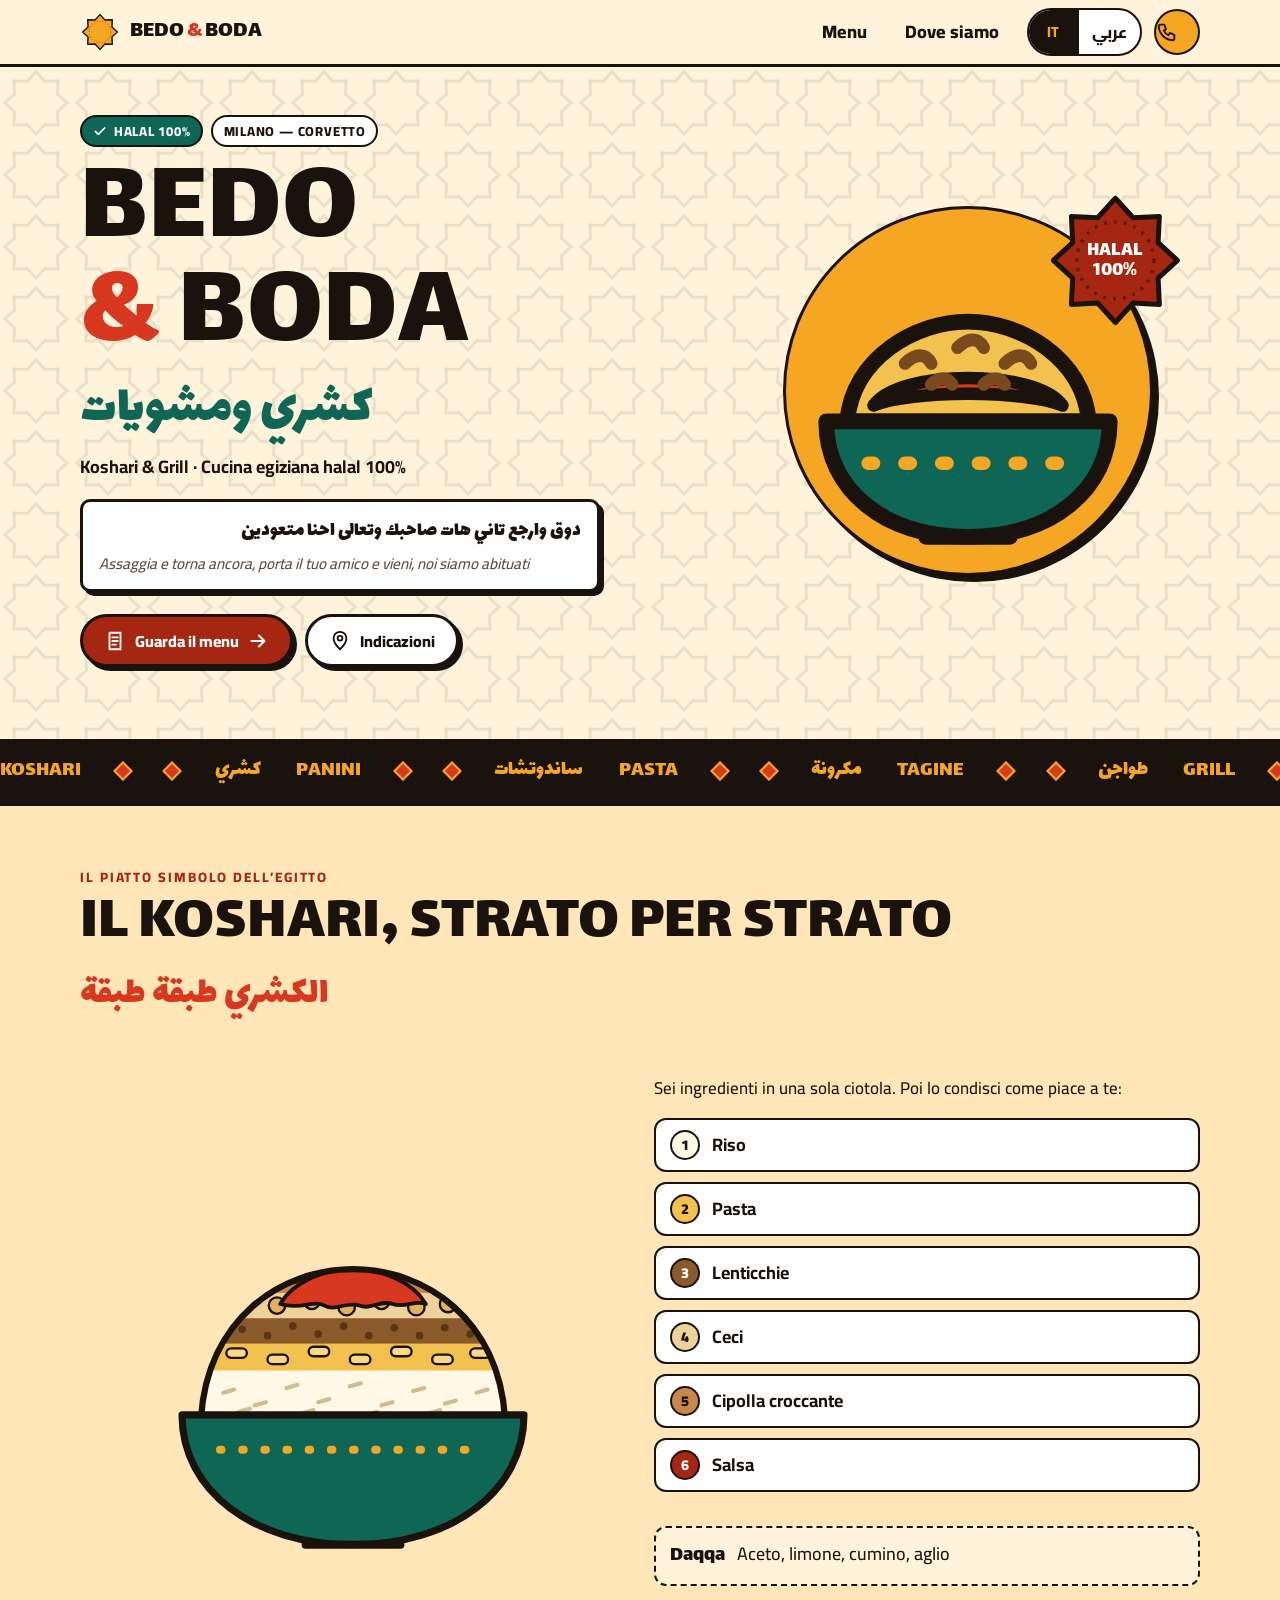
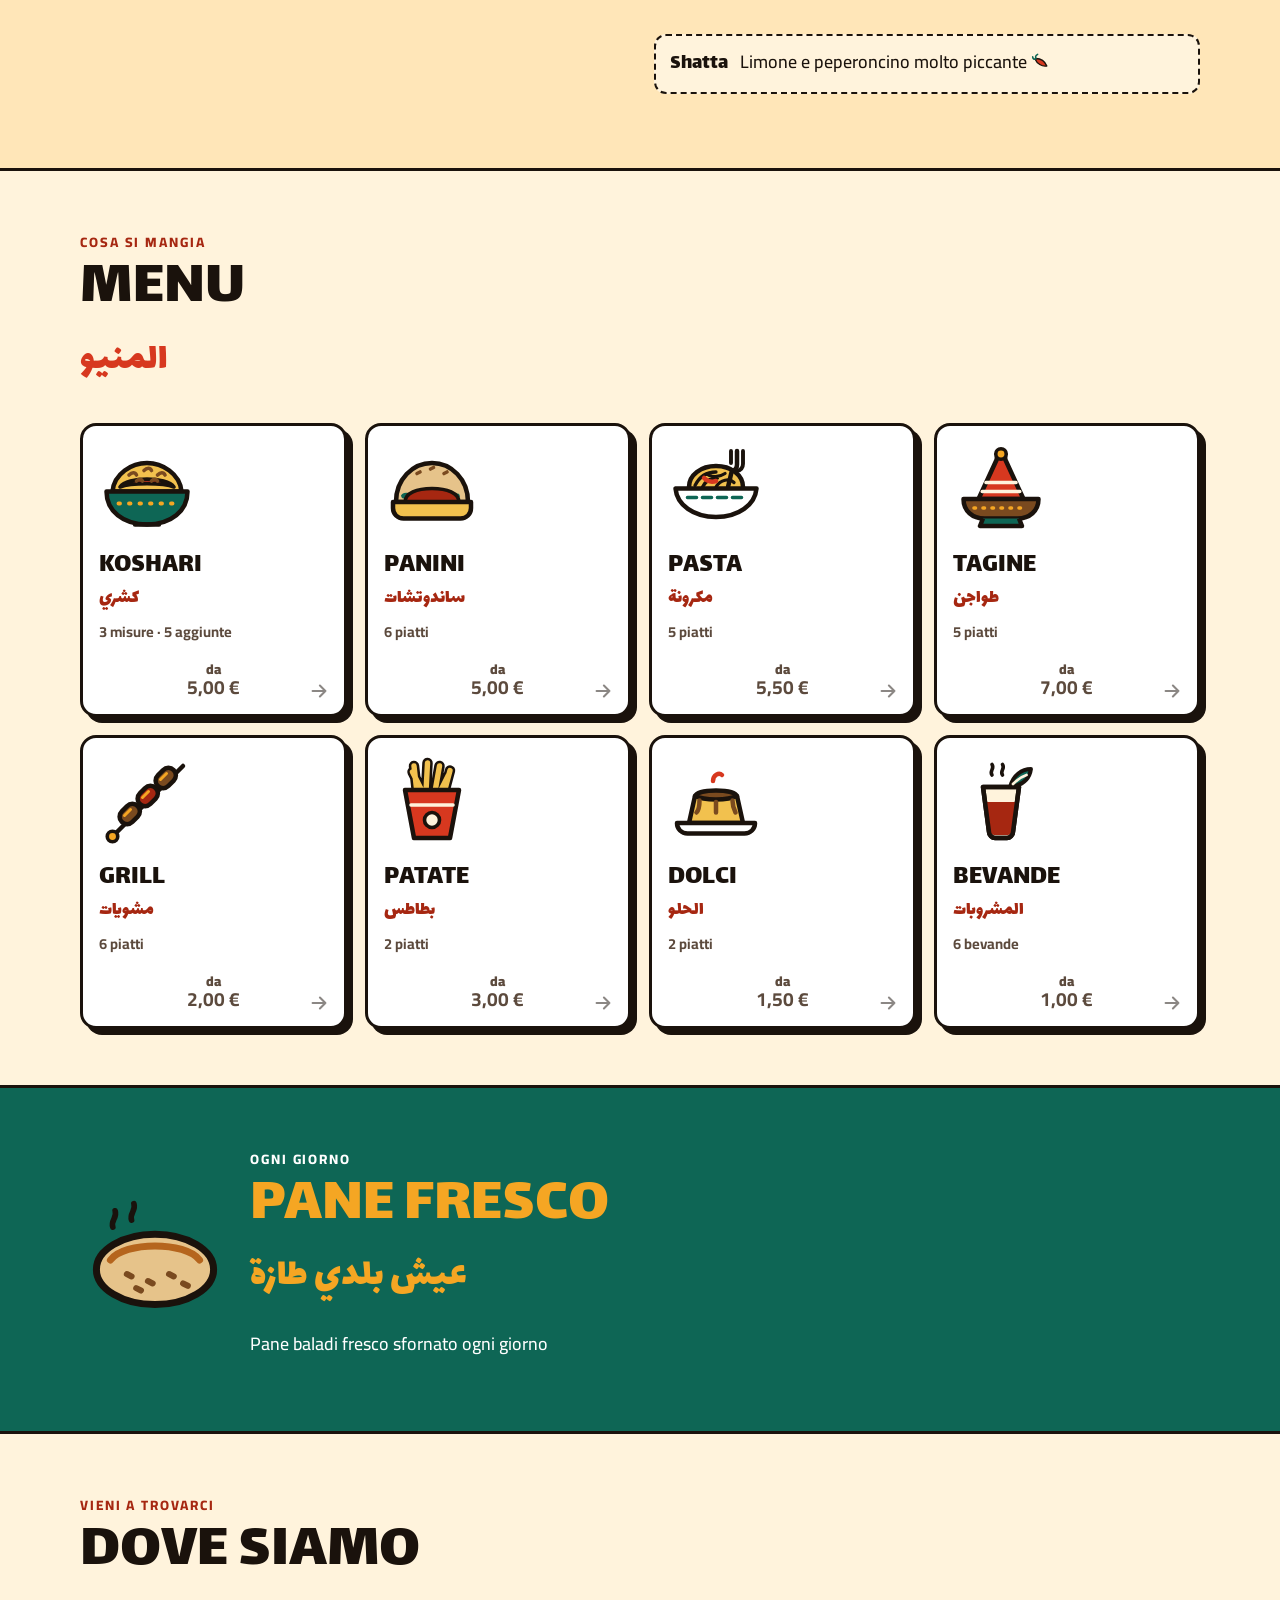
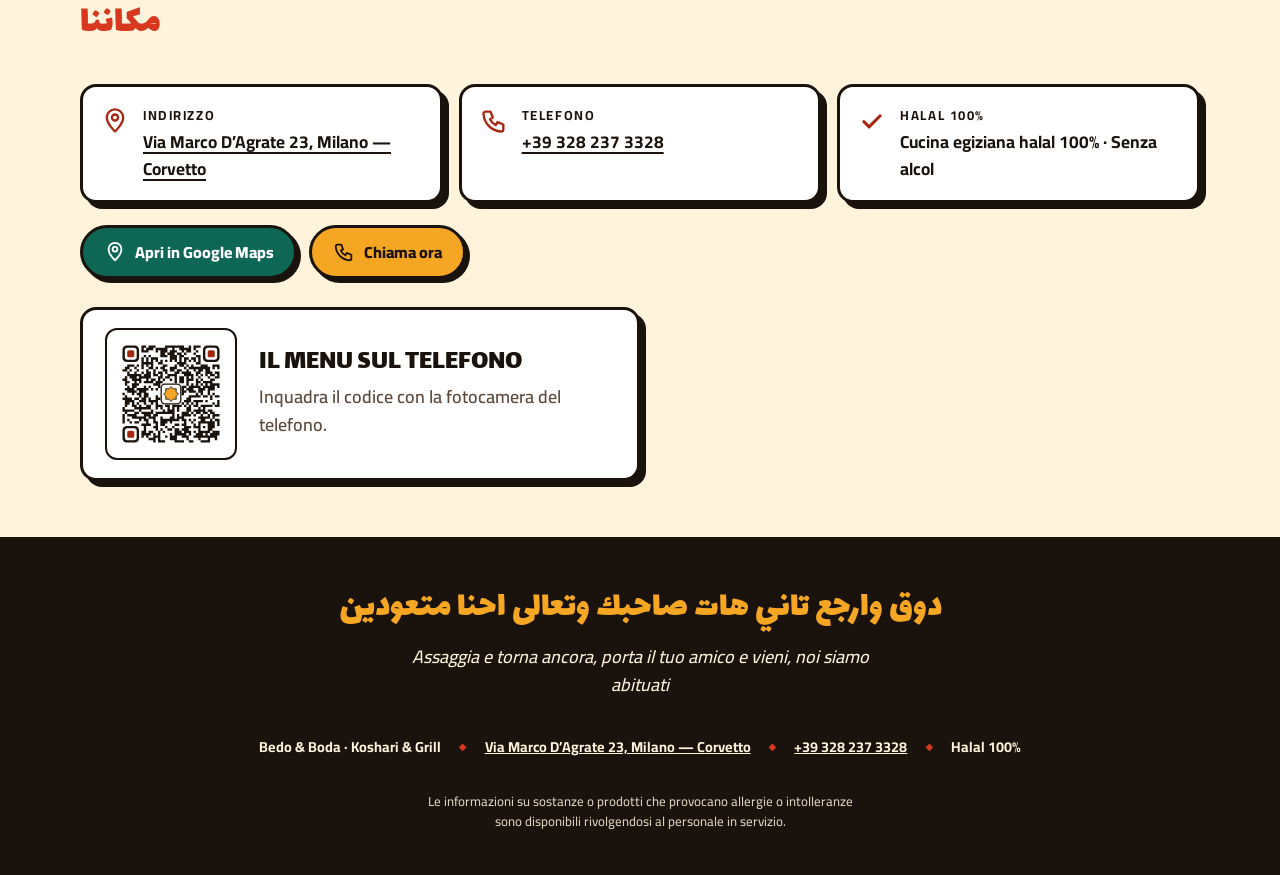
==== index.html @ c7bbe5ae "Sito Bedo & Boda: home e menu digitale IT/AR Co-Authored-By: Claude Opus 5.5 <noreply@anthropic.com>" ====
<!doctype html>
<html lang="it" dir="ltr" data-titolo-it="Bedo &amp; Boda — Koshari &amp; Grill | Milano Corvetto" data-titolo-ar="Bedo &amp; Boda — كشري ومشويات | ميلانو">
<head>
<meta charset="utf-8">
<meta name="viewport" content="width=device-width, initial-scale=1, viewport-fit=cover">
<title>Bedo &amp; Boda — Koshari &amp; Grill | Milano Corvetto</title>
<meta name="description" content="Bedo &amp; Boda: cucina egiziana halal 100% a Milano Corvetto. Koshari, grill, tagine, panini con pane baladi fresco. Via Marco D’Agrate 23, Milano — Corvetto.">
<link rel="canonical" href="https://claudiuszy686.github.io/bedo-boda/">
<meta name="theme-color" content="#FFF3DC">
<meta property="og:type" content="website">
<meta property="og:site_name" content="Bedo &amp; Boda">
<meta property="og:title" content="Bedo &amp; Boda — Koshari &amp; Grill | Milano Corvetto">
<meta property="og:description" content="Bedo &amp; Boda: cucina egiziana halal 100% a Milano Corvetto. Koshari, grill, tagine, panini con pane baladi fresco. Via Marco D’Agrate 23, Milano — Corvetto.">
<meta property="og:url" content="https://claudiuszy686.github.io/bedo-boda/">
<meta property="og:image" content="https://claudiuszy686.github.io/bedo-boda/assets/img/condivisione.png">
<meta property="og:image:width" content="1200">
<meta property="og:image:height" content="630">
<meta property="og:locale" content="it_IT">
<meta property="og:locale:alternate" content="ar_EG">
<meta name="twitter:card" content="summary_large_image">
<link rel="icon" href="assets/img/favicon.svg" type="image/svg+xml">
<link rel="apple-touch-icon" href="assets/img/apple-touch-icon.png">
<link rel="preload" href="assets/font/lalezar-latin-400.woff2" as="font" type="font/woff2" crossorigin>
<link rel="preload" href="assets/font/cairo-latin-400-900.woff2" as="font" type="font/woff2" crossorigin>
<link rel="stylesheet" href="assets/css/font.css">
<link rel="stylesheet" href="assets/css/stile.css">
<script>(function(d){var h=d.documentElement,l=null;try{l=new URLSearchParams(location.search).get('lang')}catch(e){}if(l!=='ar'&&l!=='it'){try{l=localStorage.getItem('bb-lingua')}catch(e){}}if(l!=='ar'&&l!=='it'){l=(navigator.language||'').slice(0,2)==='ar'?'ar':'it'}h.lang=l;h.dir=l==='ar'?'rtl':'ltr';if(!(window.matchMedia&&matchMedia('(prefers-reduced-motion: reduce)').matches)&&'IntersectionObserver' in window){h.classList.add('js-anim');setTimeout(function(){if(!window.__bbOk)h.classList.remove('js-anim')},2500)}})(document);</script>
<script src="assets/js/sito.js" defer></script>
<script type="application/ld+json">{"@context":"https://schema.org","@type":"Restaurant","name":"Bedo & Boda","url":"https://claudiuszy686.github.io/bedo-boda/","image":"https://claudiuszy686.github.io/bedo-boda/assets/img/condivisione.png","telephone":"+39 328 237 3328","servesCuisine":["Egiziana","Egyptian","Halal"],"address":{"@type":"PostalAddress","streetAddress":"Via Marco d’Agrate 23","postalCode":"20139","addressLocality":"Milano","addressCountry":"IT"},"hasMenu":"https://claudiuszy686.github.io/bedo-boda/menu/"}</script>
</head>
<body>
<a class="salta" href="#contenuto"><span data-solo="it">Vai al contenuto</span><span data-solo="ar" lang="ar">انتقل للمحتوى</span></a>
<svg xmlns="http://www.w3.org/2000/svg" style="display:none" aria-hidden="true">
  <symbol id="i-ciotola" viewBox="0 0 64 64">
    <path d="M9 33c1-12 13-19 23-19s22 7 23 19z" fill="#F2C14E" stroke="#1A120C" stroke-width="3" stroke-linejoin="round"/>
    <path d="M14 30c5-7 31-7 36 0-7-3-29-3-36 0z" fill="#D7381F" stroke="#1A120C" stroke-width="2.4" stroke-linejoin="round"/>
    <path d="M20 22c2-2 4-2 5 0M30 19c2-2 4-2 5 0M39 22c2-2 4-2 5 0M25 26c1.5-1.5 3-1.5 4 0M35 26c1.5-1.5 3-1.5 4 0" fill="none" stroke="#7A4A1F" stroke-width="2.4" stroke-linecap="round"/>
    <path d="M5 33h54c0 13-11 22-27 22S5 46 5 33z" fill="#0E6655" stroke="#1A120C" stroke-width="3" stroke-linejoin="round"/>
    <path d="M13 41h38" stroke="#F5A623" stroke-width="2.6" stroke-linecap="round" stroke-dasharray="1 6"/>
    <path d="M24 55h16" stroke="#1A120C" stroke-width="3" stroke-linecap="round"/>
  </symbol>
  <symbol id="i-spiedino" viewBox="0 0 64 64">
    <path d="M8 56L56 8" stroke="#1A120C" stroke-width="3" stroke-linecap="round"/>
    <rect x="13" y="35" width="15" height="10" rx="5" transform="rotate(-45 20.5 40)" fill="#7A4A1F" stroke="#1A120C" stroke-width="3"/>
    <rect x="25" y="23" width="15" height="10" rx="5" transform="rotate(-45 32.5 28)" fill="#A62711" stroke="#1A120C" stroke-width="3"/>
    <rect x="37" y="11" width="15" height="10" rx="5" transform="rotate(-45 44.5 16)" fill="#7A4A1F" stroke="#1A120C" stroke-width="3"/>
    <path d="M17 41l4-4M29 29l4-4M41 17l4-4" stroke="#F5A623" stroke-width="2" stroke-linecap="round"/>
    <circle cx="9" cy="55" r="3.5" fill="#F5A623" stroke="#1A120C" stroke-width="2.4"/>
  </symbol>
  <symbol id="i-tagine" viewBox="0 0 64 64">
    <path d="M32 8c2 0 3 2 3 4l12 26H17l12-26c0-2 1-4 3-4z" fill="#D7381F" stroke="#1A120C" stroke-width="3" stroke-linejoin="round"/>
    <circle cx="32" cy="8" r="3.5" fill="#F5A623" stroke="#1A120C" stroke-width="2.4"/>
    <path d="M22 27h20M19.5 33h25" stroke="#FFF3DC" stroke-width="2.4" stroke-linecap="round"/>
    <path d="M7 38h50c0 8-6 13-14 13H21C13 51 7 46 7 38z" fill="#7A4A1F" stroke="#1A120C" stroke-width="3" stroke-linejoin="round"/>
    <path d="M14 44h36" stroke="#F5A623" stroke-width="2.4" stroke-linecap="round" stroke-dasharray="1 5"/>
    <path d="M20 51l-2 5h28l-2-5" fill="#0E6655" stroke="#1A120C" stroke-width="3" stroke-linejoin="round"/>
  </symbol>
  <symbol id="i-panino" viewBox="0 0 64 64">
    <path d="M8 40c0-15 11-26 24-26s24 11 24 26z" fill="#E6C38A" stroke="#1A120C" stroke-width="3" stroke-linejoin="round"/>
    <path d="M13 36c3-2 6 2 9 0s6 2 9 0 6 2 9 0 6 2 9 0" fill="none" stroke="#0E6655" stroke-width="3.2" stroke-linecap="round"/>
    <path d="M14 40c0-6 8-9 18-9s18 3 18 9" fill="#A62711" stroke="#1A120C" stroke-width="2.4"/>
    <path d="M6 40h52v4c0 4-3 7-7 7H13c-4 0-7-3-7-7z" fill="#F2C14E" stroke="#1A120C" stroke-width="3" stroke-linejoin="round"/>
    <path d="M22 21l2-1M31 18l2-1M40 21l2-1" stroke="#7A4A1F" stroke-width="2.4" stroke-linecap="round"/>
  </symbol>
  <symbol id="i-pasta" viewBox="0 0 64 64">
    <path d="M14 30c0-8 8-14 18-14s18 6 18 14" fill="#F2C14E" stroke="#1A120C" stroke-width="3"/>
    <path d="M18 29c3-6 8-9 14-9M23 30c2-4 6-6 10-6M32 30c3-5 9-6 12-3M27 22c4 2 8 1 11-1" fill="none" stroke="#1A120C" stroke-width="2.2" stroke-linecap="round"/>
    <path d="M24 24c2 2 5 3 8 2" fill="none" stroke="#D7381F" stroke-width="3" stroke-linecap="round"/>
    <path d="M46 6v9c0 2.5-1.6 4-3.5 4.5L40 30" fill="none" stroke="#1A120C" stroke-width="3" stroke-linecap="round" stroke-linejoin="round"/>
    <path d="M42 6v8M50 6v8.5c0 2.6-1.8 4.3-4 5" fill="none" stroke="#1A120C" stroke-width="2.6" stroke-linecap="round"/>
    <path d="M5 31h54c-1 11-12 19-27 19S6 42 5 31z" fill="#FFFFFF" stroke="#1A120C" stroke-width="3" stroke-linejoin="round"/>
    <path d="M13 37h38" stroke="#0E6655" stroke-width="2.4" stroke-linecap="round" stroke-dasharray="6 4"/>
  </symbol>
  <symbol id="i-patate" viewBox="0 0 64 64">
    <path d="M22 26l-2-18M28 25l1-19M34 25l3-17M40 26l4-15M26 26l-7-14M37 26l6-12" stroke="#1A120C" stroke-width="7" stroke-linecap="round"/>
    <path d="M22 26l-2-18M28 25l1-19M34 25l3-17M40 26l4-15M26 26l-7-14M37 26l6-12" stroke="#F2C14E" stroke-width="3.6" stroke-linecap="round"/>
    <path d="M14 24h36l-6 32H20z" fill="#D7381F" stroke="#1A120C" stroke-width="3" stroke-linejoin="round"/>
    <path d="M18 34h28" stroke="#FFF3DC" stroke-width="2.4" stroke-linecap="round"/>
    <circle cx="32" cy="44" r="5" fill="#FFF3DC" stroke="#1A120C" stroke-width="2.4"/>
  </symbol>
  <symbol id="i-dolce" viewBox="0 0 64 64">
    <path d="M14 46l4-18h28l4 18z" fill="#F2C14E" stroke="#1A120C" stroke-width="3" stroke-linejoin="round"/>
    <path d="M18 28c2-5 26-5 28 0-6 3-22 3-28 0z" fill="#7A4A1F" stroke="#1A120C" stroke-width="3" stroke-linejoin="round"/>
    <path d="M21 31c0 5-1 7-2 8M43 31c0 4 1 6 2 8M32 32v7" fill="none" stroke="#7A4A1F" stroke-width="3" stroke-linecap="round"/>
    <path d="M6 46h52c0 4-3 7-7 7H13c-4 0-7-3-7-7z" fill="#FFFFFF" stroke="#1A120C" stroke-width="3" stroke-linejoin="round"/>
    <path d="M30 18c0-4 4-6 6-4" fill="none" stroke="#D7381F" stroke-width="3" stroke-linecap="round"/>
  </symbol>
  <symbol id="i-te" viewBox="0 0 64 64">
    <path d="M20 22h24l-4 30c0 2-2 4-4 4h-8c-2 0-4-2-4-4z" fill="#FFF3DC" stroke="#1A120C" stroke-width="3" stroke-linejoin="round"/>
    <path d="M22 32h20l-2.6 19.5c-.3 1.5-1.6 2.5-3 2.5h-8.8c-1.4 0-2.7-1-3-2.5z" fill="#A62711"/>
    <path d="M20 22h24l-4 30c0 2-2 4-4 4h-8c-2 0-4-2-4-4z" fill="none" stroke="#1A120C" stroke-width="3" stroke-linejoin="round"/>
    <path d="M38 22c2-8 8-12 14-12-1 7-6 11-14 12z" fill="#0E6655" stroke="#1A120C" stroke-width="2.6" stroke-linejoin="round"/>
    <path d="M40 20c3-3 6-5 9-6" stroke="#FFF3DC" stroke-width="1.8" stroke-linecap="round"/>
    <path d="M26 14c-2-3 2-4 0-7M33 14c-2-3 2-4 0-7" fill="none" stroke="#1A120C" stroke-width="2.4" stroke-linecap="round"/>
  </symbol>
  <symbol id="i-pane" viewBox="0 0 64 64">
    <ellipse cx="32" cy="36" rx="25" ry="15" fill="#E6C38A" stroke="#1A120C" stroke-width="3"/>
    <path d="M13 32c6-8 32-8 38 0" fill="none" stroke="#B5651D" stroke-width="3" stroke-linecap="round"/>
    <path d="M20 38l2 1M29 41l2 1M38 38l2 1M44 42l2 1M24 44l2 1" stroke="#7A4A1F" stroke-width="2.6" stroke-linecap="round"/>
    <path d="M14 18c-1-3 2-4 1-7M22 15c-1-3 2-4 1-7" fill="none" stroke="#1A120C" stroke-width="2.4" stroke-linecap="round"/>
  </symbol>
  <symbol id="i-bibita" viewBox="0 0 64 64">
    <path d="M22 18h20l-3 38H25z" fill="#0E6655" stroke="#1A120C" stroke-width="3" stroke-linejoin="round"/>
    <path d="M24 30h16" stroke="#F5A623" stroke-width="4"/>
    <path d="M26 8h12v10H26z" fill="#FFF3DC" stroke="#1A120C" stroke-width="3" stroke-linejoin="round"/>
    <circle cx="31" cy="42" r="2" fill="#FFF3DC"/><circle cx="35" cy="48" r="1.6" fill="#FFF3DC"/>
  </symbol>
  <symbol id="i-stella" viewBox="0 0 100 100">
    <path d="M50 6.5L62.4 20.1 80.8 19.2 79.9 37.6 93.5 50 79.9 62.4 80.8 80.8 62.4 79.9 50 93.5 37.6 79.9 19.2 80.8 20.1 62.4 6.5 50 20.1 37.6 19.2 19.2 37.6 20.1z" fill="currentColor" stroke="#1A120C" stroke-width="3.5" stroke-linejoin="round"/>
    <circle cx="50" cy="50" r="27" fill="none" stroke="#1A120C" stroke-width="2.4" stroke-dasharray="2 5" opacity=".55"/>
  </symbol>
  <symbol id="i-peperoncino" viewBox="0 0 24 24">
    <path d="M6 9c4 0 10 2 13 9-6 1-12-3-14-8z" fill="#D7381F" stroke="#1A120C" stroke-width="1.6" stroke-linejoin="round"/>
    <path d="M6 9c-1-2 0-4 2-5M5 10c-2 0-3-1-3-3" fill="none" stroke="#0E6655" stroke-width="1.8" stroke-linecap="round"/>
  </symbol>
  <symbol id="u-tel" viewBox="0 0 24 24"><path d="M5 4h4l2 5-2.5 1.5a11 11 0 0 0 5 5L15 13l5 2v4a2 2 0 0 1-2 2A16 16 0 0 1 3 6a2 2 0 0 1 2-2" fill="none" stroke="currentColor" stroke-width="2" stroke-linejoin="round"/></symbol>
  <symbol id="u-pin" viewBox="0 0 24 24"><path d="M12 21s-7-6.5-7-12a7 7 0 0 1 14 0c0 5.5-7 12-7 12z" fill="none" stroke="currentColor" stroke-width="2" stroke-linejoin="round"/><circle cx="12" cy="9" r="2.6" fill="none" stroke="currentColor" stroke-width="2"/></symbol>
  <symbol id="u-freccia" viewBox="0 0 24 24"><path d="M5 12h14M13 6l6 6-6 6" fill="none" stroke="currentColor" stroke-width="2.2" stroke-linecap="round" stroke-linejoin="round"/></symbol>
  <symbol id="u-menu" viewBox="0 0 24 24"><path d="M6 3h12v18H6zM9 8h6M9 12h6M9 16h4" fill="none" stroke="currentColor" stroke-width="2" stroke-linejoin="round" stroke-linecap="round"/></symbol>
  <symbol id="u-condividi" viewBox="0 0 24 24"><circle cx="18" cy="5" r="2.5" fill="none" stroke="currentColor" stroke-width="2"/><circle cx="6" cy="12" r="2.5" fill="none" stroke="currentColor" stroke-width="2"/><circle cx="18" cy="19" r="2.5" fill="none" stroke="currentColor" stroke-width="2"/><path d="M8.2 10.8l7.6-4.4M8.2 13.2l7.6 4.4" stroke="currentColor" stroke-width="2"/></symbol>
  <symbol id="u-su" viewBox="0 0 24 24"><path d="M12 19V5M6 11l6-6 6 6" fill="none" stroke="currentColor" stroke-width="2.2" stroke-linecap="round" stroke-linejoin="round"/></symbol>
  <symbol id="u-spunta" viewBox="0 0 24 24"><path d="M5 12.5l4.5 4.5L19 7.5" fill="none" stroke="currentColor" stroke-width="2.6" stroke-linecap="round" stroke-linejoin="round"/></symbol>
  <symbol id="u-piu" viewBox="0 0 24 24"><path d="M12 5v14M5 12h14" fill="none" stroke="currentColor" stroke-width="2.6" stroke-linecap="round"/></symbol>
</svg>

<header class="testata">
  <div class="contenitore testata__riga">
    <a class="marchio" href="index.html" aria-label="Bedo &amp; Boda">
      <svg class="marchio__stella" aria-hidden="true" focusable="false"><use href="#i-stella"/></svg>
      <span class="marchio__nome" lang="it">Bedo <b>&amp;</b> Boda</span>
    </a>
    <nav class="testata__nav" aria-label="Menu principale"><a href="menu/index.html"><span data-solo="it">Menu</span><span data-solo="ar" lang="ar">المنيو</span></a><a href="#dove"><span data-solo="it">Dove siamo</span><span data-solo="ar" lang="ar">مكاننا</span></a></nav>
    <div class="lingue" role="group" aria-label="Lingua / اللغة">
      <button type="button" data-lingua="it" aria-pressed="true" lang="it">IT</button>
      <button type="button" data-lingua="ar" aria-pressed="false" lang="ar">عربي</button>
    </div>
    <a class="testata__tel" href="tel:+393282373328" aria-label="Chiama +39 328 237 3328"><svg aria-hidden="true" focusable="false"><use href="#u-tel"/></svg></a>
  </div>
</header>
<main id="contenuto">
  <section class="hero" aria-labelledby="titolo-hero">
    <div class="contenitore hero__griglia">
      <div>
        <div class="hero__kicker">
          <span class="etichetta etichetta--verde"><svg aria-hidden="true" focusable="false"><use href="#u-spunta"/></svg><span data-solo="it">Halal 100%</span><span data-solo="ar" lang="ar">حلال ١٠٠٪</span></span>
          <span class="etichetta" lang="it">Milano — Corvetto</span>
        </div>
        <h1 class="hero__titolo" id="titolo-hero" lang="it"><span class="nascosto-visivo">Bedo &amp; Boda</span><span aria-hidden="true"><span class="riga"><span class="lettera" style="--i:0">B</span><span class="lettera" style="--i:1">E</span><span class="lettera" style="--i:2">D</span><span class="lettera" style="--i:3">O</span></span><span class="riga"><span class="lettera e" style="--i:4">&amp;</span> <span class="lettera" style="--i:6">B</span><span class="lettera" style="--i:7">O</span><span class="lettera" style="--i:8">D</span><span class="lettera" style="--i:9">A</span></span></span></h1>
        <p class="hero__ar" lang="ar">كشري ومشويات</p>
        <p class="hero__sotto"><span data-solo="it">Koshari &amp; Grill · Cucina egiziana halal 100%</span><span data-solo="ar" lang="ar">أكل مصري حلال ١٠٠٪</span></p>
        <div class="slogan">
          <p class="slogan__ar" lang="ar">دوق وارجع تاني هات صاحبك وتعالى احنا متعودين</p>
          <p class="slogan__it" lang="it">Assaggia e torna ancora, porta il tuo amico e vieni, noi siamo abituati</p>
        </div>
        <div class="hero__azioni">
          <a class="bottone bottone--rosso" href="menu/index.html"><svg aria-hidden="true" focusable="false"><use href="#u-menu"/></svg><span data-solo="it">Guarda il menu</span><span data-solo="ar" lang="ar">شوف المنيو</span><svg class="u-freccia" aria-hidden="true" focusable="false"><use href="#u-freccia"/></svg></a>
          <a class="bottone bottone--chiaro" href="https://www.google.com/maps/search/?api=1&query=Via%20Marco%20d'Agrate%2023%2C%2020139%20Milano" target="_blank" rel="noopener"><svg aria-hidden="true" focusable="false"><use href="#u-pin"/></svg><span data-solo="it">Indicazioni</span><span data-solo="ar" lang="ar">الخريطة</span></a>
        </div>
      </div>
      <div class="hero__piatto" aria-hidden="true">
        <div class="disco"></div>
        <svg class="vapore" viewBox="0 0 120 80"><path d="M34 76c-9-11 9-19 0-31s9-20 0-32"/><path d="M60 76c-9-11 9-19 0-31s9-20 0-32"/><path d="M86 76c-9-11 9-19 0-31s9-20 0-32"/></svg>
        <svg class="ciotola" viewBox="0 0 64 64"><use href="#i-ciotola"/></svg>
        <div class="timbro"><svg viewBox="0 0 100 100"><use href="#i-stella"/></svg><span><span data-solo="it">Halal<br>100%</span><span data-solo="ar" lang="ar">حلال<br>١٠٠٪</span></span></div>
      </div>
    </div>
  </section>

  <div class="nastro" aria-hidden="true"><div class="nastro__pista"><span lang="it">Koshari</span><span lang="ar" dir="rtl">كشري</span><span lang="it">Panini</span><span lang="ar" dir="rtl">ساندوتشات</span><span lang="it">Pasta</span><span lang="ar" dir="rtl">مكرونة</span><span lang="it">Tagine</span><span lang="ar" dir="rtl">طواجن</span><span lang="it">Grill</span><span lang="ar" dir="rtl">مشويات</span><span lang="it">Patate</span><span lang="ar" dir="rtl">بطاطس</span><span lang="it">Dolci</span><span lang="ar" dir="rtl">الحلو</span><span lang="it">Bevande</span><span lang="ar" dir="rtl">المشروبات</span><span lang="it">Halal 100%</span><span lang="ar" dir="rtl">عيش بلدي طازة</span><span lang="it">Koshari</span><span lang="ar" dir="rtl">كشري</span><span lang="it">Panini</span><span lang="ar" dir="rtl">ساندوتشات</span><span lang="it">Pasta</span><span lang="ar" dir="rtl">مكرونة</span><span lang="it">Tagine</span><span lang="ar" dir="rtl">طواجن</span><span lang="it">Grill</span><span lang="ar" dir="rtl">مشويات</span><span lang="it">Patate</span><span lang="ar" dir="rtl">بطاطس</span><span lang="it">Dolci</span><span lang="ar" dir="rtl">الحلو</span><span lang="it">Bevande</span><span lang="ar" dir="rtl">المشروبات</span><span lang="it">Halal 100%</span><span lang="ar" dir="rtl">عيش بلدي طازة</span></div></div>

  <section class="blocco blocco--crema" id="koshari" aria-labelledby="t-strati">
    <div class="contenitore">
      <p class="sopratitolo"><span data-solo="it">Il piatto simbolo dell’Egitto</span><span data-solo="ar" lang="ar">أشهر أكلة مصرية</span></p>
      <h2 class="titolo" id="t-strati"><span data-solo="it">Il koshari, strato per strato</span><span data-solo="ar" lang="ar">الكشري طبقة طبقة</span><span class="sub"><span data-solo="it" lang="ar">الكشري طبقة طبقة</span><span data-solo="ar" lang="it">Il koshari, strato per strato</span></span></h2>
      <div class="strati">
        <div class="strati__piatto"><svg viewBox="0 0 240 222" aria-hidden="true" focusable="false">
  <defs><clipPath id="cupola-home"><path d="M24 132C28 70 74 38 120 38s92 32 96 94z"/></clipPath></defs>
  <path d="M24 132C28 70 74 38 120 38s92 32 96 94z" fill="#FFF3DC"/>
  <g clip-path="url(#cupola-home)">
    <g class="strato" style="--i:0"><rect x="16" y="100" width="208" height="36" fill="#FFF8E7"/><path d="M38 116l7-2M58 124l7-2M78 113l7-2M98 122l7-2M118 112l7-2M138 124l7-2M158 115l7-2M178 123l7-2M198 116l7-2M48 128l7-2M88 129l7-2M128 130l7-2M168 129l7-2" stroke="#D2BC8E" stroke-width="2.6" stroke-linecap="round"/></g>
    <g class="strato" style="--i:1"><rect x="16" y="84" width="208" height="18" fill="#F2C14E"/><g fill="#F8DA85" stroke="#1A120C" stroke-width="1.5"><rect x="40" y="88" width="13" height="6" rx="3"/><rect x="66" y="92" width="13" height="6" rx="3"/><rect x="92" y="87" width="13" height="6" rx="3"/><rect x="118" y="92" width="13" height="6" rx="3"/><rect x="144" y="87" width="13" height="6" rx="3"/><rect x="170" y="92" width="13" height="6" rx="3"/><rect x="194" y="88" width="13" height="6" rx="3"/></g></g>
    <g class="strato" style="--i:2"><rect x="16" y="68" width="208" height="17" fill="#8B5A2B"/><g fill="#5A3415"><circle cx="50" cy="76" r="2.4"/><circle cx="66" cy="80" r="2.4"/><circle cx="82" cy="74" r="2.4"/><circle cx="98" cy="79" r="2.4"/><circle cx="114" cy="74" r="2.4"/><circle cx="130" cy="80" r="2.4"/><circle cx="146" cy="75" r="2.4"/><circle cx="162" cy="80" r="2.4"/><circle cx="178" cy="75" r="2.4"/><circle cx="194" cy="79" r="2.4"/></g></g>
    <g class="strato" style="--i:3"><rect x="16" y="52" width="208" height="17" fill="#EED29B"/><g fill="#E3B15A" stroke="#1A120C" stroke-width="1.5"><circle cx="72" cy="61" r="5.2"/><circle cx="94" cy="58" r="5.2"/><circle cx="116" cy="62" r="5.2"/><circle cx="138" cy="58" r="5.2"/><circle cx="160" cy="62" r="5.2"/><circle cx="180" cy="60" r="5.2"/></g></g>
    <g class="strato" style="--i:4"><rect x="16" y="34" width="208" height="19" fill="#C9874A"/><path d="M84 46c3-4 7-4 9 0M104 42c3-4 7-4 9 0M124 46c3-4 7-4 9 0M144 42c3-4 7-4 9 0M96 50c2-3 5-3 7 0M136 50c2-3 5-3 7 0" fill="none" stroke="#6A3C14" stroke-width="3" stroke-linecap="round"/></g>
    <g class="strato" style="--i:5"><path d="M74 60c8-14 28-22 46-22s38 8 46 22c-7-3-13 3-21 0s-13 4-21 1-15 4-22 0-14 3-28-1z" fill="#D7381F" stroke="#1A120C" stroke-width="2.4" stroke-linejoin="round"/></g>
  </g>
  <path d="M24 132C28 70 74 38 120 38s92 32 96 94z" fill="none" stroke="#1A120C" stroke-width="4" stroke-linejoin="round"/>
  <path d="M12 130h216c0 48-45 82-108 82S12 178 12 130z" fill="#0E6655" stroke="#1A120C" stroke-width="4.5" stroke-linejoin="round"/>
  <path d="M36 152h168" stroke="#F5A623" stroke-width="5" stroke-linecap="round" stroke-dasharray="1 13"/>
  <path d="M90 212h60" stroke="#1A120C" stroke-width="5" stroke-linecap="round"/>
</svg></div>
        <div>
          <p class="paragrafo"><span data-solo="it">Sei ingredienti in una sola ciotola. Poi lo condisci come piace a te:</span><span data-solo="ar" lang="ar">ست مكونات في طبق واحد، وبعدين تتبّله على مزاجك:</span></p>
          <ol class="strati__lista">
            <li style="--i:0;--c:#FFF8E7;--t:#1A120C"><span data-solo="it">Riso</span><span data-solo="ar" lang="ar">رز</span></li>
            <li style="--i:1;--c:#F2C14E;--t:#1A120C"><span data-solo="it">Pasta</span><span data-solo="ar" lang="ar">مكرونة</span></li>
            <li style="--i:2;--c:#8B5A2B;--t:#FFFFFF"><span data-solo="it">Lenticchie</span><span data-solo="ar" lang="ar">عدس</span></li>
            <li style="--i:3;--c:#EED29B;--t:#1A120C"><span data-solo="it">Ceci</span><span data-solo="ar" lang="ar">حمص</span></li>
            <li style="--i:4;--c:#C9874A;--t:#1A120C"><span data-solo="it">Cipolla croccante</span><span data-solo="ar" lang="ar">بصل محمر</span></li>
            <li style="--i:5;--c:#A62711;--t:#FFFFFF"><span data-solo="it">Salsa</span><span data-solo="ar" lang="ar">صلصة</span></li>
          </ol>
          <div class="condimenti">
            <p class="condimento"><b><span data-solo="it">Daqqa</span><span data-solo="ar" lang="ar">الدقة</span></b> <span data-solo="it">Aceto, limone, cumino, aglio</span><span data-solo="ar" lang="ar">خل وليمون وكمون وثوم</span></p>
            <p class="condimento"><b><span data-solo="it">Shatta</span><span data-solo="ar" lang="ar">الشطة</span></b> <span data-solo="it">Limone e peperoncino molto piccante</span><span data-solo="ar" lang="ar">ليمون وشطة حارة جداً</span> <svg aria-hidden="true" focusable="false"><use href="#i-peperoncino"/></svg></p>
          </div>
        </div>
      </div>
    </div>
  </section>

  <section class="blocco" aria-labelledby="t-cat">
    <div class="contenitore">
      <p class="sopratitolo"><span data-solo="it">Cosa si mangia</span><span data-solo="ar" lang="ar">هتاكل إيه</span></p>
      <h2 class="titolo" id="t-cat"><span data-solo="it">Menu</span><span data-solo="ar" lang="ar">المنيو</span><span class="sub"><span data-solo="it" lang="ar">المنيو</span><span data-solo="ar" lang="it">Menu</span></span></h2>
      <div class="mattonelle">
      <a class="mattonella rivela" style="--i:0" href="menu/index.html#koshari">
        <svg class="icona" aria-hidden="true" focusable="false"><use href="#i-ciotola"/></svg>
        <div><h3><span data-solo="it">Koshari</span><span data-solo="ar" lang="ar">كشري</span><span class="sub"><span data-solo="it" lang="ar">كشري</span><span data-solo="ar" lang="it">Koshari</span></span></h3><p class="conta"><span data-solo="it">3 misure · 5 aggiunte</span><span data-solo="ar" lang="ar">3 أحجام · 5 إضافات</span></p></div>
        <p class="da"><span data-solo="it">da</span><span data-solo="ar" lang="ar">من</span><b>5,00 €</b></p>
        <svg class="freccia" aria-hidden="true" focusable="false"><use href="#u-freccia"/></svg>
      </a>
      <a class="mattonella rivela" style="--i:1" href="menu/index.html#panini">
        <svg class="icona" aria-hidden="true" focusable="false"><use href="#i-panino"/></svg>
        <div><h3><span data-solo="it">Panini</span><span data-solo="ar" lang="ar">ساندوتشات</span><span class="sub"><span data-solo="it" lang="ar">ساندوتشات</span><span data-solo="ar" lang="it">Panini</span></span></h3><p class="conta"><span data-solo="it">6 piatti</span><span data-solo="ar" lang="ar">6 أصناف</span></p></div>
        <p class="da"><span data-solo="it">da</span><span data-solo="ar" lang="ar">من</span><b>5,00 €</b></p>
        <svg class="freccia" aria-hidden="true" focusable="false"><use href="#u-freccia"/></svg>
      </a>
      <a class="mattonella rivela" style="--i:2" href="menu/index.html#pasta">
        <svg class="icona" aria-hidden="true" focusable="false"><use href="#i-pasta"/></svg>
        <div><h3><span data-solo="it">Pasta</span><span data-solo="ar" lang="ar">مكرونة</span><span class="sub"><span data-solo="it" lang="ar">مكرونة</span><span data-solo="ar" lang="it">Pasta</span></span></h3><p class="conta"><span data-solo="it">5 piatti</span><span data-solo="ar" lang="ar">5 أصناف</span></p></div>
        <p class="da"><span data-solo="it">da</span><span data-solo="ar" lang="ar">من</span><b>5,50 €</b></p>
        <svg class="freccia" aria-hidden="true" focusable="false"><use href="#u-freccia"/></svg>
      </a>
      <a class="mattonella rivela" style="--i:3" href="menu/index.html#tagine">
        <svg class="icona" aria-hidden="true" focusable="false"><use href="#i-tagine"/></svg>
        <div><h3><span data-solo="it">Tagine</span><span data-solo="ar" lang="ar">طواجن</span><span class="sub"><span data-solo="it" lang="ar">طواجن</span><span data-solo="ar" lang="it">Tagine</span></span></h3><p class="conta"><span data-solo="it">5 piatti</span><span data-solo="ar" lang="ar">5 أصناف</span></p></div>
        <p class="da"><span data-solo="it">da</span><span data-solo="ar" lang="ar">من</span><b>7,00 €</b></p>
        <svg class="freccia" aria-hidden="true" focusable="false"><use href="#u-freccia"/></svg>
      </a>
      <a class="mattonella rivela" style="--i:0" href="menu/index.html#grill">
        <svg class="icona" aria-hidden="true" focusable="false"><use href="#i-spiedino"/></svg>
        <div><h3><span data-solo="it">Grill</span><span data-solo="ar" lang="ar">مشويات</span><span class="sub"><span data-solo="it" lang="ar">مشويات</span><span data-solo="ar" lang="it">Grill</span></span></h3><p class="conta"><span data-solo="it">6 piatti</span><span data-solo="ar" lang="ar">6 أصناف</span></p></div>
        <p class="da"><span data-solo="it">da</span><span data-solo="ar" lang="ar">من</span><b>2,00 €</b></p>
        <svg class="freccia" aria-hidden="true" focusable="false"><use href="#u-freccia"/></svg>
      </a>
      <a class="mattonella rivela" style="--i:1" href="menu/index.html#patate">
        <svg class="icona" aria-hidden="true" focusable="false"><use href="#i-patate"/></svg>
        <div><h3><span data-solo="it">Patate</span><span data-solo="ar" lang="ar">بطاطس</span><span class="sub"><span data-solo="it" lang="ar">بطاطس</span><span data-solo="ar" lang="it">Patate</span></span></h3><p class="conta"><span data-solo="it">2 piatti</span><span data-solo="ar" lang="ar">صنفين</span></p></div>
        <p class="da"><span data-solo="it">da</span><span data-solo="ar" lang="ar">من</span><b>3,00 €</b></p>
        <svg class="freccia" aria-hidden="true" focusable="false"><use href="#u-freccia"/></svg>
      </a>
      <a class="mattonella rivela" style="--i:2" href="menu/index.html#dolci">
        <svg class="icona" aria-hidden="true" focusable="false"><use href="#i-dolce"/></svg>
        <div><h3><span data-solo="it">Dolci</span><span data-solo="ar" lang="ar">الحلو</span><span class="sub"><span data-solo="it" lang="ar">الحلو</span><span data-solo="ar" lang="it">Dolci</span></span></h3><p class="conta"><span data-solo="it">2 piatti</span><span data-solo="ar" lang="ar">صنفين</span></p></div>
        <p class="da"><span data-solo="it">da</span><span data-solo="ar" lang="ar">من</span><b>1,50 €</b></p>
        <svg class="freccia" aria-hidden="true" focusable="false"><use href="#u-freccia"/></svg>
      </a>
      <a class="mattonella rivela" style="--i:3" href="menu/index.html#bevande">
        <svg class="icona" aria-hidden="true" focusable="false"><use href="#i-te"/></svg>
        <div><h3><span data-solo="it">Bevande</span><span data-solo="ar" lang="ar">المشروبات</span><span class="sub"><span data-solo="it" lang="ar">المشروبات</span><span data-solo="ar" lang="it">Bevande</span></span></h3><p class="conta"><span data-solo="it">6 bevande</span><span data-solo="ar" lang="ar">6 مشروبات</span></p></div>
        <p class="da"><span data-solo="it">da</span><span data-solo="ar" lang="ar">من</span><b>1,00 €</b></p>
        <svg class="freccia" aria-hidden="true" focusable="false"><use href="#u-freccia"/></svg>
      </a>
      </div>
    </div>
  </section>

  <section class="blocco blocco--verde" aria-labelledby="t-pane">
    <div class="contenitore pane rivela">
      <svg aria-hidden="true" focusable="false"><use href="#i-pane"/></svg>
      <div>
        <p class="sopratitolo"><span data-solo="it">Ogni giorno</span><span data-solo="ar" lang="ar">كل يوم</span></p>
        <h2 class="titolo" id="t-pane"><span data-solo="it">Pane fresco</span><span data-solo="ar" lang="ar">عيش بلدي طازة</span><span class="sub"><span data-solo="it" lang="ar">عيش بلدي طازة</span><span data-solo="ar" lang="it">Pane fresco</span></span></h2>
        <p class="paragrafo"><span data-solo="it">Pane baladi fresco sfornato ogni giorno</span><span data-solo="ar" lang="ar">عيش بلدي طازة مخبوز يومياً في الفرن</span></p>
      </div>
    </div>
  </section>

  <section class="blocco" id="dove" aria-labelledby="t-dove">
    <div class="contenitore">
      <p class="sopratitolo"><span data-solo="it">Vieni a trovarci</span><span data-solo="ar" lang="ar">تعالى زورنا</span></p>
      <h2 class="titolo" id="t-dove"><span data-solo="it">Dove siamo</span><span data-solo="ar" lang="ar">مكاننا</span><span class="sub"><span data-solo="it" lang="ar">مكاننا</span><span data-solo="ar" lang="it">Dove siamo</span></span></h2>
      <div class="info">
        <div class="scheda info__voce rivela" style="--i:0"><svg aria-hidden="true" focusable="false"><use href="#u-pin"/></svg><div><h3><span data-solo="it">Indirizzo</span><span data-solo="ar" lang="ar">العنوان</span></h3><p><a href="https://www.google.com/maps/search/?api=1&query=Via%20Marco%20d'Agrate%2023%2C%2020139%20Milano" target="_blank" rel="noopener">Via Marco D’Agrate 23, Milano — Corvetto</a></p></div></div>
        <div class="scheda info__voce rivela" style="--i:1"><svg aria-hidden="true" focusable="false"><use href="#u-tel"/></svg><div><h3><span data-solo="it">Telefono</span><span data-solo="ar" lang="ar">التليفون</span></h3><p><a href="tel:+393282373328"><bdi dir="ltr">+39 328 237 3328</bdi></a></p></div></div>
        <div class="scheda info__voce rivela" style="--i:2"><svg aria-hidden="true" focusable="false"><use href="#u-spunta"/></svg><div><h3><span data-solo="it">Halal 100%</span><span data-solo="ar" lang="ar">حلال ١٠٠٪</span></h3><p><span data-solo="it">Cucina egiziana halal 100% · Senza alcol</span><span data-solo="ar" lang="ar">أكل مصري حلال ١٠٠٪ · بدون كحول</span></p></div></div>
      </div>
      <div class="dove__azioni">
        <a class="bottone bottone--verde" href="https://www.google.com/maps/search/?api=1&query=Via%20Marco%20d'Agrate%2023%2C%2020139%20Milano" target="_blank" rel="noopener"><svg aria-hidden="true" focusable="false"><use href="#u-pin"/></svg><span data-solo="it">Apri in Google Maps</span><span data-solo="ar" lang="ar">افتح في خرائط جوجل</span></a>
        <a class="bottone" href="tel:+393282373328"><svg aria-hidden="true" focusable="false"><use href="#u-tel"/></svg><span data-solo="it">Chiama ora</span><span data-solo="ar" lang="ar">اتصل دلوقتي</span></a>
      </div>
      <div class="qr-telefono scheda rivela">
        <div class="qr-telefono__codice"><svg xmlns="http://www.w3.org/2000/svg" viewBox="0 0 49 49" role="img" aria-label="QR: https://claudiuszy686.github.io/bedo-boda/menu/"><rect width="49" height="49" fill="#FFFFFF"/><path d="M12 4h2v1h-2zM15 4h3v1h-3zM22 4h8v1h-8zM32 4h1v1h-1zM34 4h3v1h-3zM12 5h1v1h-1zM14 5h3v1h-3zM18 5h5v1h-5zM25 5h1v1h-1zM28 5h5v1h-5zM34 5h1v1h-1zM12 6h3v1h-3zM18 6h1v1h-1zM20 6h3v1h-3zM24 6h3v1h-3zM29 6h1v1h-1zM31 6h2v1h-2zM35 6h1v1h-1zM20 7h2v1h-2zM23 7h3v1h-3zM27 7h2v1h-2zM30 7h1v1h-1zM34 7h1v1h-1zM13 8h1v1h-1zM15 8h1v1h-1zM20 8h3v1h-3zM24 8h3v1h-3zM28 8h2v1h-2zM35 8h2v1h-2zM12 9h1v1h-1zM14 9h1v1h-1zM16 9h3v1h-3zM24 9h3v1h-3zM28 9h1v1h-1zM30 9h2v1h-2zM33 9h2v1h-2zM36 9h1v1h-1zM12 10h1v1h-1zM14 10h1v1h-1zM16 10h1v1h-1zM18 10h1v1h-1zM20 10h1v1h-1zM22 10h1v1h-1zM24 10h1v1h-1zM26 10h1v1h-1zM28 10h1v1h-1zM30 10h1v1h-1zM32 10h1v1h-1zM34 10h1v1h-1zM36 10h1v1h-1zM12 11h5v1h-5zM19 11h2v1h-2zM27 11h4v1h-4zM35 11h2v1h-2zM6 12h3v1h-3zM10 12h1v1h-1zM12 12h1v1h-1zM14 12h1v1h-1zM16 12h1v1h-1zM21 12h2v1h-2zM26 12h1v1h-1zM28 12h2v1h-2zM31 12h1v1h-1zM33 12h1v1h-1zM37 12h3v1h-3zM42 12h3v1h-3zM5 13h2v1h-2zM9 13h1v1h-1zM12 13h1v1h-1zM15 13h2v1h-2zM18 13h1v1h-1zM20 13h2v1h-2zM24 13h3v1h-3zM30 13h1v1h-1zM32 13h9v1h-9zM42 13h1v1h-1zM44 13h1v1h-1zM4 14h2v1h-2zM7 14h1v1h-1zM10 14h1v1h-1zM14 14h1v1h-1zM17 14h1v1h-1zM21 14h2v1h-2zM24 14h2v1h-2zM27 14h2v1h-2zM31 14h1v1h-1zM34 14h1v1h-1zM36 14h2v1h-2zM39 14h2v1h-2zM6 15h1v1h-1zM9 15h1v1h-1zM12 15h1v1h-1zM14 15h2v1h-2zM17 15h1v1h-1zM19 15h2v1h-2zM22 15h1v1h-1zM26 15h2v1h-2zM29 15h4v1h-4zM35 15h2v1h-2zM39 15h3v1h-3zM43 15h2v1h-2zM6 16h6v1h-6zM13 16h3v1h-3zM17 16h2v1h-2zM20 16h1v1h-1zM23 16h4v1h-4zM30 16h4v1h-4zM35 16h1v1h-1zM37 16h1v1h-1zM39 16h1v1h-1zM41 16h2v1h-2zM44 16h1v1h-1zM5 17h1v1h-1zM7 17h3v1h-3zM11 17h5v1h-5zM19 17h2v1h-2zM22 17h2v1h-2zM26 17h1v1h-1zM28 17h2v1h-2zM31 17h1v1h-1zM33 17h1v1h-1zM36 17h1v1h-1zM40 17h1v1h-1zM43 17h2v1h-2zM4 18h2v1h-2zM8 18h4v1h-4zM14 18h1v1h-1zM16 18h2v1h-2zM19 18h1v1h-1zM21 18h1v1h-1zM24 18h1v1h-1zM26 18h1v1h-1zM28 18h2v1h-2zM31 18h3v1h-3zM35 18h1v1h-1zM37 18h1v1h-1zM41 18h2v1h-2zM5 19h2v1h-2zM9 19h1v1h-1zM11 19h1v1h-1zM13 19h4v1h-4zM18 19h3v1h-3zM26 19h1v1h-1zM28 19h2v1h-2zM31 19h1v1h-1zM35 19h2v1h-2zM38 19h4v1h-4zM5 20h1v1h-1zM8 20h3v1h-3zM17 20h3v1h-3zM31 20h1v1h-1zM33 20h1v1h-1zM35 20h1v1h-1zM37 20h1v1h-1zM39 20h1v1h-1zM41 20h4v1h-4zM6 21h1v1h-1zM8 21h2v1h-2zM13 21h1v1h-1zM15 21h1v1h-1zM19 21h1v1h-1zM29 21h2v1h-2zM32 21h5v1h-5zM38 21h5v1h-5zM44 21h1v1h-1zM5 22h4v1h-4zM10 22h5v1h-5zM16 22h1v1h-1zM18 22h1v1h-1zM29 22h1v1h-1zM31 22h3v1h-3zM36 22h3v1h-3zM40 22h3v1h-3zM6 23h4v1h-4zM11 23h3v1h-3zM29 23h2v1h-2zM32 23h3v1h-3zM36 23h2v1h-2zM40 23h1v1h-1zM4 24h1v1h-1zM8 24h1v1h-1zM10 24h2v1h-2zM13 24h2v1h-2zM29 24h1v1h-1zM35 24h1v1h-1zM37 24h1v1h-1zM40 24h1v1h-1zM42 24h1v1h-1zM5 25h1v1h-1zM11 25h1v1h-1zM13 25h2v1h-2zM18 25h1v1h-1zM32 25h5v1h-5zM38 25h2v1h-2zM41 25h1v1h-1zM43 25h2v1h-2zM4 26h4v1h-4zM9 26h2v1h-2zM12 26h2v1h-2zM15 26h1v1h-1zM18 26h2v1h-2zM31 26h2v1h-2zM41 26h1v1h-1zM5 27h4v1h-4zM11 27h3v1h-3zM15 27h4v1h-4zM30 27h3v1h-3zM34 27h4v1h-4zM39 27h1v1h-1zM44 27h1v1h-1zM5 28h2v1h-2zM8 28h1v1h-1zM10 28h1v1h-1zM13 28h1v1h-1zM16 28h1v1h-1zM18 28h1v1h-1zM29 28h1v1h-1zM31 28h1v1h-1zM33 28h1v1h-1zM35 28h1v1h-1zM42 28h1v1h-1zM44 28h1v1h-1zM5 29h1v1h-1zM8 29h2v1h-2zM11 29h1v1h-1zM14 29h2v1h-2zM18 29h3v1h-3zM22 29h2v1h-2zM25 29h4v1h-4zM30 29h1v1h-1zM32 29h1v1h-1zM34 29h2v1h-2zM37 29h5v1h-5zM43 29h2v1h-2zM4 30h1v1h-1zM9 30h7v1h-7zM18 30h1v1h-1zM20 30h1v1h-1zM23 30h1v1h-1zM25 30h1v1h-1zM27 30h1v1h-1zM31 30h2v1h-2zM36 30h1v1h-1zM38 30h1v1h-1zM4 31h5v1h-5zM11 31h1v1h-1zM16 31h1v1h-1zM21 31h1v1h-1zM23 31h3v1h-3zM27 31h1v1h-1zM31 31h2v1h-2zM34 31h5v1h-5zM40 31h2v1h-2zM5 32h1v1h-1zM9 32h2v1h-2zM12 32h5v1h-5zM18 32h8v1h-8zM29 32h3v1h-3zM33 32h1v1h-1zM35 32h2v1h-2zM38 32h2v1h-2zM41 32h2v1h-2zM4 33h1v1h-1zM6 33h4v1h-4zM13 33h3v1h-3zM17 33h2v1h-2zM25 33h1v1h-1zM27 33h1v1h-1zM29 33h4v1h-4zM34 33h1v1h-1zM37 33h1v1h-1zM40 33h1v1h-1zM42 33h3v1h-3zM4 34h1v1h-1zM8 34h6v1h-6zM15 34h3v1h-3zM20 34h1v1h-1zM24 34h2v1h-2zM27 34h3v1h-3zM36 34h5v1h-5zM42 34h1v1h-1zM4 35h1v1h-1zM6 35h1v1h-1zM11 35h1v1h-1zM13 35h2v1h-2zM17 35h1v1h-1zM20 35h8v1h-8zM29 35h2v1h-2zM32 35h1v1h-1zM34 35h1v1h-1zM37 35h2v1h-2zM41 35h1v1h-1zM43 35h2v1h-2zM4 36h1v1h-1zM7 36h1v1h-1zM9 36h2v1h-2zM14 36h1v1h-1zM17 36h2v1h-2zM20 36h3v1h-3zM24 36h1v1h-1zM30 36h1v1h-1zM33 36h1v1h-1zM36 36h7v1h-7zM44 36h1v1h-1zM12 37h4v1h-4zM18 37h1v1h-1zM20 37h2v1h-2zM26 37h2v1h-2zM29 37h2v1h-2zM34 37h1v1h-1zM36 37h1v1h-1zM40 37h3v1h-3zM44 37h1v1h-1zM13 38h1v1h-1zM17 38h2v1h-2zM22 38h1v1h-1zM25 38h1v1h-1zM30 38h3v1h-3zM34 38h3v1h-3zM38 38h1v1h-1zM40 38h3v1h-3zM13 39h1v1h-1zM18 39h1v1h-1zM20 39h1v1h-1zM23 39h2v1h-2zM26 39h2v1h-2zM29 39h3v1h-3zM36 39h1v1h-1zM40 39h2v1h-2zM12 40h2v1h-2zM15 40h2v1h-2zM19 40h1v1h-1zM21 40h1v1h-1zM26 40h3v1h-3zM30 40h3v1h-3zM34 40h1v1h-1zM36 40h5v1h-5zM42 40h3v1h-3zM12 41h4v1h-4zM17 41h1v1h-1zM19 41h1v1h-1zM24 41h1v1h-1zM26 41h5v1h-5zM32 41h1v1h-1zM35 41h3v1h-3zM39 41h1v1h-1zM41 41h4v1h-4zM12 42h1v1h-1zM14 42h1v1h-1zM17 42h3v1h-3zM22 42h1v1h-1zM24 42h3v1h-3zM29 42h3v1h-3zM34 42h10v1h-10zM15 43h3v1h-3zM19 43h1v1h-1zM24 43h3v1h-3zM31 43h1v1h-1zM36 43h1v1h-1zM40 43h1v1h-1zM43 43h1v1h-1zM17 44h1v1h-1zM19 44h3v1h-3zM26 44h4v1h-4zM32 44h2v1h-2zM37 44h4v1h-4z" fill="#1A120C"/><rect x="4" y="4" width="7" height="7" rx="1.8" fill="#1A120C"/><rect x="5" y="5" width="5" height="5" rx="1.1" fill="#FFFFFF"/><rect x="6" y="6" width="3" height="3" rx=".8" fill="#A62711"/><rect x="38" y="4" width="7" height="7" rx="1.8" fill="#1A120C"/><rect x="39" y="5" width="5" height="5" rx="1.1" fill="#FFFFFF"/><rect x="40" y="6" width="3" height="3" rx=".8" fill="#A62711"/><rect x="4" y="38" width="7" height="7" rx="1.8" fill="#1A120C"/><rect x="5" y="39" width="5" height="5" rx="1.1" fill="#FFFFFF"/><rect x="6" y="40" width="3" height="3" rx=".8" fill="#A62711"/><rect x="20.35" y="20.35" width="8.3" height="8.3" rx="1.6" fill="#FFFFFF" stroke="#1A120C" stroke-width=".55"/><g transform="translate(20.900 20.900) scale(0.0720)"><path d="M50 6.5L62.4 20.1 80.8 19.2 79.9 37.6 93.5 50 79.9 62.4 80.8 80.8 62.4 79.9 50 93.5 37.6 79.9 19.2 80.8 20.1 62.4 6.5 50 20.1 37.6 19.2 19.2 37.6 20.1z" fill="#F5A623" stroke="#1A120C" stroke-width="5" stroke-linejoin="round"/></g></svg></div>
        <div><h3><span data-solo="it">Il menu sul telefono</span><span data-solo="ar" lang="ar">المنيو على موبايلك</span></h3><p><span data-solo="it">Inquadra il codice con la fotocamera del telefono.</span><span data-solo="ar" lang="ar">صوّر الكود بكاميرا الموبايل.</span></p></div>
      </div>
    </div>
  </section>
</main>
<footer class="piede">
  <div class="contenitore">
    <p class="piede__slogan" lang="ar">دوق وارجع تاني هات صاحبك وتعالى احنا متعودين</p>
    <p class="piede__slogan-it" lang="it">Assaggia e torna ancora, porta il tuo amico e vieni, noi siamo abituati</p>
    <div class="piede__righe">
      <span lang="it">Bedo &amp; Boda · Koshari &amp; Grill</span>
      <span><a href="https://www.google.com/maps/search/?api=1&query=Via%20Marco%20d'Agrate%2023%2C%2020139%20Milano" target="_blank" rel="noopener">Via Marco D’Agrate 23, Milano — Corvetto</a></span>
      <span><a href="tel:+393282373328"><bdi dir="ltr">+39 328 237 3328</bdi></a></span>
      <span><span data-solo="it">Halal 100%</span><span data-solo="ar" lang="ar">حلال ١٠٠٪</span></span>
    </div>
    <p class="piede__legale"><span data-solo="it">Le informazioni su sostanze o prodotti che provocano allergie o intolleranze sono disponibili rivolgendosi al personale in servizio.</span><span data-solo="ar" lang="ar">للاستفسار عن المكونات اللي ممكن تسبب حساسية أو عدم تحمّل، اسأل فريق العمل.</span></p>
  </div>
</footer>
<nav class="barra" aria-label="Azioni rapide">
  <a class="bottone bottone--rosso" href="menu/index.html"><svg aria-hidden="true" focusable="false"><use href="#u-menu"/></svg><span data-solo="it">Menu</span><span data-solo="ar" lang="ar">المنيو</span></a>
  <a class="bottone" href="tel:+393282373328"><svg aria-hidden="true" focusable="false"><use href="#u-tel"/></svg><span data-solo="it">Chiama</span><span data-solo="ar" lang="ar">اتصل</span></a>
</nav>
</body>
</html>
---- assets/css/font.css ----
/* arabic */
@font-face{font-family: 'Cairo';
  font-style: normal;
  font-weight: 400 900;
  font-display: swap;
  src: url('../font/cairo-arabic-400-900.woff2') format('woff2');
  unicode-range: U+0600-06FF, U+0750-077F, U+0870-0891, U+0897-08E1, U+08E3-08FF, U+200C-200E, U+2010-2011, U+204F, U+2E41, U+FB50-FDFF, U+FE70-FE74, U+FE76-FEFC, U+102E0-102FB, U+10E60-10E7E, U+10EC2-10EC7, U+10EC9-10EEE, U+10EF0-10EFF, U+1EE00-1EE03, U+1EE05-1EE1F, U+1EE21-1EE22, U+1EE24, U+1EE27, U+1EE29-1EE32, U+1EE34-1EE37, U+1EE39, U+1EE3B, U+1EE42, U+1EE47, U+1EE49, U+1EE4B, U+1EE4D-1EE4F, U+1EE51-1EE52, U+1EE54, U+1EE57, U+1EE59, U+1EE5B, U+1EE5D, U+1EE5F, U+1EE61-1EE62, U+1EE64, U+1EE67-1EE6A, U+1EE6C-1EE72, U+1EE74-1EE77, U+1EE79-1EE7C, U+1EE7E, U+1EE80-1EE89, U+1EE8B-1EE9B, U+1EEA1-1EEA3, U+1EEA5-1EEA9, U+1EEAB-1EEBB, U+1EEF0-1EEF1;}
/* latin-ext */
@font-face{font-family: 'Cairo';
  font-style: normal;
  font-weight: 400 900;
  font-display: swap;
  src: url('../font/cairo-latin-ext-400-900.woff2') format('woff2');
  unicode-range: U+0100-02BA, U+02BD-02C5, U+02C7-02CC, U+02CE-02D7, U+02DD-02FF, U+0304, U+0308, U+0329, U+1D00-1DBF, U+1E00-1E9F, U+1EF2-1EFF, U+2020, U+20A0-20AB, U+20AD-20C4, U+2113, U+2C60-2C7F, U+A720-A7FF;}
/* latin */
@font-face{font-family: 'Cairo';
  font-style: normal;
  font-weight: 400 900;
  font-display: swap;
  src: url('../font/cairo-latin-400-900.woff2') format('woff2');
  unicode-range: U+0000-00FF, U+0131, U+0152-0153, U+02BB-02BC, U+02C6, U+02DA, U+02DC, U+0304, U+0308, U+0329, U+2000-206F, U+20AC, U+2122, U+2191, U+2193, U+2212, U+2215, U+FEFF, U+FFFD;}
/* arabic */
@font-face{font-family: 'Lalezar';
  font-style: normal;
  font-weight: 400;
  font-display: swap;
  src: url('../font/lalezar-arabic-400.woff2') format('woff2');
  unicode-range: U+0600-06FF, U+0750-077F, U+0870-0891, U+0897-08E1, U+08E3-08FF, U+200C-200E, U+2010-2011, U+204F, U+2E41, U+FB50-FDFF, U+FE70-FE74, U+FE76-FEFC, U+102E0-102FB, U+10E60-10E7E, U+10EC2-10EC7, U+10EC9-10EEE, U+10EF0-10EFF, U+1EE00-1EE03, U+1EE05-1EE1F, U+1EE21-1EE22, U+1EE24, U+1EE27, U+1EE29-1EE32, U+1EE34-1EE37, U+1EE39, U+1EE3B, U+1EE42, U+1EE47, U+1EE49, U+1EE4B, U+1EE4D-1EE4F, U+1EE51-1EE52, U+1EE54, U+1EE57, U+1EE59, U+1EE5B, U+1EE5D, U+1EE5F, U+1EE61-1EE62, U+1EE64, U+1EE67-1EE6A, U+1EE6C-1EE72, U+1EE74-1EE77, U+1EE79-1EE7C, U+1EE7E, U+1EE80-1EE89, U+1EE8B-1EE9B, U+1EEA1-1EEA3, U+1EEA5-1EEA9, U+1EEAB-1EEBB, U+1EEF0-1EEF1;}
/* latin-ext */
@font-face{font-family: 'Lalezar';
  font-style: normal;
  font-weight: 400;
  font-display: swap;
  src: url('../font/lalezar-latin-ext-400.woff2') format('woff2');
  unicode-range: U+0100-02BA, U+02BD-02C5, U+02C7-02CC, U+02CE-02D7, U+02DD-02FF, U+0304, U+0308, U+0329, U+1D00-1DBF, U+1E00-1E9F, U+1EF2-1EFF, U+2020, U+20A0-20AB, U+20AD-20C4, U+2113, U+2C60-2C7F, U+A720-A7FF;}
/* latin */
@font-face{font-family: 'Lalezar';
  font-style: normal;
  font-weight: 400;
  font-display: swap;
  src: url('../font/lalezar-latin-400.woff2') format('woff2');
  unicode-range: U+0000-00FF, U+0131, U+0152-0153, U+02BB-02BC, U+02C6, U+02DA, U+02DC, U+0304, U+0308, U+0329, U+2000-206F, U+20AC, U+2122, U+2191, U+2193, U+2212, U+2215, U+FEFF, U+FFFD;}
---- assets/css/stile.css ----
/* =====================================================================
   Bedo & Boda — Koshari & Grill
   Stile del sito digitale. Mobile first. Proprieta' logiche ovunque:
   con dir="rtl" (arabo) il layout si ribalta da solo.
   ===================================================================== */

/* ---------- 1. FONDAMENTA ---------- */
:root{
  --inchiostro:#1A120C;
  --carta:#FFF3DC;
  --carta-2:#FFE6B8;
  --bianco:#FFFFFF;
  --rosso:#D7381F;          /* solo titoli grandi o con testo bianco */
  --rosso-scuro:#A62711;    /* testo rosso piccolo, sfondo per testo bianco piccolo */
  --oro:#F5A623;
  --oro-chiaro:#FFD27A;
  --verde:#0E6655;
  --verde-scuro:#0A4D40;
  --lente:#7A4A1F;
  --grigio:#5C4A3D;         /* descrizioni: 7.6:1 su carta */

  --bordo:3px solid var(--inchiostro);
  --ombra:6px 6px 0 var(--inchiostro);
  --ombra-piccola:4px 4px 0 var(--inchiostro);
  --raggio:16px;
  --raggio-piccolo:10px;

  --titoli:'Lalezar', 'Cairo', system-ui, sans-serif;
  --testo:'Cairo', system-ui, -apple-system, 'Segoe UI', sans-serif;

  --molla:cubic-bezier(.34,1.56,.64,1);
  --morbido:cubic-bezier(.22,.61,.36,1);

  --largo:1120px;
  --margine:clamp(16px, 4.5vw, 32px);
}

*,*::before,*::after{ box-sizing:border-box; }
html{ -webkit-text-size-adjust:100%; text-size-adjust:100%; scroll-behavior:smooth; scroll-padding-top:84px; }
@media (prefers-reduced-motion:reduce){ html{ scroll-behavior:auto; } }
body{
  margin:0; background:var(--carta); color:var(--inchiostro);
  font-family:var(--testo); font-size:17px; line-height:1.55; font-weight:500;
  -webkit-font-smoothing:antialiased; overflow-x:hidden;
}
img,svg{ display:block; max-width:100%; }
a{ color:inherit; }
button{ font:inherit; color:inherit; }
:focus-visible{ outline:3px solid var(--rosso-scuro); outline-offset:3px; border-radius:6px; }
.nascosto-visivo{ position:absolute!important; width:1px; height:1px; margin:-1px; overflow:hidden; clip:rect(0 0 0 0); clip-path:inset(50%); white-space:nowrap; border:0; }

/* L'arabo non si spazia mai: spezzerebbe le legature. Gli serve piu' interlinea. */
:lang(ar){ letter-spacing:0!important; text-transform:none!important; line-height:1.75; }
.titolo:lang(ar), h1:lang(ar), h2:lang(ar){ line-height:1.35; }

.contenitore{ width:min(100% - 2*var(--margine), var(--largo)); margin-inline:auto; }

/* Lingua: il markup contiene entrambe; si mostra quella attiva.
   Senza JS resta l'italiano. */
html:not([lang="ar"]) [data-solo="ar"]{ display:none!important; }
html[lang="ar"] [data-solo="it"]{ display:none!important; }

/* ---------- 2. COMPONENTI BASE ---------- */
.scheda{ background:var(--bianco); border:var(--bordo); border-radius:var(--raggio); box-shadow:var(--ombra); }

.bottone{
  display:inline-flex; align-items:center; justify-content:center; gap:.55em;
  min-height:52px; padding:.7em 1.3em;
  background:var(--oro); color:var(--inchiostro);
  border:var(--bordo); border-radius:999px; box-shadow:var(--ombra-piccola);
  font-weight:800; font-size:1rem; text-decoration:none; cursor:pointer;
  transition:transform .15s var(--morbido), box-shadow .15s var(--morbido), background-color .2s;
}
.bottone svg{ width:22px; height:22px; flex:0 0 auto; }
.bottone:hover{ transform:translate(-2px,-2px); box-shadow:6px 6px 0 var(--inchiostro); }
.bottone:active{ transform:translate(3px,3px); box-shadow:1px 1px 0 var(--inchiostro); }
.bottone--rosso{ background:var(--rosso-scuro); color:var(--bianco); }
.bottone--verde{ background:var(--verde); color:var(--bianco); }
.bottone--chiaro{ background:var(--bianco); }
html[dir="rtl"] .bottone .u-freccia{ transform:scaleX(-1); }

.etichetta{
  display:inline-flex; align-items:center; gap:.4em;
  padding:.28em .8em; border:2.5px solid var(--inchiostro); border-radius:999px;
  background:var(--bianco); font-weight:800; font-size:.82rem; letter-spacing:.06em; text-transform:uppercase;
}
.etichetta--verde{ background:var(--verde); color:var(--bianco); }
.etichetta--oro{ background:var(--oro); }
.etichetta--rosso{ background:var(--rosso-scuro); color:var(--bianco); }
.etichetta svg{ width:16px; height:16px; }

.prezzo{
  display:inline-block; flex:0 0 auto;
  padding:.18em .62em; border:2.5px solid var(--inchiostro); border-radius:10px;
  background:var(--oro); box-shadow:3px 3px 0 var(--inchiostro);
  font-family:var(--testo); font-weight:900; font-size:1.02rem; white-space:nowrap;
  font-variant-numeric:tabular-nums; direction:ltr; transform:rotate(-2deg);
  transition:transform .25s var(--molla);
}

/* ---------- 3. TESTATA ---------- */
.testata{
  position:sticky; top:0; z-index:50;
  background:var(--carta); border-bottom:var(--bordo);
}
.testata__riga{ display:flex; align-items:center; gap:12px; min-height:64px; }
.marchio{ display:flex; align-items:center; gap:10px; text-decoration:none; margin-inline-end:auto; }
.marchio__stella{ width:40px; height:40px; color:var(--oro); flex:0 0 auto; }
.marchio__nome{ font-family:var(--titoli); font-size:1.45rem; line-height:1; text-transform:uppercase; white-space:nowrap; }
.marchio__nome b{ color:var(--rosso); font-weight:400; }
.lingue{ display:flex; border:2.5px solid var(--inchiostro); border-radius:999px; overflow:hidden; background:var(--bianco); }
.lingue button{
  min-width:48px; min-height:44px; padding:0 .8em; border:0; background:transparent; cursor:pointer;
  font-weight:800; font-size:.92rem;
}
.lingue button + button{ border-inline-start:2.5px solid var(--inchiostro); }
.lingue button[aria-pressed="true"]{ background:var(--inchiostro); color:var(--oro); }
.lingue button:lang(ar){ font-size:1rem; line-height:1; }
.testata__tel{
  display:inline-grid; place-items:center; width:46px; height:46px; flex:0 0 auto;
  border:2.5px solid var(--inchiostro); border-radius:50%; background:var(--oro); text-decoration:none;
}
.testata__tel svg{ width:22px; height:22px; }

/* ---------- 4. NASTRO SCORREVOLE ---------- */
.nastro{
  overflow:hidden; background:var(--inchiostro); color:var(--oro);
  border-block:var(--bordo); white-space:nowrap; direction:ltr;
}
.nastro__pista{ display:inline-flex; gap:2.2rem; padding:.62rem 0; animation:scorri 32s linear infinite; }
.nastro__pista span{ font-family:var(--titoli); font-size:1.35rem; text-transform:uppercase; display:inline-flex; align-items:center; gap:2.2rem; }
.nastro__pista span::after{ content:""; width:14px; height:14px; background:var(--rosso); transform:rotate(45deg); border:2px solid var(--oro); }
@keyframes scorri{ to{ transform:translateX(-50%); } }
@media (prefers-reduced-motion:reduce){ .nastro__pista{ animation:none; } }

/* ---------- 5. HERO (home) ---------- */
.hero{ position:relative; overflow:hidden; padding:28px 0 46px; }
.hero::before{
  content:""; position:absolute; inset:0; pointer-events:none; opacity:.09;
  background-image:url("data:image/svg+xml,%3Csvg xmlns='http://www.w3.org/2000/svg' width='72' height='72' viewBox='0 0 100 100'%3E%3Cpath d='M50 6.5L62.4 20.1 80.8 19.2 79.9 37.6 93.5 50 79.9 62.4 80.8 80.8 62.4 79.9 50 93.5 37.6 79.9 19.2 80.8 20.1 62.4 6.5 50 20.1 37.6 19.2 19.2 37.6 20.1z' fill='none' stroke='%231A120C' stroke-width='4'/%3E%3C/svg%3E");
  background-size:72px 72px;
}
.hero__griglia{ position:relative; display:grid; gap:28px; align-items:center; }
.hero__kicker{ display:flex; flex-wrap:wrap; gap:8px; margin-bottom:14px; }
.hero__titolo{
  margin:0; font-family:var(--titoli); font-weight:400; text-transform:uppercase;
  font-size:clamp(3.4rem, 16vw, 7.4rem); line-height:.88; letter-spacing:.005em;
}
.hero__titolo .e{ color:var(--rosso); display:inline-block; }
.hero__titolo .riga{ display:block; }
.hero__ar{ font-family:var(--titoli); font-size:clamp(2rem, 9vw, 3.4rem); color:var(--verde); margin:.15em 0 0; line-height:1.2; }
.hero__sotto{ font-size:1.12rem; font-weight:700; margin:.6em 0 0; max-width:34ch; }
.slogan{ margin:18px 0 0; padding:14px 16px; background:var(--bianco); border:var(--bordo); border-radius:var(--raggio-piccolo); box-shadow:var(--ombra-piccola); max-width:520px; }
.slogan__ar{ font-family:var(--titoli); font-size:1.3rem; line-height:1.5; margin:0; direction:rtl; text-align:right; }
.slogan__it{ margin:.3em 0 0; font-size:.95rem; color:var(--grigio); font-style:italic; }
.hero__azioni{ display:flex; flex-wrap:wrap; gap:12px; margin-top:22px; }

.hero__piatto{ position:relative; width:min(78vw, 420px); margin-inline:auto; aspect-ratio:1; }
.hero__piatto .disco{ position:absolute; inset:6%; border-radius:50%; background:var(--oro); border:var(--bordo); box-shadow:var(--ombra); }
.hero__piatto .ciotola{ position:absolute; inset:16% 10% 8%; width:80%; height:auto; }
.hero__piatto .vapore{ position:absolute; inset:0 24% 50%; width:52%; overflow:visible; }
.vapore path{ fill:none; stroke:var(--inchiostro); stroke-width:4; stroke-linecap:round; opacity:0; animation:vapore 3.2s ease-in-out infinite; }
.vapore path:nth-child(2){ animation-delay:1s; }
.vapore path:nth-child(3){ animation-delay:2.1s; }
@keyframes vapore{
  0%{ opacity:0; transform:translateY(16px); }
  30%{ opacity:.85; }
  100%{ opacity:0; transform:translateY(-22px); }
}
.timbro{
  position:absolute; inset-inline-end:-2%; top:2%; width:34%; aspect-ratio:1; color:var(--rosso-scuro);
  display:grid; place-items:center;
}
.timbro svg{ position:absolute; inset:0; width:100%; height:100%; animation:gira 24s linear infinite; }
.timbro span{ position:relative; font-family:var(--titoli); color:var(--bianco); font-size:clamp(.95rem, 4vw, 1.25rem); line-height:1; text-align:center; text-transform:uppercase; }
@keyframes gira{ to{ transform:rotate(360deg); } }
@media (prefers-reduced-motion:reduce){ .vapore path{ animation:none; opacity:.6; } .timbro svg{ animation:none; } }

/* entrata della hero: lettere che cadono */
.js-anim .hero__titolo .lettera{ display:inline-block; opacity:0; transform:translateY(-60%) rotate(-8deg); }
.js-anim .hero.parti .hero__titolo .lettera{ animation:cade .7s var(--molla) forwards; animation-delay:calc(var(--i) * 45ms); }
@keyframes cade{ to{ opacity:1; transform:none; } }
.js-anim .hero__piatto{ opacity:0; transform:scale(.8) rotate(-6deg); }
.js-anim .hero.parti .hero__piatto{ animation:sale .9s var(--molla) .35s forwards; }
@keyframes sale{ to{ opacity:1; transform:none; } }

/* ---------- 6. SEZIONI GENERICHE ---------- */
.blocco{ padding:56px 0; }
.blocco--scuro{ background:var(--inchiostro); color:var(--carta); }
.blocco--verde{ background:var(--verde); color:var(--bianco); border-block:var(--bordo); }
.blocco--crema{ background:var(--carta-2); border-block:var(--bordo); }
.sopratitolo{ display:inline-block; font-weight:800; font-size:.85rem; letter-spacing:.14em; text-transform:uppercase; color:var(--rosso-scuro); margin:0 0 .4em; }
.blocco--scuro .sopratitolo{ color:var(--oro); }
.blocco--verde .sopratitolo{ color:var(--bianco); }
.titolo{ font-family:var(--titoli); font-weight:400; font-size:clamp(2.3rem, 9vw, 4rem); line-height:.95; margin:0; text-transform:uppercase; }
.titolo .sub{ display:block; font-size:.62em; color:var(--rosso); margin-top:.15em; text-transform:none; }
.blocco--scuro .titolo .sub, .blocco--verde .titolo .sub{ color:var(--oro); }
.paragrafo{ max-width:56ch; font-size:1.06rem; }

/* ---------- 7. IL KOSHARI A STRATI (home) ---------- */
.strati{ display:grid; gap:28px; align-items:center; margin-top:28px; }
.strati__piatto{ width:min(86vw, 380px); margin-inline:auto; }
.strati__piatto svg{ width:100%; height:auto; overflow:visible; }
.strato{ transition:transform .7s var(--molla), opacity .4s; }
.js-anim .strati:not(.visibile) .strato{ transform:translateY(-90px); opacity:0; }
.strati.visibile .strato{ transition-delay:calc(var(--i) * 220ms); }
.strati__lista{ list-style:none; margin:0; padding:0; display:grid; gap:10px; counter-reset:s; }
.strati__lista li{
  display:flex; align-items:center; gap:12px; padding:10px 14px;
  background:var(--bianco); border:2.5px solid var(--inchiostro); border-radius:12px; font-weight:700;
  transition:transform .6s var(--molla), opacity .4s;
}
.js-anim .strati:not(.visibile) .strati__lista li{ transform:translateX(-24px); opacity:0; }
html[dir="rtl"].js-anim .strati:not(.visibile) .strati__lista li{ transform:translateX(24px); }
.strati.visibile .strati__lista li{ transition-delay:calc(var(--i) * 220ms + 120ms); }
.strati__lista li::before{
  counter-increment:s; content:counter(s);
  display:grid; place-items:center; width:30px; height:30px; flex:0 0 auto;
  border-radius:50%; border:2.5px solid var(--inchiostro); background:var(--c, var(--oro)); color:var(--t, var(--inchiostro)); font-weight:900; font-size:.9rem;
}
.condimenti{ display:grid; gap:12px; margin-top:16px; }
.condimento{ padding:12px 14px; border:2.5px dashed var(--inchiostro); border-radius:12px; background:var(--carta); }
.condimento b{ font-family:var(--titoli); font-weight:400; font-size:1.3rem; margin-inline-end:.4em; }
.condimento svg{ display:inline-block; width:20px; height:20px; vertical-align:-3px; }

/* ---------- 8. MATTONELLE (home) ---------- */
.mattonelle{ display:grid; gap:18px; margin-top:28px; }
.mattonella{
  position:relative; display:grid; grid-template-columns:76px 1fr auto; gap:14px; align-items:center;
  padding:16px; text-decoration:none; background:var(--bianco);
  border:var(--bordo); border-radius:var(--raggio); box-shadow:var(--ombra);
  transition:transform .2s var(--morbido), box-shadow .2s var(--morbido);
}
.mattonella:hover{ transform:translate(-3px,-3px); box-shadow:9px 9px 0 var(--inchiostro); }
.mattonella:active{ transform:translate(3px,3px); box-shadow:2px 2px 0 var(--inchiostro); }
.mattonella svg.icona{ width:76px; height:76px; transition:transform .45s var(--molla); }
.mattonella:hover svg.icona{ transform:rotate(-8deg) scale(1.08); }
.mattonella h3{ margin:0; font-family:var(--titoli); font-weight:400; font-size:1.7rem; line-height:1; text-transform:uppercase; }
.mattonella h3 .sub{ display:block; font-size:.72em; color:var(--rosso-scuro); margin-top:.15em; }
.mattonella p{ margin:.3em 0 0; font-size:.92rem; color:var(--grigio); }
.mattonella .da{ font-weight:900; font-size:.86rem; text-align:center; line-height:1.1; }
.mattonella .da b{ display:block; font-size:1.2rem; }
.mattonella .freccia{ position:absolute; inset-inline-end:14px; bottom:12px; width:22px; height:22px; opacity:.5; }
html[dir="rtl"] .mattonella .freccia{ transform:scaleX(-1); }

/* ---------- 9. PANE FRESCO ---------- */
.pane{ display:grid; gap:20px; align-items:center; }
.pane svg{ width:150px; height:150px; margin-inline:auto; }
.pane h2{ color:var(--oro); }

/* ---------- 10. INFORMAZIONI ---------- */
.info{ display:grid; gap:16px; margin-top:26px; }
.info__voce{ display:flex; gap:14px; align-items:flex-start; padding:18px; }
.info__voce svg{ width:28px; height:28px; flex:0 0 auto; color:var(--rosso-scuro); margin-top:2px; }
.info__voce h3{ margin:0; font-size:.82rem; letter-spacing:.12em; text-transform:uppercase; }
.info__voce p{ margin:.2em 0 0; font-weight:700; font-size:1.08rem; }
.info__voce a{ text-decoration-thickness:2px; text-underline-offset:4px; }

/* ---------- 11. PIEDE ---------- */
.piede{ background:var(--inchiostro); color:var(--carta); padding:44px 0 110px; }
.piede__slogan{ font-family:var(--titoli); font-size:clamp(1.6rem, 6vw, 2.3rem); line-height:1.5; color:var(--oro); margin:0; direction:rtl; text-align:center; }
.piede__slogan-it{ text-align:center; font-style:italic; margin:.4em auto 0; max-width:46ch; }
.piede__righe{ display:flex; flex-wrap:wrap; justify-content:center; gap:8px 18px; margin-top:26px; font-weight:700; font-size:.9rem; text-align:center; }
.piede__righe span{ display:inline-flex; align-items:center; gap:18px; }
.piede__righe span + span::before{ content:"\25C6"; color:var(--rosso); font-size:.7em; }
.piede__legale{ margin:22px auto 0; max-width:62ch; text-align:center; font-size:.82rem; opacity:.85; }

/* barra azioni fissa in basso, solo telefono */
.barra{
  position:fixed; inset-inline:12px; bottom:12px; z-index:60;
  display:grid; grid-template-columns:1fr 1fr; gap:10px;
  padding:8px; background:var(--carta); border:var(--bordo); border-radius:20px; box-shadow:var(--ombra-piccola);
  padding-bottom:max(8px, env(safe-area-inset-bottom));
}
.barra .bottone{ min-height:48px; padding-inline:.6em; font-size:.95rem; box-shadow:none; }
.barra .bottone:hover{ transform:none; box-shadow:none; }

/* ---------- 12. RIVELAZIONI ----------
   Nascoste SOLO se il JS ha messo .js-anim: senza JS, o se qualcosa
   si rompe, tutto resta visibile. */
.rivela{ transition:opacity .6s var(--morbido), transform .7s var(--molla); }
.js-anim .rivela:not(.visibile){ opacity:0; transform:translateY(28px); }
.rivela.visibile{ transition-delay:calc(var(--i, 0) * 70ms); }
@media (prefers-reduced-motion:reduce){
  .js-anim .rivela:not(.visibile), .js-anim .strati:not(.visibile) .strato,
  .js-anim .strati:not(.visibile) .strati__lista li{ opacity:1; transform:none; }
  .js-anim .hero__titolo .lettera, .js-anim .hero__piatto{ opacity:1; transform:none; animation:none!important; }
}

/* ======================  PAGINA MENU  ====================== */
.menu-testa{ padding:26px 0 20px; }
.menu-testa .titolo{ font-size:clamp(2.8rem, 13vw, 5rem); }
.menu-testa__badge{ display:flex; flex-wrap:wrap; gap:8px; margin-top:16px; }

.schede-cat{
  position:sticky; top:67px; z-index:40; background:var(--carta); border-bottom:var(--bordo);
}
.schede-cat__pista{
  display:flex; gap:8px; overflow-x:auto; scroll-snap-type:x proximity; scrollbar-width:none;
  padding:10px var(--margine);
}
.schede-cat__pista::-webkit-scrollbar{ display:none; }
.schede-cat a{
  flex:0 0 auto; scroll-snap-align:start;
  display:inline-flex; align-items:center; gap:.45em; min-height:44px; padding:.35em .95em;
  border:2.5px solid var(--inchiostro); border-radius:999px; background:var(--bianco);
  font-weight:800; font-size:.95rem; text-decoration:none; white-space:nowrap;
  transition:background-color .2s, color .2s, transform .2s var(--molla);
}
.schede-cat a svg{ width:24px; height:24px; }
.schede-cat a[aria-current="true"]{ background:var(--inchiostro); color:var(--oro); transform:translateY(-1px); }

.sezione{ padding:34px 0 14px; scroll-margin-top:144px; }
.sezione__testa{
  display:grid; grid-template-columns:auto 1fr auto; align-items:center; gap:12px;
  padding:14px 16px; background:var(--rosso-scuro); color:var(--bianco);
  border:var(--bordo); border-radius:var(--raggio); box-shadow:var(--ombra);
}
.sezione__testa svg{ width:56px; height:56px; background:var(--carta); border:2.5px solid var(--inchiostro); border-radius:14px; padding:4px; }
.sezione__testa h2{ margin:0; font-family:var(--titoli); font-weight:400; font-size:clamp(2rem, 8vw, 2.8rem); line-height:1; text-transform:uppercase; }
.sezione__testa .sub{ font-family:var(--titoli); font-size:clamp(1.6rem, 6.5vw, 2.2rem); line-height:1; color:var(--oro-chiaro); }
.sezione--verde .sezione__testa{ background:var(--verde-scuro); }
.sezione--scura .sezione__testa{ background:var(--inchiostro); }
.sezione--scura .sezione__testa .sub{ color:var(--oro); }

.nota{
  margin:18px 0 0; padding:12px 14px; border:2.5px dashed var(--inchiostro); border-radius:12px;
  background:var(--carta-2); font-weight:700;
}
.nota p{ margin:0; }

.voci{ list-style:none; margin:18px 0 0; padding:0; display:grid; gap:14px; }
.voce{
  display:grid; grid-template-columns:1fr auto; gap:4px 14px; align-items:start;
  padding:14px 16px; background:var(--bianco);
  border:2.5px solid var(--inchiostro); border-radius:14px; box-shadow:var(--ombra-piccola);
  transition:transform .2s var(--morbido), box-shadow .2s var(--morbido);
}
.voce:hover{ transform:translate(-2px,-2px); box-shadow:6px 6px 0 var(--inchiostro); }
.voce:hover .prezzo{ transform:rotate(0) scale(1.06); }
.voce__nomi{ display:flex; flex-wrap:wrap; align-items:baseline; gap:2px 10px; }
.voce__nome{ margin:0; font-size:1.12rem; font-weight:800; line-height:1.3; }
.voce__altro{ font-weight:700; color:var(--rosso-scuro); font-size:1.08rem; line-height:1.5; }
.voce__desc{ grid-column:1 / -1; margin:2px 0 0; font-size:.95rem; color:var(--grigio); font-weight:600; }
.voce__desc:lang(ar){ font-size:1rem; }
.voce .piccante{ display:inline-flex; align-items:center; gap:4px; font-size:.78rem; font-weight:800; color:var(--rosso-scuro); }
.voce .piccante svg{ width:18px; height:18px; }
.voce--evidenza{ background:var(--oro-chiaro); border-width:3px; box-shadow:var(--ombra); }
.voce--evidenza .voce__nome{ font-family:var(--titoli); font-weight:400; font-size:1.6rem; text-transform:uppercase; line-height:1; }
.voce--evidenza .prezzo{ background:var(--rosso-scuro); color:var(--bianco); font-size:1.3rem; }
.voce--aggiunta .prezzo{ background:var(--bianco); }

/* ---------- COMPONI IL TUO KOSHARI ---------- */
.componi{ margin-top:22px; padding:18px; }
.componi h3{ margin:0 0 4px; font-family:var(--titoli); font-weight:400; font-size:1.8rem; line-height:1.05; text-transform:uppercase; }
.componi__passo{ margin:18px 0 8px; font-weight:800; font-size:.82rem; letter-spacing:.12em; text-transform:uppercase; color:var(--rosso-scuro); }
.taglie{ display:grid; grid-template-columns:repeat(3,1fr); gap:10px; }
.taglia{ position:relative; }
.taglia input{ position:absolute; opacity:0; inset:0; margin:0; cursor:pointer; }
.taglia label{
  display:grid; justify-items:center; gap:2px; padding:12px 6px 10px; text-align:center; cursor:pointer;
  border:2.5px solid var(--inchiostro); border-radius:14px; background:var(--carta);
  transition:background-color .2s, transform .25s var(--molla), box-shadow .2s;
}
.taglia svg{ height:auto; transition:transform .35s var(--molla); }
.taglia[data-t="S"] svg{ width:46px; height:46px; } .taglia[data-t="M"] svg{ width:58px; height:58px; } .taglia[data-t="L"] svg{ width:70px; height:70px; }
.taglia label{ align-content:end; min-height:132px; height:100%; }
.taglia b{ font-size:.95rem; line-height:1.2; }
.taglia span{ font-weight:900; font-variant-numeric:tabular-nums; direction:ltr; }
.taglia input:checked + label{ background:var(--oro); box-shadow:var(--ombra-piccola); transform:translate(-2px,-2px); }
.taglia input:checked + label svg{ transform:rotate(-8deg) scale(1.08); }
.taglia input:focus-visible + label{ outline:3px solid var(--rosso-scuro); outline-offset:3px; }

.aggiunte{ display:grid; gap:10px; }
.aggiunta{ position:relative; }
.aggiunta input{ position:absolute; opacity:0; inset:0; margin:0; cursor:pointer; }
.aggiunta label{
  display:grid; grid-template-columns:30px 1fr auto; gap:12px; align-items:center;
  min-height:56px; padding:10px 14px; cursor:pointer;
  border:2.5px solid var(--inchiostro); border-radius:14px; background:var(--carta);
  transition:background-color .2s;
}
.aggiunta .casella{
  display:grid; place-items:center; width:30px; height:30px; border:2.5px solid var(--inchiostro); border-radius:8px; background:var(--bianco);
  transition:background-color .2s, transform .3s var(--molla);
}
.aggiunta .casella svg{ width:20px; height:20px; opacity:0; transform:scale(.4); transition:opacity .15s, transform .3s var(--molla); }
.aggiunta input:checked + label{ background:var(--oro-chiaro); }
.aggiunta input:checked + label .casella{ background:var(--verde); color:var(--bianco); transform:rotate(-6deg); }
.aggiunta input:checked + label .casella svg{ opacity:1; transform:none; }
.aggiunta input:focus-visible + label{ outline:3px solid var(--rosso-scuro); outline-offset:3px; }
.aggiunta .nome{ font-weight:800; line-height:1.25; }
.aggiunta .nome small{ display:block; font-weight:600; color:var(--grigio); font-size:.85rem; }
.aggiunta .costo{ font-weight:900; white-space:nowrap; direction:ltr; font-variant-numeric:tabular-nums; }

.totale{
  display:flex; align-items:center; justify-content:space-between; gap:12px; margin-top:18px;
  padding:14px 16px; background:var(--inchiostro); color:var(--carta); border-radius:14px;
}
.totale__riepilogo{ font-weight:700; font-size:.92rem; line-height:1.35; }
.totale__cifra{ font-family:var(--titoli); color:var(--oro); font-size:2.2rem; line-height:1; white-space:nowrap; direction:ltr; font-variant-numeric:tabular-nums; }
.totale__cifra.salta{ animation:salta .45s var(--molla); }
@keyframes salta{ 40%{ transform:scale(1.18) rotate(-3deg); } }
.componi__nota{ margin:10px 0 0; font-size:.85rem; color:var(--grigio); }

/* ---------- 13. LARGHEZZE MAGGIORI ---------- */
@media (min-width:720px){
  body{ font-size:18px; }
  .hero{ padding:48px 0 72px; }
  .hero__griglia{ grid-template-columns:1.15fr .85fr; }
  .strati{ grid-template-columns:1fr 1fr; }
  .mattonelle{ grid-template-columns:1fr 1fr; }
  .info{ grid-template-columns:repeat(3,1fr); }
  .pane{ grid-template-columns:auto 1fr; }
  .voci{ grid-template-columns:1fr 1fr; }
  .voci .voce--evidenza{ grid-column:1 / -1; }
  .componi{ padding:26px; }
  .aggiunte{ grid-template-columns:1fr 1fr; }
  .barra{ display:none; }
  .piede{ padding-bottom:44px; }
}
@media (min-width:1080px){
  .mattonelle{ grid-template-columns:repeat(4,1fr); }
  .mattonella{ grid-template-columns:1fr; text-align:start; }
  .mattonella svg.icona{ width:96px; height:96px; }
  .koshari-griglia{ display:grid; grid-template-columns:1.05fr .95fr; gap:26px; align-items:start; }
}

/* ---------- 14. STAMPA DALLA PAGINA WEB ----------
   Chi stampa direttamente il sito ottiene una lista pulita. Il menu da
   plastificare e' un file a parte (stampa/), impaginato apposta. */
@media print{
  .testata, .schede-cat, .barra, .nastro, .lingue, .componi, .hero__piatto{ display:none!important; }
  body{ background:#fff; }
  .voce, .scheda, .sezione__testa{ box-shadow:none!important; }
  .js-anim .rivela{ opacity:1!important; transform:none!important; }
}

/* ---------- 15. AGGIUNTE: navigazione, avvisi, accessibilita' ---------- */
.salta{
  position:absolute; inset-inline-start:12px; top:-80px; z-index:100;
  padding:.6em 1em; background:var(--inchiostro); color:var(--oro); border-radius:10px; font-weight:800; text-decoration:none;
}
.salta:focus{ top:12px; }
.marchio__nome:lang(it){ text-transform:uppercase; }
.testata__nav{ display:none; gap:6px; }
.testata__nav a{
  display:inline-flex; align-items:center; min-height:44px; padding:0 .9em; border-radius:999px;
  font-weight:800; text-decoration:none; transition:background-color .2s;
}
.testata__nav a:hover{ background:var(--carta-2); }
.testata__tel{ display:none; }
@media (min-width:720px){ .testata__nav, .testata__tel{ display:inline-flex; } }

.avviso{
  position:fixed; left:50%; bottom:96px; z-index:90; transform:translate(-50%, 30px); opacity:0;
  padding:.7em 1.2em; background:var(--inchiostro); color:var(--oro); border-radius:999px; font-weight:800;
  transition:opacity .2s, transform .3s var(--molla); pointer-events:none;
}
.avviso.su{ opacity:1; transform:translate(-50%, 0); }

.su-btn{
  position:fixed; inset-inline-end:16px; bottom:16px; z-index:60;
  display:grid; place-items:center; width:52px; height:52px;
  background:var(--oro); border:var(--bordo); border-radius:50%; box-shadow:var(--ombra-piccola);
  opacity:0; transform:translateY(20px) scale(.8); pointer-events:none;
  transition:opacity .2s, transform .3s var(--molla);
}
.su-btn svg{ width:24px; height:24px; }
.su-btn.su{ opacity:1; transform:none; pointer-events:auto; }
.piede--senza-barra{ padding-bottom:44px; }

.componi[hidden]{ display:none; }
.koshari-extra{ margin-top:22px; }
.koshari-extra > h3{ margin:0; font-family:var(--titoli); font-weight:400; font-size:1.6rem; line-height:1.1; text-transform:uppercase; }
.koshari-extra .invito{ margin:.2em 0 0; font-weight:700; color:var(--grigio); }
.ingredienti{ margin:16px 0 0; font-weight:700; font-size:1.05rem; }
.ingredienti b{ color:var(--rosso-scuro); }
.etichetta-taglia{
  display:inline-grid; place-items:center; width:28px; height:28px; margin-inline-end:8px; vertical-align:2px;
  border:2.5px solid var(--inchiostro); border-radius:8px; background:var(--carta-2); font-size:.85rem; font-weight:900;
}
.mattonella .conta{ font-weight:700; }
.blocco--verde .paragrafo{ font-size:1.12rem; }
.dove__azioni{ display:flex; flex-wrap:wrap; gap:12px; margin-top:22px; }
.menu-testa__azioni{ margin:16px 0 0; }
.qr-telefono{ display:none; }
@media (min-width:720px){
  .qr-telefono{ display:flex; align-items:center; gap:22px; margin-top:28px; padding:18px 22px; max-width:560px; }
  .qr-telefono__codice{ width:132px; flex:0 0 auto; padding:6px; background:#fff; border:2.5px solid var(--inchiostro); border-radius:12px; }
  .qr-telefono__codice svg{ width:100%; height:auto; }
  .qr-telefono h3{ margin:0; font-family:var(--titoli); font-weight:400; font-size:1.7rem; line-height:1.1; text-transform:uppercase; }
  .qr-telefono p{ margin:.3em 0 0; color:var(--grigio); font-weight:600; }
}
@media (min-width:1080px){
  .koshari-griglia .componi{ position:sticky; top:150px; margin-top:18px; }
  .koshari-griglia .componi .aggiunte{ grid-template-columns:1fr; }
}

/* ---------- 16. RIFINITURE DOPO LA VERIFICA ---------- */
.marchio{ min-height:44px; }
.piede__righe a{ display:inline-flex; align-items:center; min-height:44px; }
.su-btn{ transform:translateY(20px); }
@media (max-width:419px){
  .mattonella{ grid-template-columns:60px minmax(0,1fr) auto; gap:12px; padding:14px; }
  .mattonella svg.icona{ width:60px; height:60px; }
  .mattonella h3{ font-size:1.4rem; }
  .strati__lista li{ padding:9px 12px; }
}
/* il marchio resta sempre da sinistra a destra, anche in arabo */
.hero__titolo .riga{ direction:ltr; unicode-bidi:isolate; }
html[dir="rtl"] .hero__titolo .riga{ text-align:right; }
/* prezzi: sempre "5,00 €", anche dentro testo arabo */
.mattonella .da b, .prezzo, .costo, .totale__cifra, .taglia span{ direction:ltr; unicode-bidi:isolate; }
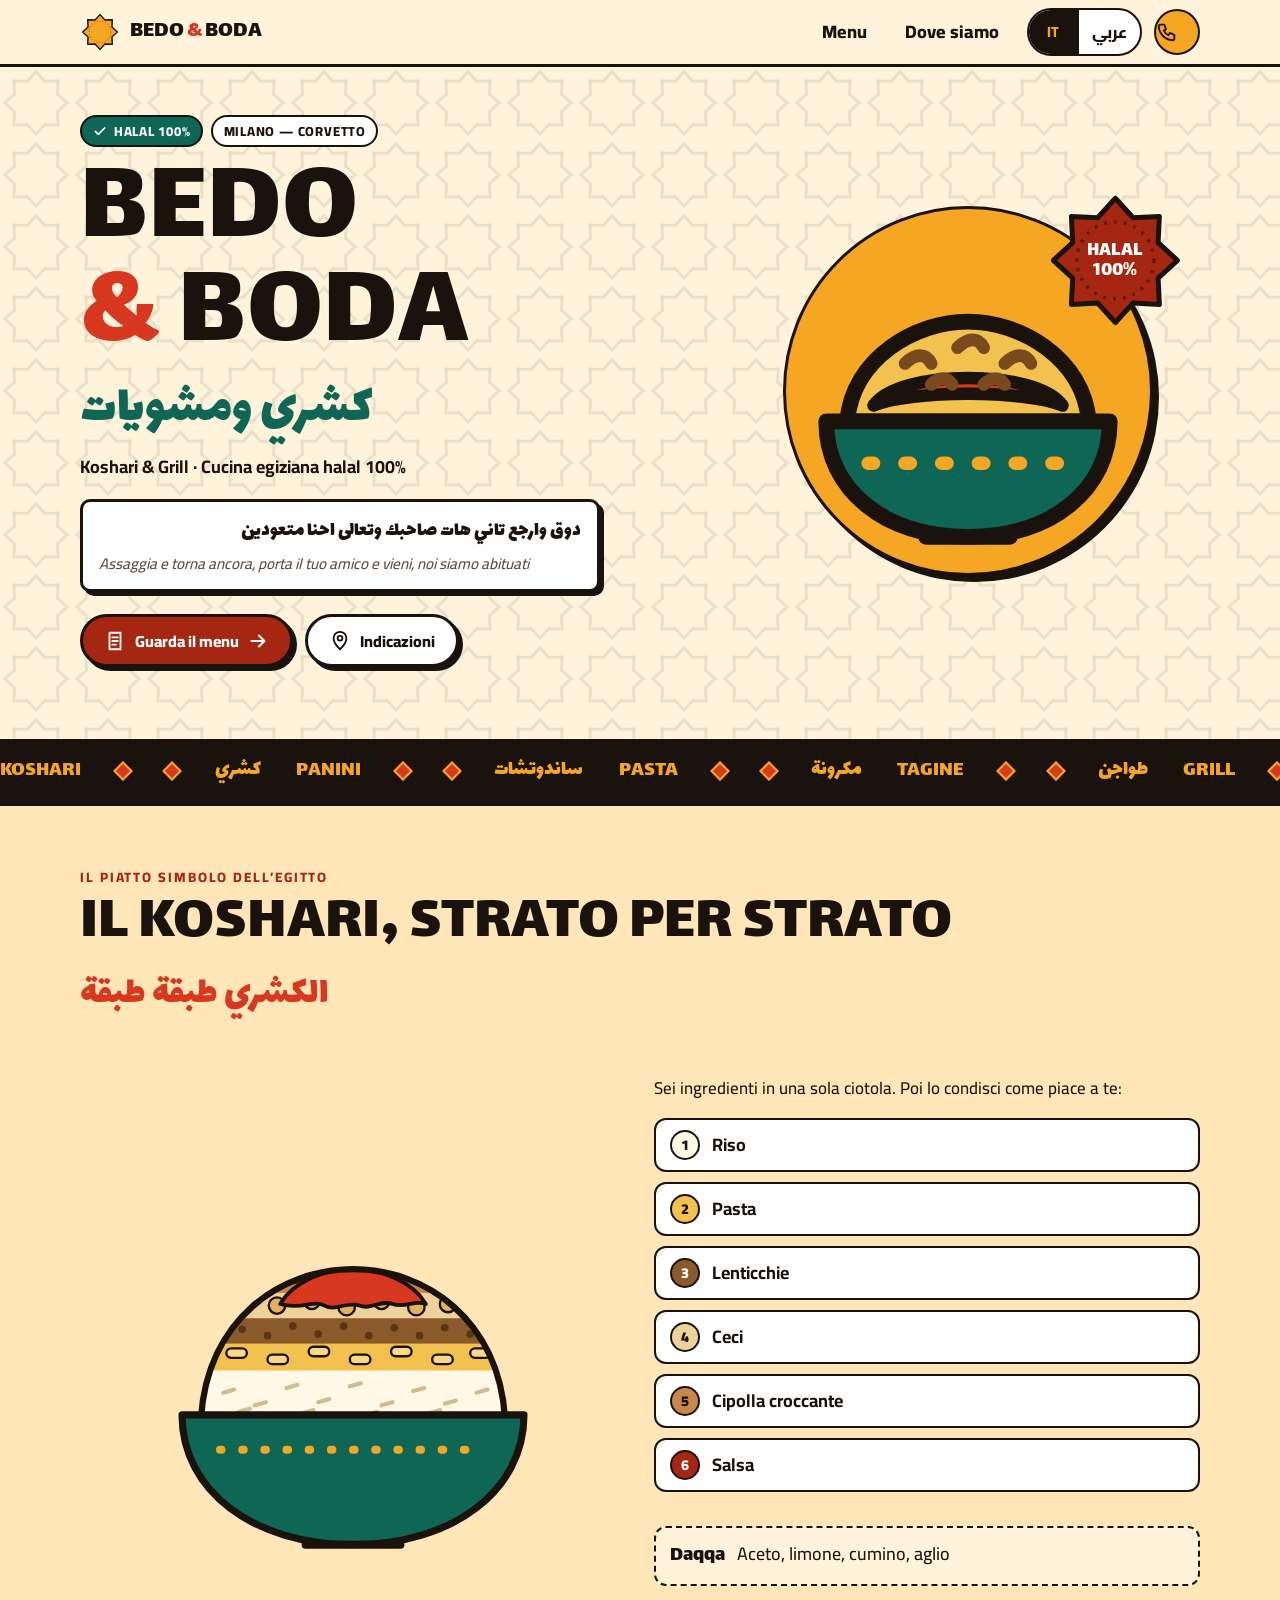
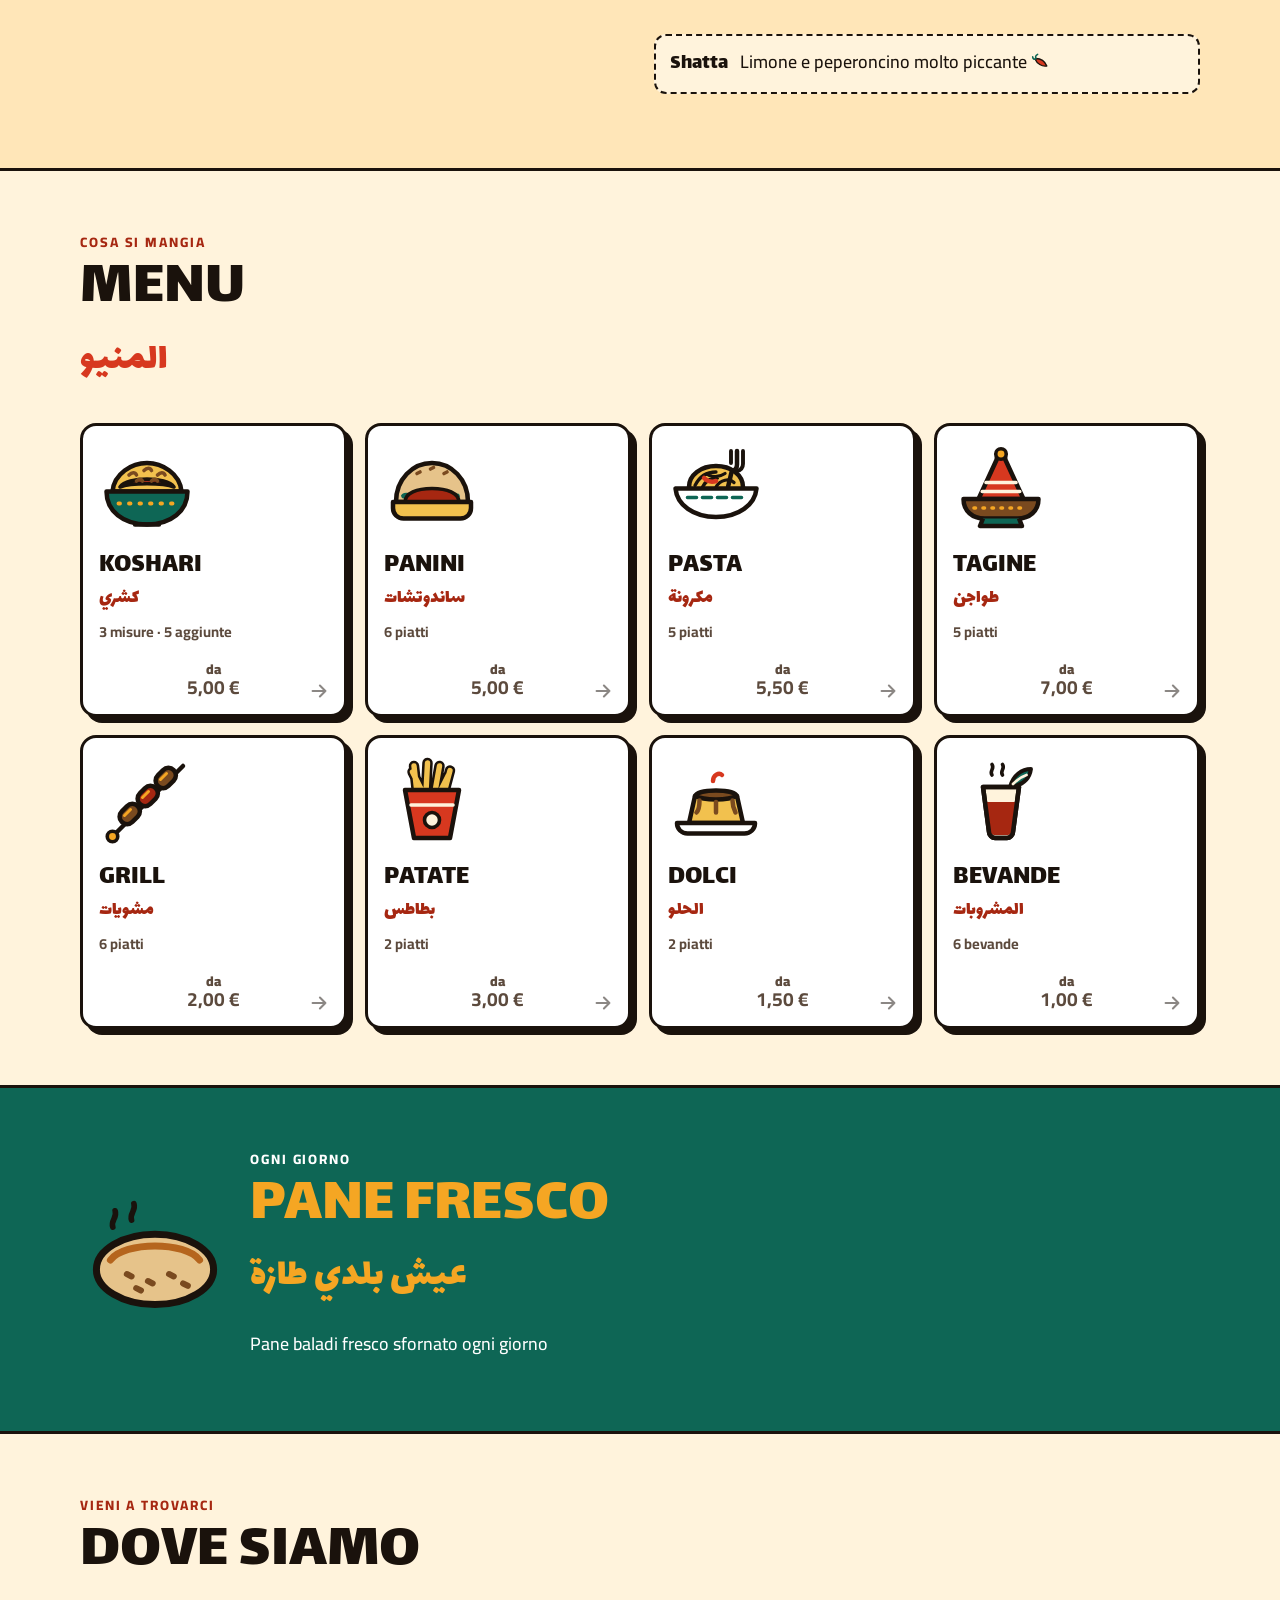
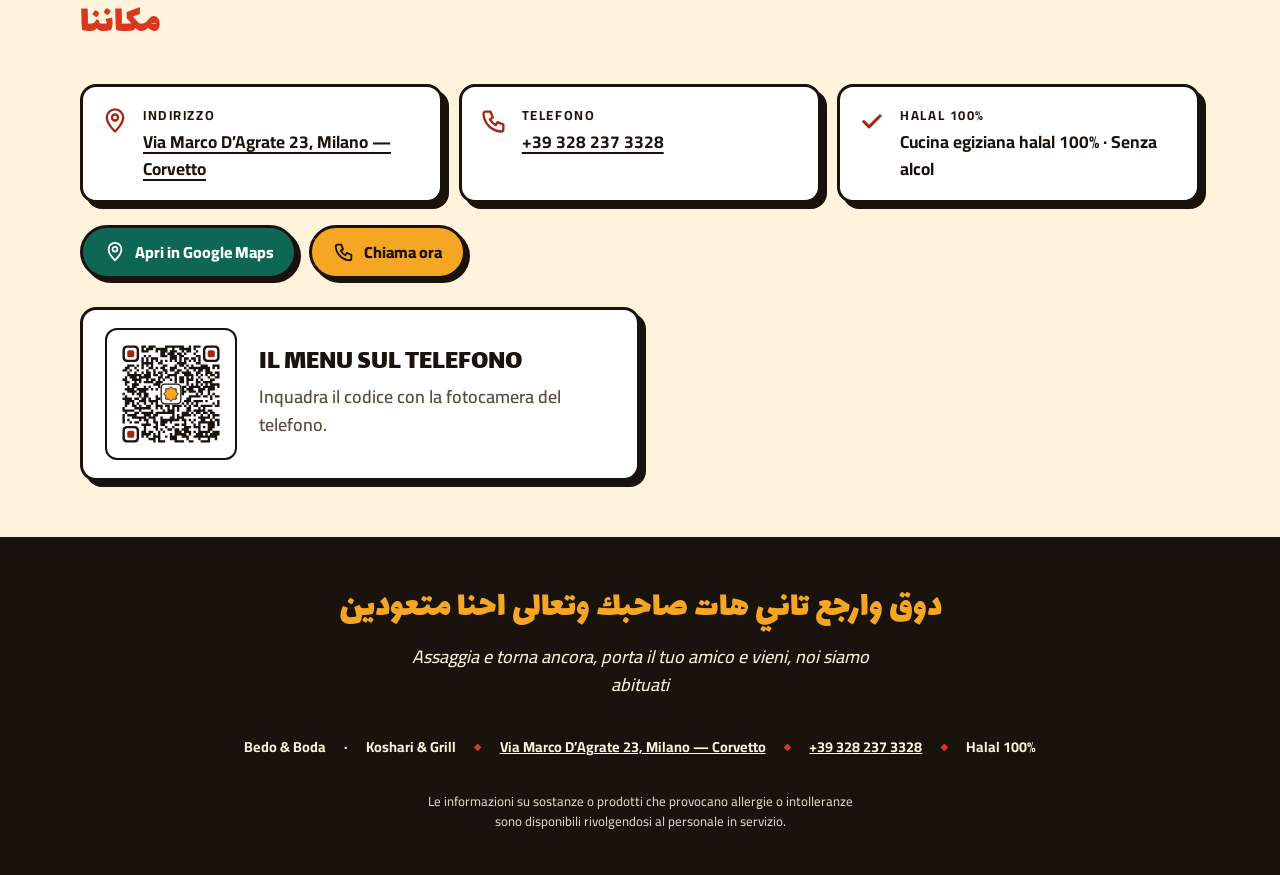
==== commit 7a9a1433: "Traduzioni complete IT/AR, link funzionanti anche aprendo i file dal PC Co-Authored-By: Claude Opus " ====
--- a/index.html
+++ b/index.html
@@ -129,12 +129,12 @@
       <svg class="marchio__stella" aria-hidden="true" focusable="false"><use href="#i-stella"/></svg>
       <span class="marchio__nome" lang="it">Bedo <b>&amp;</b> Boda</span>
     </a>
-    <nav class="testata__nav" aria-label="Menu principale"><a href="menu/index.html"><span data-solo="it">Menu</span><span data-solo="ar" lang="ar">المنيو</span></a><a href="#dove"><span data-solo="it">Dove siamo</span><span data-solo="ar" lang="ar">مكاننا</span></a></nav>
+    <nav class="testata__nav" aria-label="Menu principale / القائمة الرئيسية"><a href="menu/index.html"><span data-solo="it">Menu</span><span data-solo="ar" lang="ar">المنيو</span></a><a href="#dove"><span data-solo="it">Dove siamo</span><span data-solo="ar" lang="ar">مكاننا</span></a></nav>
     <div class="lingue" role="group" aria-label="Lingua / اللغة">
       <button type="button" data-lingua="it" aria-pressed="true" lang="it">IT</button>
       <button type="button" data-lingua="ar" aria-pressed="false" lang="ar">عربي</button>
     </div>
-    <a class="testata__tel" href="tel:+393282373328" aria-label="Chiama +39 328 237 3328"><svg aria-hidden="true" focusable="false"><use href="#u-tel"/></svg></a>
+    <a class="testata__tel" href="tel:+393282373328" aria-label="Chiama / اتصل +39 328 237 3328"><svg aria-hidden="true" focusable="false"><use href="#u-tel"/></svg></a>
   </div>
 </header>
 <main id="contenuto">
@@ -143,14 +143,14 @@
       <div>
         <div class="hero__kicker">
           <span class="etichetta etichetta--verde"><svg aria-hidden="true" focusable="false"><use href="#u-spunta"/></svg><span data-solo="it">Halal 100%</span><span data-solo="ar" lang="ar">حلال ١٠٠٪</span></span>
-          <span class="etichetta" lang="it">Milano — Corvetto</span>
+          <span class="etichetta"><span data-solo="it">Milano — Corvetto</span><span data-solo="ar" lang="ar">ميلانو — كورفيتو</span></span>
         </div>
         <h1 class="hero__titolo" id="titolo-hero" lang="it"><span class="nascosto-visivo">Bedo &amp; Boda</span><span aria-hidden="true"><span class="riga"><span class="lettera" style="--i:0">B</span><span class="lettera" style="--i:1">E</span><span class="lettera" style="--i:2">D</span><span class="lettera" style="--i:3">O</span></span><span class="riga"><span class="lettera e" style="--i:4">&amp;</span> <span class="lettera" style="--i:6">B</span><span class="lettera" style="--i:7">O</span><span class="lettera" style="--i:8">D</span><span class="lettera" style="--i:9">A</span></span></span></h1>
         <p class="hero__ar" lang="ar">كشري ومشويات</p>
         <p class="hero__sotto"><span data-solo="it">Koshari &amp; Grill · Cucina egiziana halal 100%</span><span data-solo="ar" lang="ar">أكل مصري حلال ١٠٠٪</span></p>
         <div class="slogan">
           <p class="slogan__ar" lang="ar">دوق وارجع تاني هات صاحبك وتعالى احنا متعودين</p>
-          <p class="slogan__it" lang="it">Assaggia e torna ancora, porta il tuo amico e vieni, noi siamo abituati</p>
+          <p class="slogan__it" lang="it" data-solo="it">Assaggia e torna ancora, porta il tuo amico e vieni, noi siamo abituati</p>
         </div>
         <div class="hero__azioni">
           <a class="bottone bottone--rosso" href="menu/index.html"><svg aria-hidden="true" focusable="false"><use href="#u-menu"/></svg><span data-solo="it">Guarda il menu</span><span data-solo="ar" lang="ar">شوف المنيو</span><svg class="u-freccia" aria-hidden="true" focusable="false"><use href="#u-freccia"/></svg></a>
@@ -299,9 +299,9 @@
 <footer class="piede">
   <div class="contenitore">
     <p class="piede__slogan" lang="ar">دوق وارجع تاني هات صاحبك وتعالى احنا متعودين</p>
-    <p class="piede__slogan-it" lang="it">Assaggia e torna ancora, porta il tuo amico e vieni, noi siamo abituati</p>
+    <p class="piede__slogan-it" lang="it" data-solo="it">Assaggia e torna ancora, porta il tuo amico e vieni, noi siamo abituati</p>
     <div class="piede__righe">
-      <span lang="it">Bedo &amp; Boda · Koshari &amp; Grill</span>
+      <span><bdi lang="it">Bedo &amp; Boda</bdi> · <span data-solo="it">Koshari &amp; Grill</span><span data-solo="ar" lang="ar">كشري ومشويات</span></span>
       <span><a href="https://www.google.com/maps/search/?api=1&query=Via%20Marco%20d'Agrate%2023%2C%2020139%20Milano" target="_blank" rel="noopener">Via Marco D’Agrate 23, Milano — Corvetto</a></span>
       <span><a href="tel:+393282373328"><bdi dir="ltr">+39 328 237 3328</bdi></a></span>
       <span><span data-solo="it">Halal 100%</span><span data-solo="ar" lang="ar">حلال ١٠٠٪</span></span>
@@ -309,7 +309,7 @@
     <p class="piede__legale"><span data-solo="it">Le informazioni su sostanze o prodotti che provocano allergie o intolleranze sono disponibili rivolgendosi al personale in servizio.</span><span data-solo="ar" lang="ar">للاستفسار عن المكونات اللي ممكن تسبب حساسية أو عدم تحمّل، اسأل فريق العمل.</span></p>
   </div>
 </footer>
-<nav class="barra" aria-label="Azioni rapide">
+<nav class="barra" aria-label="Azioni rapide / اختصارات">
   <a class="bottone bottone--rosso" href="menu/index.html"><svg aria-hidden="true" focusable="false"><use href="#u-menu"/></svg><span data-solo="it">Menu</span><span data-solo="ar" lang="ar">المنيو</span></a>
   <a class="bottone" href="tel:+393282373328"><svg aria-hidden="true" focusable="false"><use href="#u-tel"/></svg><span data-solo="it">Chiama</span><span data-solo="ar" lang="ar">اتصل</span></a>
 </nav>
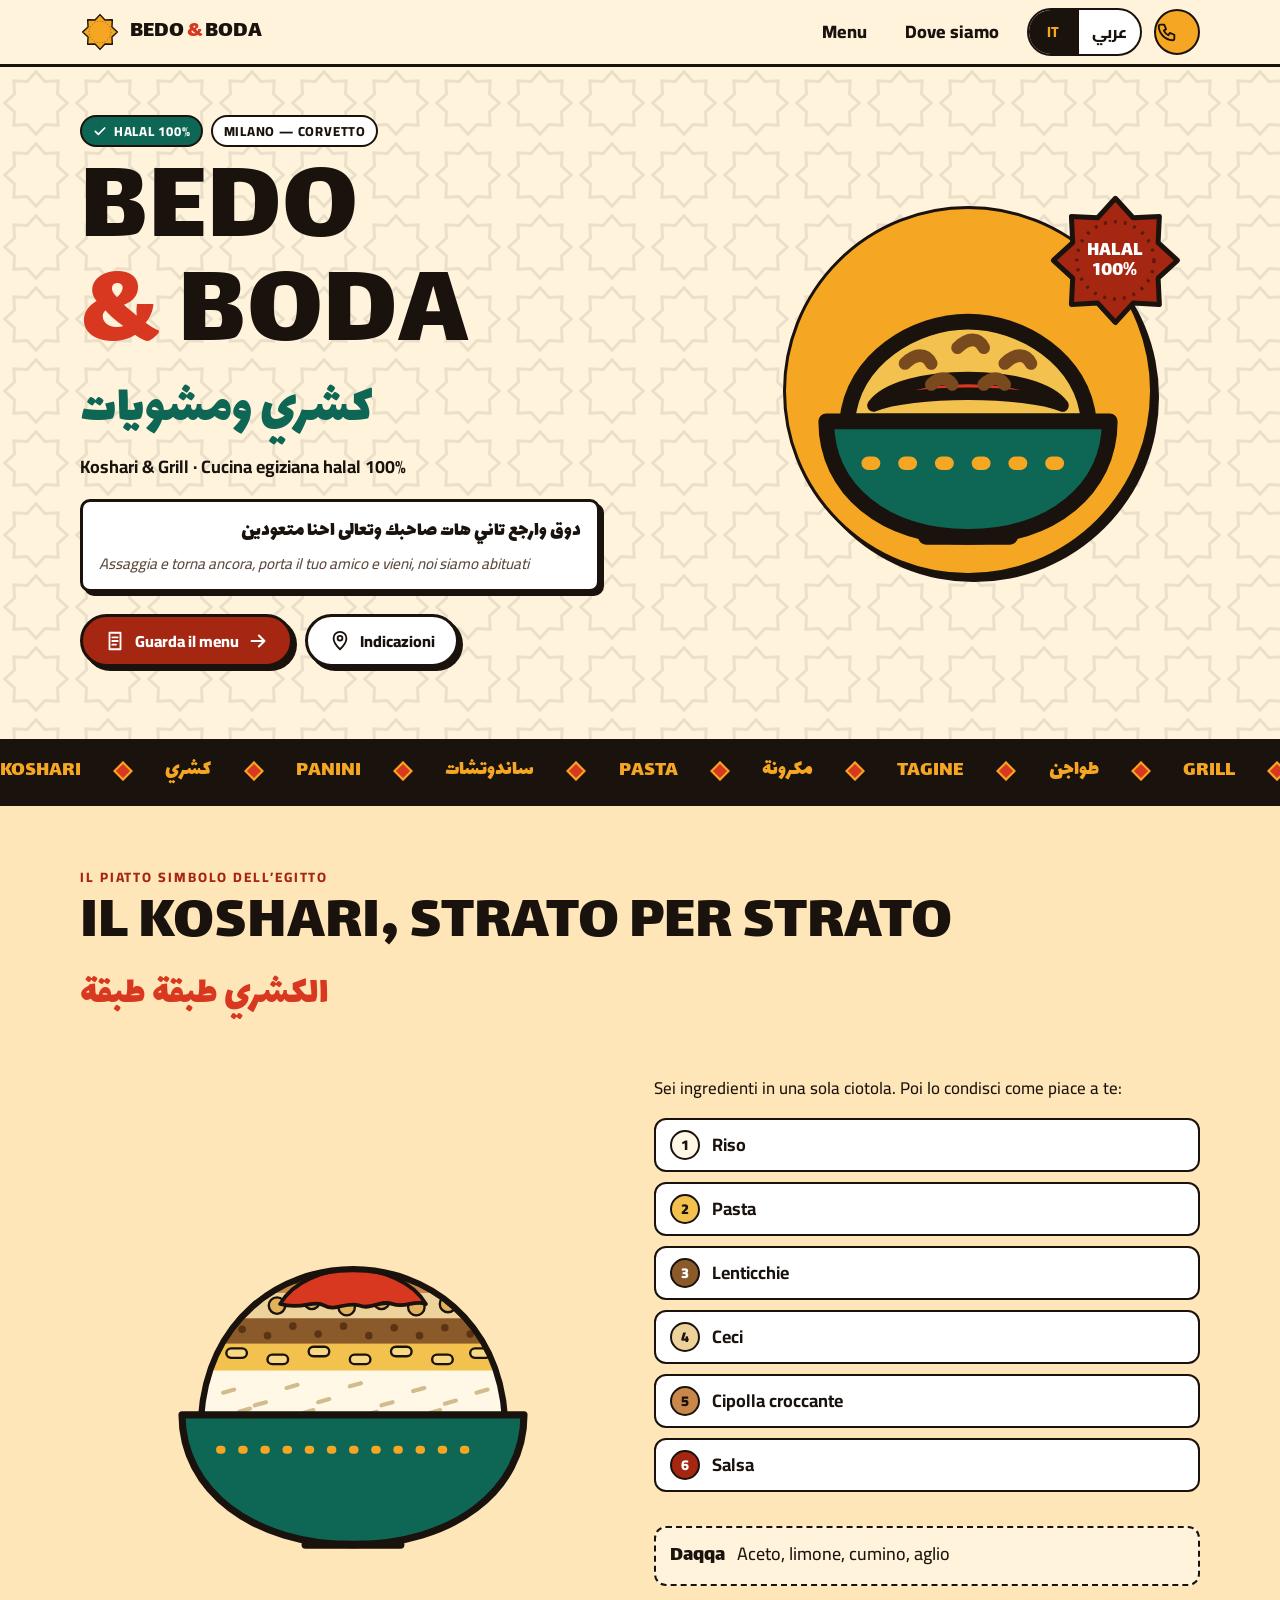
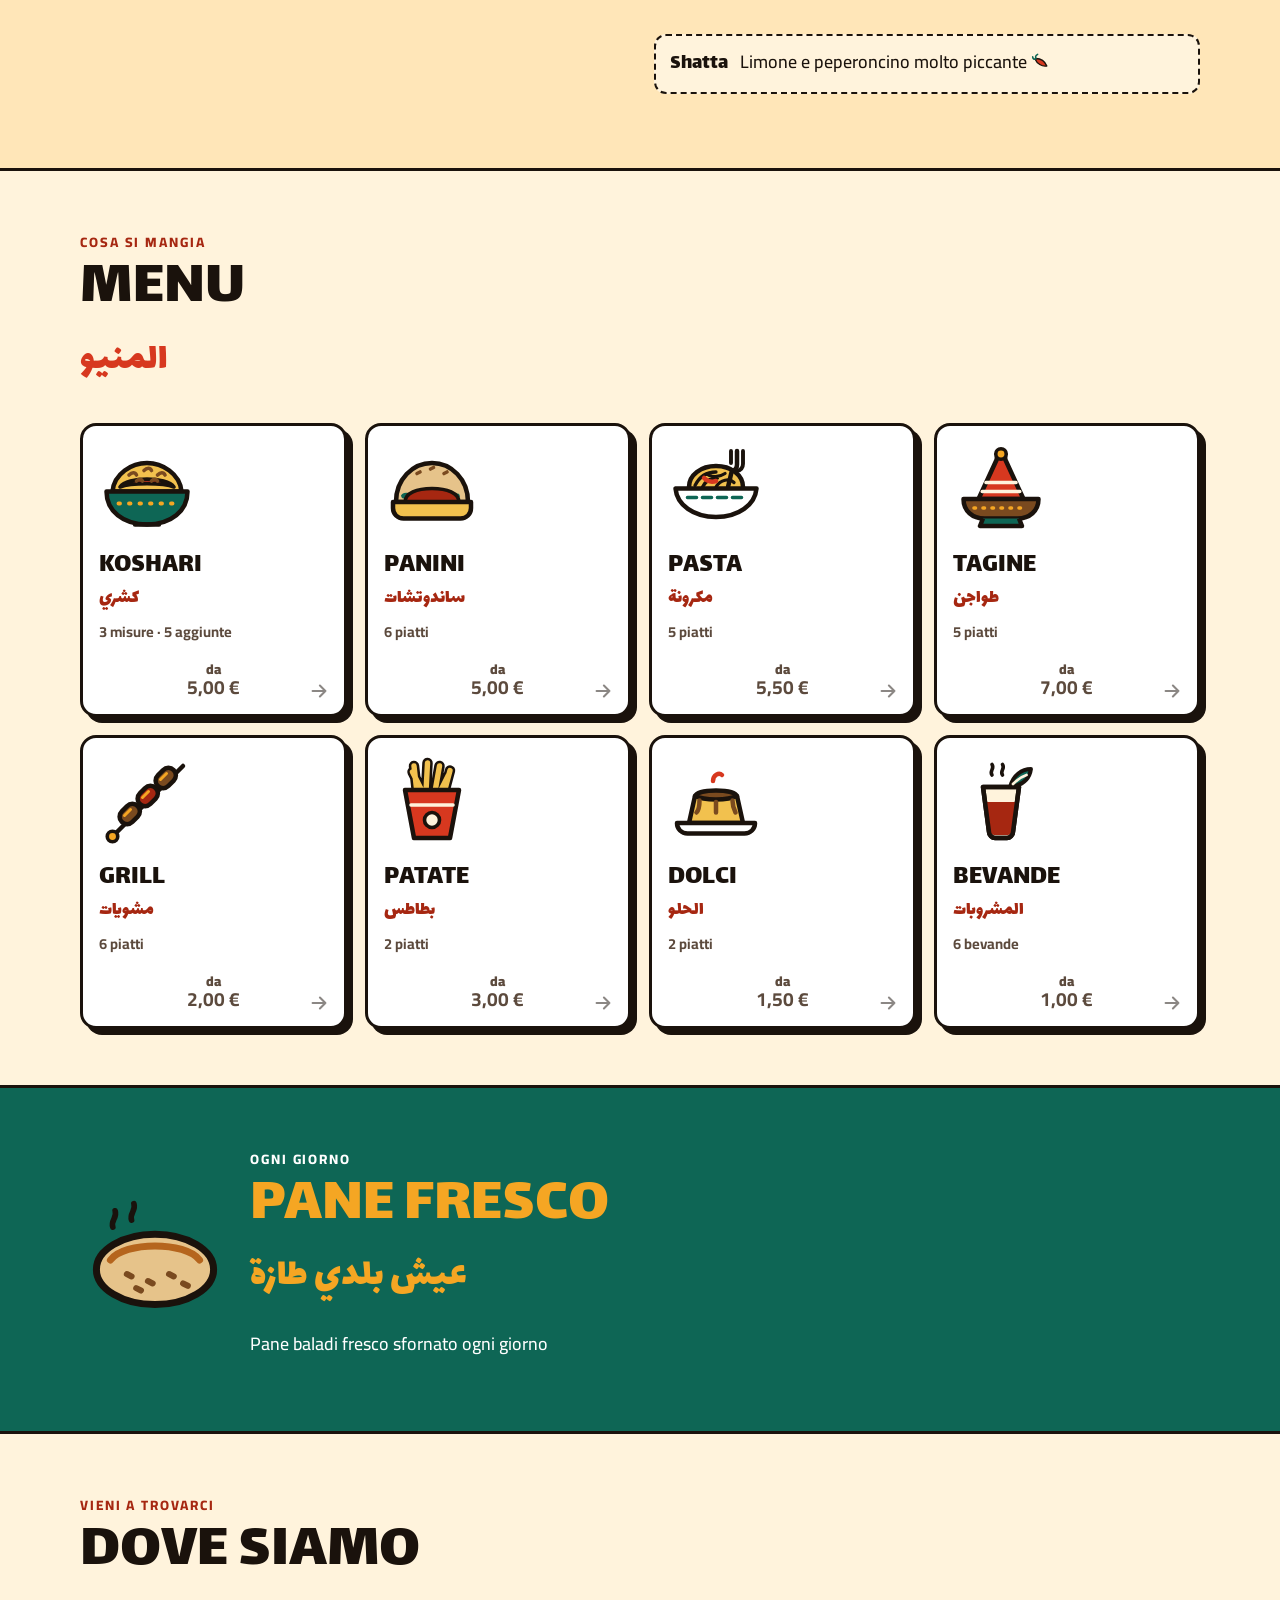
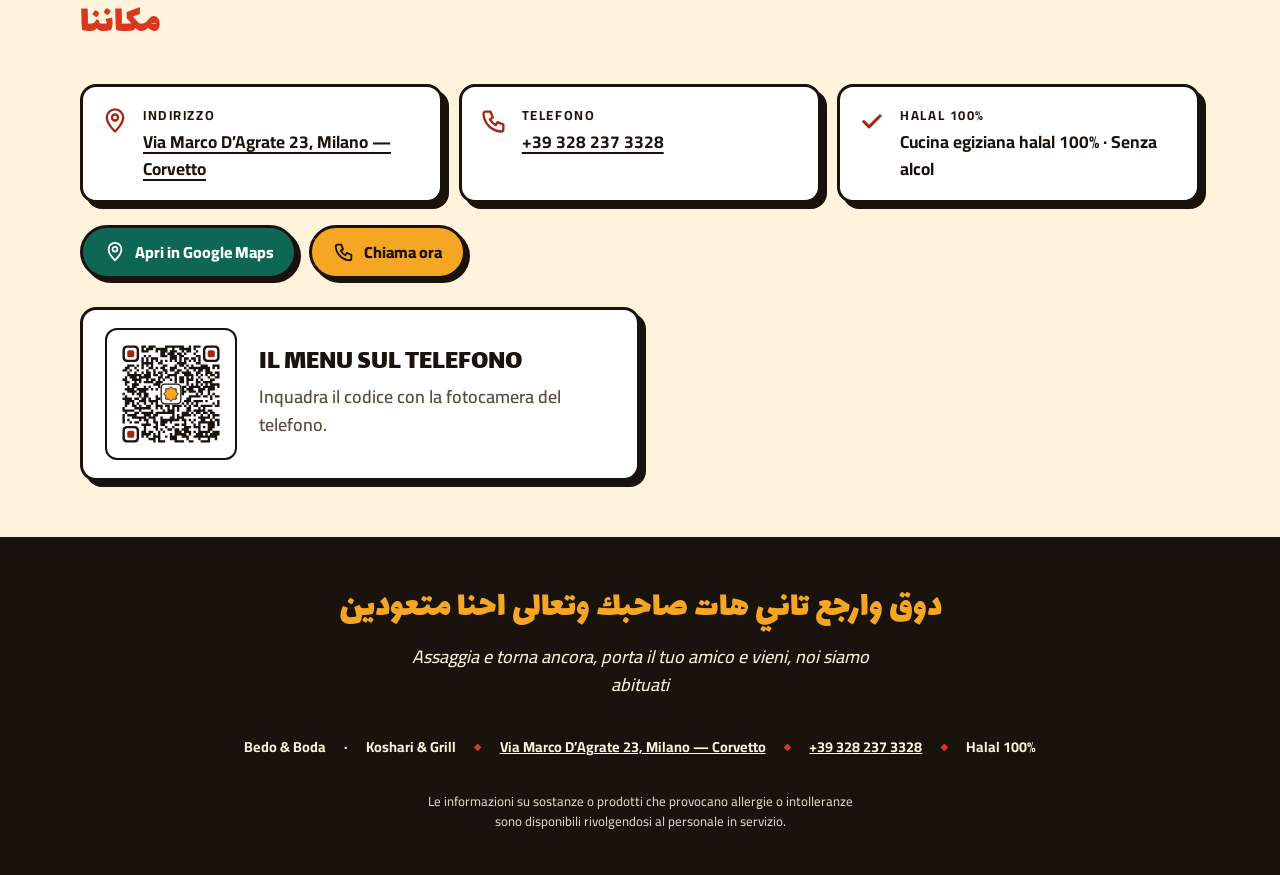
==== commit b4545d5f: "Arabo: ستة مكونات Co-Authored-By: Claude Opus 5.5 <noreply@anthropic.com>" ====
--- a/index.html
+++ b/index.html
@@ -190,7 +190,7 @@
   <path d="M90 212h60" stroke="#1A120C" stroke-width="5" stroke-linecap="round"/>
 </svg></div>
         <div>
-          <p class="paragrafo"><span data-solo="it">Sei ingredienti in una sola ciotola. Poi lo condisci come piace a te:</span><span data-solo="ar" lang="ar">ست مكونات في طبق واحد، وبعدين تتبّله على مزاجك:</span></p>
+          <p class="paragrafo"><span data-solo="it">Sei ingredienti in una sola ciotola. Poi lo condisci come piace a te:</span><span data-solo="ar" lang="ar">ستة مكونات في طبق واحد، وبعدين تتبّله على مزاجك:</span></p>
           <ol class="strati__lista">
             <li style="--i:0;--c:#FFF8E7;--t:#1A120C"><span data-solo="it">Riso</span><span data-solo="ar" lang="ar">رز</span></li>
             <li style="--i:1;--c:#F2C14E;--t:#1A120C"><span data-solo="it">Pasta</span><span data-solo="ar" lang="ar">مكرونة</span></li>
--- a/assets/css/stile.css
+++ b/assets/css/stile.css
@@ -512,3 +512,5 @@
 html[dir="rtl"] .hero__titolo .riga{ text-align:right; }
 /* prezzi: sempre "5,00 €", anche dentro testo arabo */
 .mattonella .da b, .prezzo, .costo, .totale__cifra, .taglia span{ direction:ltr; unicode-bidi:isolate; }
+/* nel nastro il separatore resta sempre a destra della parola, anche per l'arabo */
+.nastro__pista span{ direction:ltr; unicode-bidi:isolate; }
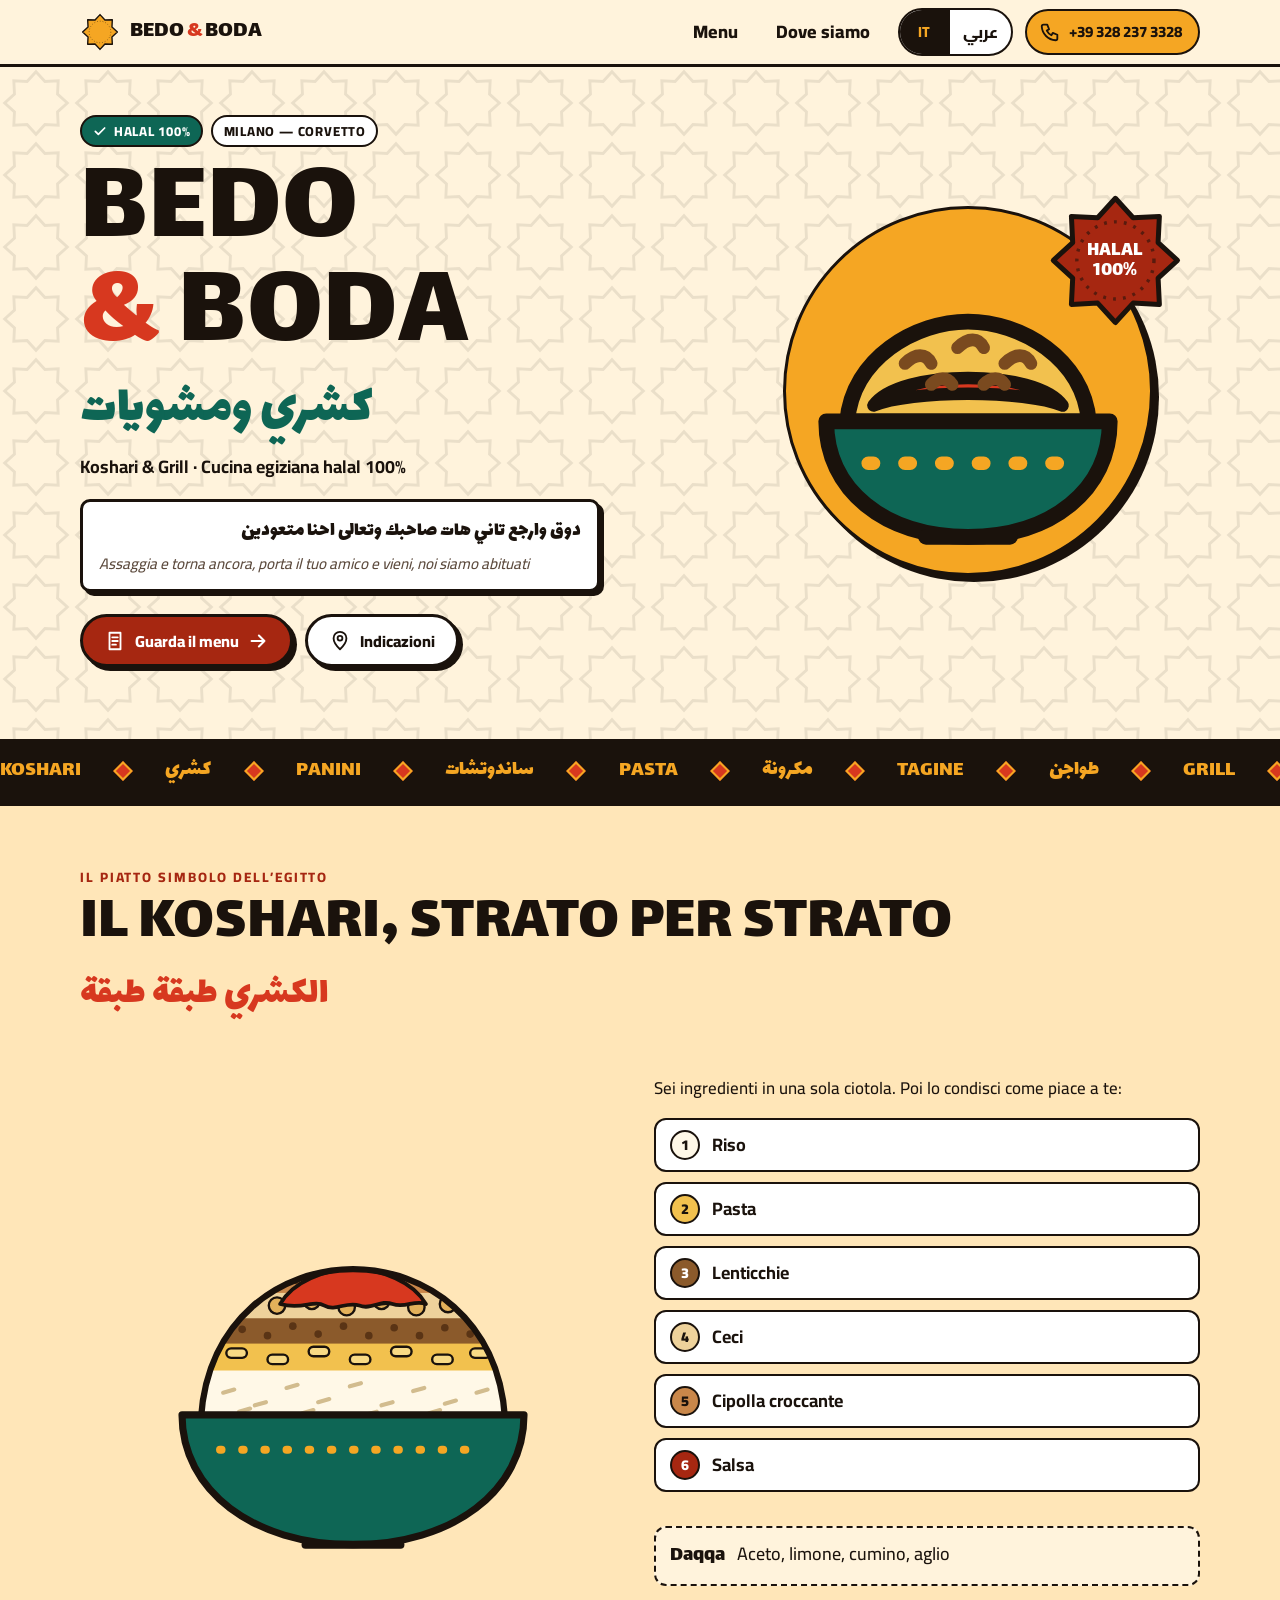
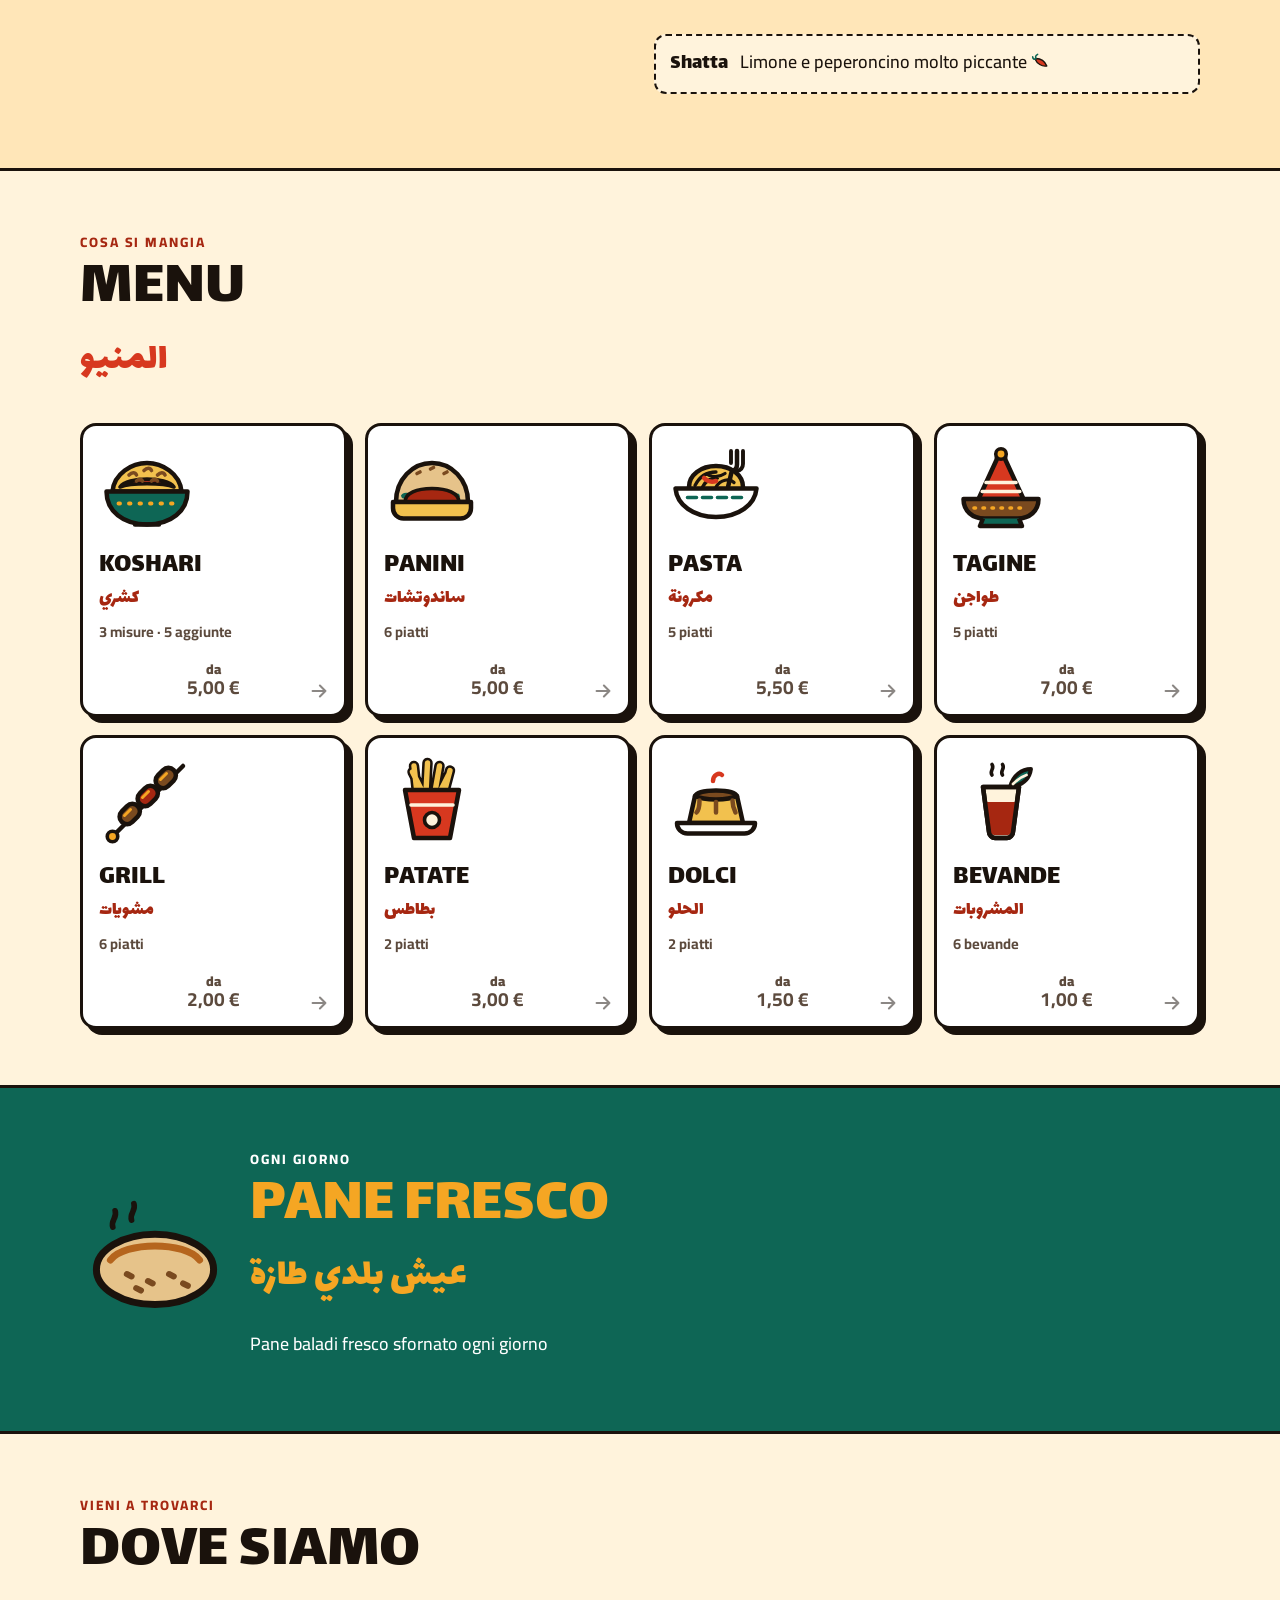
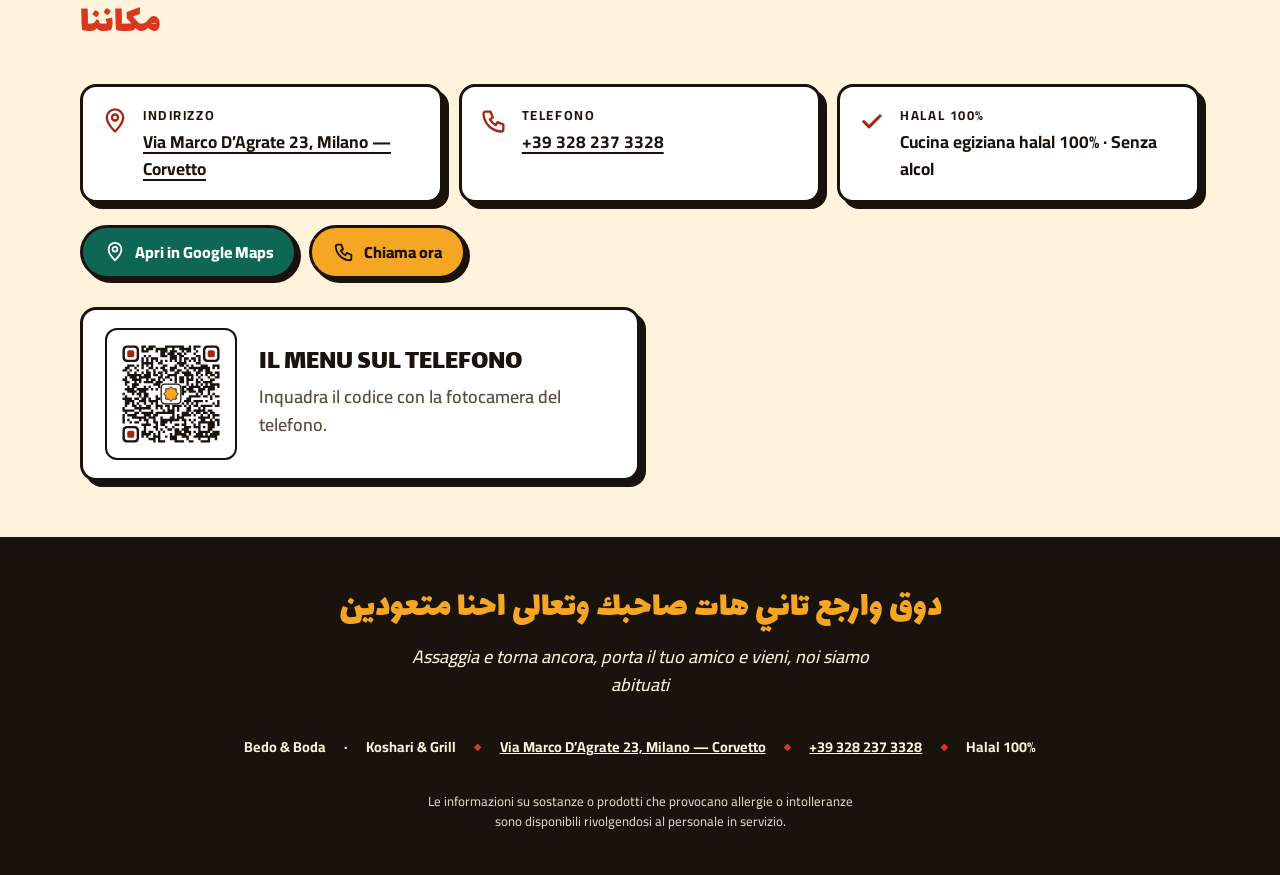
==== commit bd7a8089: "Telefono su computer: mostra e copia il numero. Componi: prezzo aggiornato subito e sempre visibile " ====
--- a/index.html
+++ b/index.html
@@ -134,7 +134,7 @@
       <button type="button" data-lingua="it" aria-pressed="true" lang="it">IT</button>
       <button type="button" data-lingua="ar" aria-pressed="false" lang="ar">عربي</button>
     </div>
-    <a class="testata__tel" href="tel:+393282373328" aria-label="Chiama / اتصل +39 328 237 3328"><svg aria-hidden="true" focusable="false"><use href="#u-tel"/></svg></a>
+    <a class="testata__tel" href="tel:+393282373328" data-numero="+39 328 237 3328" aria-label="Chiama / اتصل +39 328 237 3328"><svg aria-hidden="true" focusable="false"><use href="#u-tel"/></svg><span class="testata__tel-num" dir="ltr">+39 328 237 3328</span></a>
   </div>
 </header>
 <main id="contenuto">
@@ -282,12 +282,12 @@
       <h2 class="titolo" id="t-dove"><span data-solo="it">Dove siamo</span><span data-solo="ar" lang="ar">مكاننا</span><span class="sub"><span data-solo="it" lang="ar">مكاننا</span><span data-solo="ar" lang="it">Dove siamo</span></span></h2>
       <div class="info">
         <div class="scheda info__voce rivela" style="--i:0"><svg aria-hidden="true" focusable="false"><use href="#u-pin"/></svg><div><h3><span data-solo="it">Indirizzo</span><span data-solo="ar" lang="ar">العنوان</span></h3><p><a href="https://www.google.com/maps/search/?api=1&query=Via%20Marco%20d'Agrate%2023%2C%2020139%20Milano" target="_blank" rel="noopener">Via Marco D’Agrate 23, Milano — Corvetto</a></p></div></div>
-        <div class="scheda info__voce rivela" style="--i:1"><svg aria-hidden="true" focusable="false"><use href="#u-tel"/></svg><div><h3><span data-solo="it">Telefono</span><span data-solo="ar" lang="ar">التليفون</span></h3><p><a href="tel:+393282373328"><bdi dir="ltr">+39 328 237 3328</bdi></a></p></div></div>
+        <div class="scheda info__voce rivela" style="--i:1"><svg aria-hidden="true" focusable="false"><use href="#u-tel"/></svg><div><h3><span data-solo="it">Telefono</span><span data-solo="ar" lang="ar">التليفون</span></h3><p><a href="tel:+393282373328" data-numero="+39 328 237 3328"><bdi dir="ltr">+39 328 237 3328</bdi></a></p></div></div>
         <div class="scheda info__voce rivela" style="--i:2"><svg aria-hidden="true" focusable="false"><use href="#u-spunta"/></svg><div><h3><span data-solo="it">Halal 100%</span><span data-solo="ar" lang="ar">حلال ١٠٠٪</span></h3><p><span data-solo="it">Cucina egiziana halal 100% · Senza alcol</span><span data-solo="ar" lang="ar">أكل مصري حلال ١٠٠٪ · بدون كحول</span></p></div></div>
       </div>
       <div class="dove__azioni">
         <a class="bottone bottone--verde" href="https://www.google.com/maps/search/?api=1&query=Via%20Marco%20d'Agrate%2023%2C%2020139%20Milano" target="_blank" rel="noopener"><svg aria-hidden="true" focusable="false"><use href="#u-pin"/></svg><span data-solo="it">Apri in Google Maps</span><span data-solo="ar" lang="ar">افتح في خرائط جوجل</span></a>
-        <a class="bottone" href="tel:+393282373328"><svg aria-hidden="true" focusable="false"><use href="#u-tel"/></svg><span data-solo="it">Chiama ora</span><span data-solo="ar" lang="ar">اتصل دلوقتي</span></a>
+        <a class="bottone" href="tel:+393282373328" data-numero="+39 328 237 3328"><svg aria-hidden="true" focusable="false"><use href="#u-tel"/></svg><span data-solo="it">Chiama ora</span><span data-solo="ar" lang="ar">اتصل دلوقتي</span></a>
       </div>
       <div class="qr-telefono scheda rivela">
         <div class="qr-telefono__codice"><svg xmlns="http://www.w3.org/2000/svg" viewBox="0 0 49 49" role="img" aria-label="QR: https://claudiuszy686.github.io/bedo-boda/menu/"><rect width="49" height="49" fill="#FFFFFF"/><path d="M12 4h2v1h-2zM15 4h3v1h-3zM22 4h8v1h-8zM32 4h1v1h-1zM34 4h3v1h-3zM12 5h1v1h-1zM14 5h3v1h-3zM18 5h5v1h-5zM25 5h1v1h-1zM28 5h5v1h-5zM34 5h1v1h-1zM12 6h3v1h-3zM18 6h1v1h-1zM20 6h3v1h-3zM24 6h3v1h-3zM29 6h1v1h-1zM31 6h2v1h-2zM35 6h1v1h-1zM20 7h2v1h-2zM23 7h3v1h-3zM27 7h2v1h-2zM30 7h1v1h-1zM34 7h1v1h-1zM13 8h1v1h-1zM15 8h1v1h-1zM20 8h3v1h-3zM24 8h3v1h-3zM28 8h2v1h-2zM35 8h2v1h-2zM12 9h1v1h-1zM14 9h1v1h-1zM16 9h3v1h-3zM24 9h3v1h-3zM28 9h1v1h-1zM30 9h2v1h-2zM33 9h2v1h-2zM36 9h1v1h-1zM12 10h1v1h-1zM14 10h1v1h-1zM16 10h1v1h-1zM18 10h1v1h-1zM20 10h1v1h-1zM22 10h1v1h-1zM24 10h1v1h-1zM26 10h1v1h-1zM28 10h1v1h-1zM30 10h1v1h-1zM32 10h1v1h-1zM34 10h1v1h-1zM36 10h1v1h-1zM12 11h5v1h-5zM19 11h2v1h-2zM27 11h4v1h-4zM35 11h2v1h-2zM6 12h3v1h-3zM10 12h1v1h-1zM12 12h1v1h-1zM14 12h1v1h-1zM16 12h1v1h-1zM21 12h2v1h-2zM26 12h1v1h-1zM28 12h2v1h-2zM31 12h1v1h-1zM33 12h1v1h-1zM37 12h3v1h-3zM42 12h3v1h-3zM5 13h2v1h-2zM9 13h1v1h-1zM12 13h1v1h-1zM15 13h2v1h-2zM18 13h1v1h-1zM20 13h2v1h-2zM24 13h3v1h-3zM30 13h1v1h-1zM32 13h9v1h-9zM42 13h1v1h-1zM44 13h1v1h-1zM4 14h2v1h-2zM7 14h1v1h-1zM10 14h1v1h-1zM14 14h1v1h-1zM17 14h1v1h-1zM21 14h2v1h-2zM24 14h2v1h-2zM27 14h2v1h-2zM31 14h1v1h-1zM34 14h1v1h-1zM36 14h2v1h-2zM39 14h2v1h-2zM6 15h1v1h-1zM9 15h1v1h-1zM12 15h1v1h-1zM14 15h2v1h-2zM17 15h1v1h-1zM19 15h2v1h-2zM22 15h1v1h-1zM26 15h2v1h-2zM29 15h4v1h-4zM35 15h2v1h-2zM39 15h3v1h-3zM43 15h2v1h-2zM6 16h6v1h-6zM13 16h3v1h-3zM17 16h2v1h-2zM20 16h1v1h-1zM23 16h4v1h-4zM30 16h4v1h-4zM35 16h1v1h-1zM37 16h1v1h-1zM39 16h1v1h-1zM41 16h2v1h-2zM44 16h1v1h-1zM5 17h1v1h-1zM7 17h3v1h-3zM11 17h5v1h-5zM19 17h2v1h-2zM22 17h2v1h-2zM26 17h1v1h-1zM28 17h2v1h-2zM31 17h1v1h-1zM33 17h1v1h-1zM36 17h1v1h-1zM40 17h1v1h-1zM43 17h2v1h-2zM4 18h2v1h-2zM8 18h4v1h-4zM14 18h1v1h-1zM16 18h2v1h-2zM19 18h1v1h-1zM21 18h1v1h-1zM24 18h1v1h-1zM26 18h1v1h-1zM28 18h2v1h-2zM31 18h3v1h-3zM35 18h1v1h-1zM37 18h1v1h-1zM41 18h2v1h-2zM5 19h2v1h-2zM9 19h1v1h-1zM11 19h1v1h-1zM13 19h4v1h-4zM18 19h3v1h-3zM26 19h1v1h-1zM28 19h2v1h-2zM31 19h1v1h-1zM35 19h2v1h-2zM38 19h4v1h-4zM5 20h1v1h-1zM8 20h3v1h-3zM17 20h3v1h-3zM31 20h1v1h-1zM33 20h1v1h-1zM35 20h1v1h-1zM37 20h1v1h-1zM39 20h1v1h-1zM41 20h4v1h-4zM6 21h1v1h-1zM8 21h2v1h-2zM13 21h1v1h-1zM15 21h1v1h-1zM19 21h1v1h-1zM29 21h2v1h-2zM32 21h5v1h-5zM38 21h5v1h-5zM44 21h1v1h-1zM5 22h4v1h-4zM10 22h5v1h-5zM16 22h1v1h-1zM18 22h1v1h-1zM29 22h1v1h-1zM31 22h3v1h-3zM36 22h3v1h-3zM40 22h3v1h-3zM6 23h4v1h-4zM11 23h3v1h-3zM29 23h2v1h-2zM32 23h3v1h-3zM36 23h2v1h-2zM40 23h1v1h-1zM4 24h1v1h-1zM8 24h1v1h-1zM10 24h2v1h-2zM13 24h2v1h-2zM29 24h1v1h-1zM35 24h1v1h-1zM37 24h1v1h-1zM40 24h1v1h-1zM42 24h1v1h-1zM5 25h1v1h-1zM11 25h1v1h-1zM13 25h2v1h-2zM18 25h1v1h-1zM32 25h5v1h-5zM38 25h2v1h-2zM41 25h1v1h-1zM43 25h2v1h-2zM4 26h4v1h-4zM9 26h2v1h-2zM12 26h2v1h-2zM15 26h1v1h-1zM18 26h2v1h-2zM31 26h2v1h-2zM41 26h1v1h-1zM5 27h4v1h-4zM11 27h3v1h-3zM15 27h4v1h-4zM30 27h3v1h-3zM34 27h4v1h-4zM39 27h1v1h-1zM44 27h1v1h-1zM5 28h2v1h-2zM8 28h1v1h-1zM10 28h1v1h-1zM13 28h1v1h-1zM16 28h1v1h-1zM18 28h1v1h-1zM29 28h1v1h-1zM31 28h1v1h-1zM33 28h1v1h-1zM35 28h1v1h-1zM42 28h1v1h-1zM44 28h1v1h-1zM5 29h1v1h-1zM8 29h2v1h-2zM11 29h1v1h-1zM14 29h2v1h-2zM18 29h3v1h-3zM22 29h2v1h-2zM25 29h4v1h-4zM30 29h1v1h-1zM32 29h1v1h-1zM34 29h2v1h-2zM37 29h5v1h-5zM43 29h2v1h-2zM4 30h1v1h-1zM9 30h7v1h-7zM18 30h1v1h-1zM20 30h1v1h-1zM23 30h1v1h-1zM25 30h1v1h-1zM27 30h1v1h-1zM31 30h2v1h-2zM36 30h1v1h-1zM38 30h1v1h-1zM4 31h5v1h-5zM11 31h1v1h-1zM16 31h1v1h-1zM21 31h1v1h-1zM23 31h3v1h-3zM27 31h1v1h-1zM31 31h2v1h-2zM34 31h5v1h-5zM40 31h2v1h-2zM5 32h1v1h-1zM9 32h2v1h-2zM12 32h5v1h-5zM18 32h8v1h-8zM29 32h3v1h-3zM33 32h1v1h-1zM35 32h2v1h-2zM38 32h2v1h-2zM41 32h2v1h-2zM4 33h1v1h-1zM6 33h4v1h-4zM13 33h3v1h-3zM17 33h2v1h-2zM25 33h1v1h-1zM27 33h1v1h-1zM29 33h4v1h-4zM34 33h1v1h-1zM37 33h1v1h-1zM40 33h1v1h-1zM42 33h3v1h-3zM4 34h1v1h-1zM8 34h6v1h-6zM15 34h3v1h-3zM20 34h1v1h-1zM24 34h2v1h-2zM27 34h3v1h-3zM36 34h5v1h-5zM42 34h1v1h-1zM4 35h1v1h-1zM6 35h1v1h-1zM11 35h1v1h-1zM13 35h2v1h-2zM17 35h1v1h-1zM20 35h8v1h-8zM29 35h2v1h-2zM32 35h1v1h-1zM34 35h1v1h-1zM37 35h2v1h-2zM41 35h1v1h-1zM43 35h2v1h-2zM4 36h1v1h-1zM7 36h1v1h-1zM9 36h2v1h-2zM14 36h1v1h-1zM17 36h2v1h-2zM20 36h3v1h-3zM24 36h1v1h-1zM30 36h1v1h-1zM33 36h1v1h-1zM36 36h7v1h-7zM44 36h1v1h-1zM12 37h4v1h-4zM18 37h1v1h-1zM20 37h2v1h-2zM26 37h2v1h-2zM29 37h2v1h-2zM34 37h1v1h-1zM36 37h1v1h-1zM40 37h3v1h-3zM44 37h1v1h-1zM13 38h1v1h-1zM17 38h2v1h-2zM22 38h1v1h-1zM25 38h1v1h-1zM30 38h3v1h-3zM34 38h3v1h-3zM38 38h1v1h-1zM40 38h3v1h-3zM13 39h1v1h-1zM18 39h1v1h-1zM20 39h1v1h-1zM23 39h2v1h-2zM26 39h2v1h-2zM29 39h3v1h-3zM36 39h1v1h-1zM40 39h2v1h-2zM12 40h2v1h-2zM15 40h2v1h-2zM19 40h1v1h-1zM21 40h1v1h-1zM26 40h3v1h-3zM30 40h3v1h-3zM34 40h1v1h-1zM36 40h5v1h-5zM42 40h3v1h-3zM12 41h4v1h-4zM17 41h1v1h-1zM19 41h1v1h-1zM24 41h1v1h-1zM26 41h5v1h-5zM32 41h1v1h-1zM35 41h3v1h-3zM39 41h1v1h-1zM41 41h4v1h-4zM12 42h1v1h-1zM14 42h1v1h-1zM17 42h3v1h-3zM22 42h1v1h-1zM24 42h3v1h-3zM29 42h3v1h-3zM34 42h10v1h-10zM15 43h3v1h-3zM19 43h1v1h-1zM24 43h3v1h-3zM31 43h1v1h-1zM36 43h1v1h-1zM40 43h1v1h-1zM43 43h1v1h-1zM17 44h1v1h-1zM19 44h3v1h-3zM26 44h4v1h-4zM32 44h2v1h-2zM37 44h4v1h-4z" fill="#1A120C"/><rect x="4" y="4" width="7" height="7" rx="1.8" fill="#1A120C"/><rect x="5" y="5" width="5" height="5" rx="1.1" fill="#FFFFFF"/><rect x="6" y="6" width="3" height="3" rx=".8" fill="#A62711"/><rect x="38" y="4" width="7" height="7" rx="1.8" fill="#1A120C"/><rect x="39" y="5" width="5" height="5" rx="1.1" fill="#FFFFFF"/><rect x="40" y="6" width="3" height="3" rx=".8" fill="#A62711"/><rect x="4" y="38" width="7" height="7" rx="1.8" fill="#1A120C"/><rect x="5" y="39" width="5" height="5" rx="1.1" fill="#FFFFFF"/><rect x="6" y="40" width="3" height="3" rx=".8" fill="#A62711"/><rect x="20.35" y="20.35" width="8.3" height="8.3" rx="1.6" fill="#FFFFFF" stroke="#1A120C" stroke-width=".55"/><g transform="translate(20.900 20.900) scale(0.0720)"><path d="M50 6.5L62.4 20.1 80.8 19.2 79.9 37.6 93.5 50 79.9 62.4 80.8 80.8 62.4 79.9 50 93.5 37.6 79.9 19.2 80.8 20.1 62.4 6.5 50 20.1 37.6 19.2 19.2 37.6 20.1z" fill="#F5A623" stroke="#1A120C" stroke-width="5" stroke-linejoin="round"/></g></svg></div>
@@ -303,7 +303,7 @@
     <div class="piede__righe">
       <span><bdi lang="it">Bedo &amp; Boda</bdi> · <span data-solo="it">Koshari &amp; Grill</span><span data-solo="ar" lang="ar">كشري ومشويات</span></span>
       <span><a href="https://www.google.com/maps/search/?api=1&query=Via%20Marco%20d'Agrate%2023%2C%2020139%20Milano" target="_blank" rel="noopener">Via Marco D’Agrate 23, Milano — Corvetto</a></span>
-      <span><a href="tel:+393282373328"><bdi dir="ltr">+39 328 237 3328</bdi></a></span>
+      <span><a href="tel:+393282373328" data-numero="+39 328 237 3328"><bdi dir="ltr">+39 328 237 3328</bdi></a></span>
       <span><span data-solo="it">Halal 100%</span><span data-solo="ar" lang="ar">حلال ١٠٠٪</span></span>
     </div>
     <p class="piede__legale"><span data-solo="it">Le informazioni su sostanze o prodotti che provocano allergie o intolleranze sono disponibili rivolgendosi al personale in servizio.</span><span data-solo="ar" lang="ar">للاستفسار عن المكونات اللي ممكن تسبب حساسية أو عدم تحمّل، اسأل فريق العمل.</span></p>
@@ -311,7 +311,7 @@
 </footer>
 <nav class="barra" aria-label="Azioni rapide / اختصارات">
   <a class="bottone bottone--rosso" href="menu/index.html"><svg aria-hidden="true" focusable="false"><use href="#u-menu"/></svg><span data-solo="it">Menu</span><span data-solo="ar" lang="ar">المنيو</span></a>
-  <a class="bottone" href="tel:+393282373328"><svg aria-hidden="true" focusable="false"><use href="#u-tel"/></svg><span data-solo="it">Chiama</span><span data-solo="ar" lang="ar">اتصل</span></a>
+  <a class="bottone" href="tel:+393282373328" data-numero="+39 328 237 3328"><svg aria-hidden="true" focusable="false"><use href="#u-tel"/></svg><span data-solo="it">Chiama</span><span data-solo="ar" lang="ar">اتصل</span></a>
 </nav>
 </body>
 </html>
--- a/assets/css/stile.css
+++ b/assets/css/stile.css
@@ -399,8 +399,6 @@
 }
 .totale__riepilogo{ font-weight:700; font-size:.92rem; line-height:1.35; }
 .totale__cifra{ font-family:var(--titoli); color:var(--oro); font-size:2.2rem; line-height:1; white-space:nowrap; direction:ltr; font-variant-numeric:tabular-nums; }
-.totale__cifra.salta{ animation:salta .45s var(--molla); }
-@keyframes salta{ 40%{ transform:scale(1.18) rotate(-3deg); } }
 .componi__nota{ margin:10px 0 0; font-size:.85rem; color:var(--grigio); }
 
 /* ---------- 13. LARGHEZZE MAGGIORI ---------- */
@@ -514,3 +512,21 @@
 .mattonella .da b, .prezzo, .costo, .totale__cifra, .taglia span{ direction:ltr; unicode-bidi:isolate; }
 /* nel nastro il separatore resta sempre a destra della parola, anche per l'arabo */
 .nastro__pista span{ direction:ltr; unicode-bidi:isolate; }
+/* lo scorrimento "a scatto" rispetta il margine: la prima categoria non tocca il bordo */
+.schede-cat__pista{ scroll-padding-inline:var(--margine); }
+
+/* ---------- 17. TELEFONO SU COMPUTER, TOTALE SEMPRE VISIBILE ---------- */
+.testata__tel-num{ display:none; }
+@media (min-width:1080px){
+  .testata__tel{ width:auto; padding:0 16px 0 12px; gap:8px; border-radius:999px; font-weight:800; font-size:.95rem; text-decoration:none; }
+  .testata__tel-num{ display:inline; white-space:nowrap; }
+}
+.avviso{ max-width:calc(100vw - 32px); text-align:center; white-space:normal; }
+/* sul telefono il totale del "Componi" resta incollato in basso mentre scegli */
+@media (max-width:1079px){
+  .componi .totale{ position:sticky; bottom:12px; z-index:5; box-shadow:0 0 0 3px var(--bianco), var(--ombra-piccola); }
+}
+/* lampo di colore quando il totale cambia (solo colore: nessun movimento) */
+.totale--lampo{ animation:lampo .6s ease-out; }
+@keyframes lampo{ 0%{ background-color:var(--verde); } 100%{ background-color:var(--inchiostro); } }
+@media (prefers-reduced-motion:reduce){ .totale--lampo{ animation:none; } }
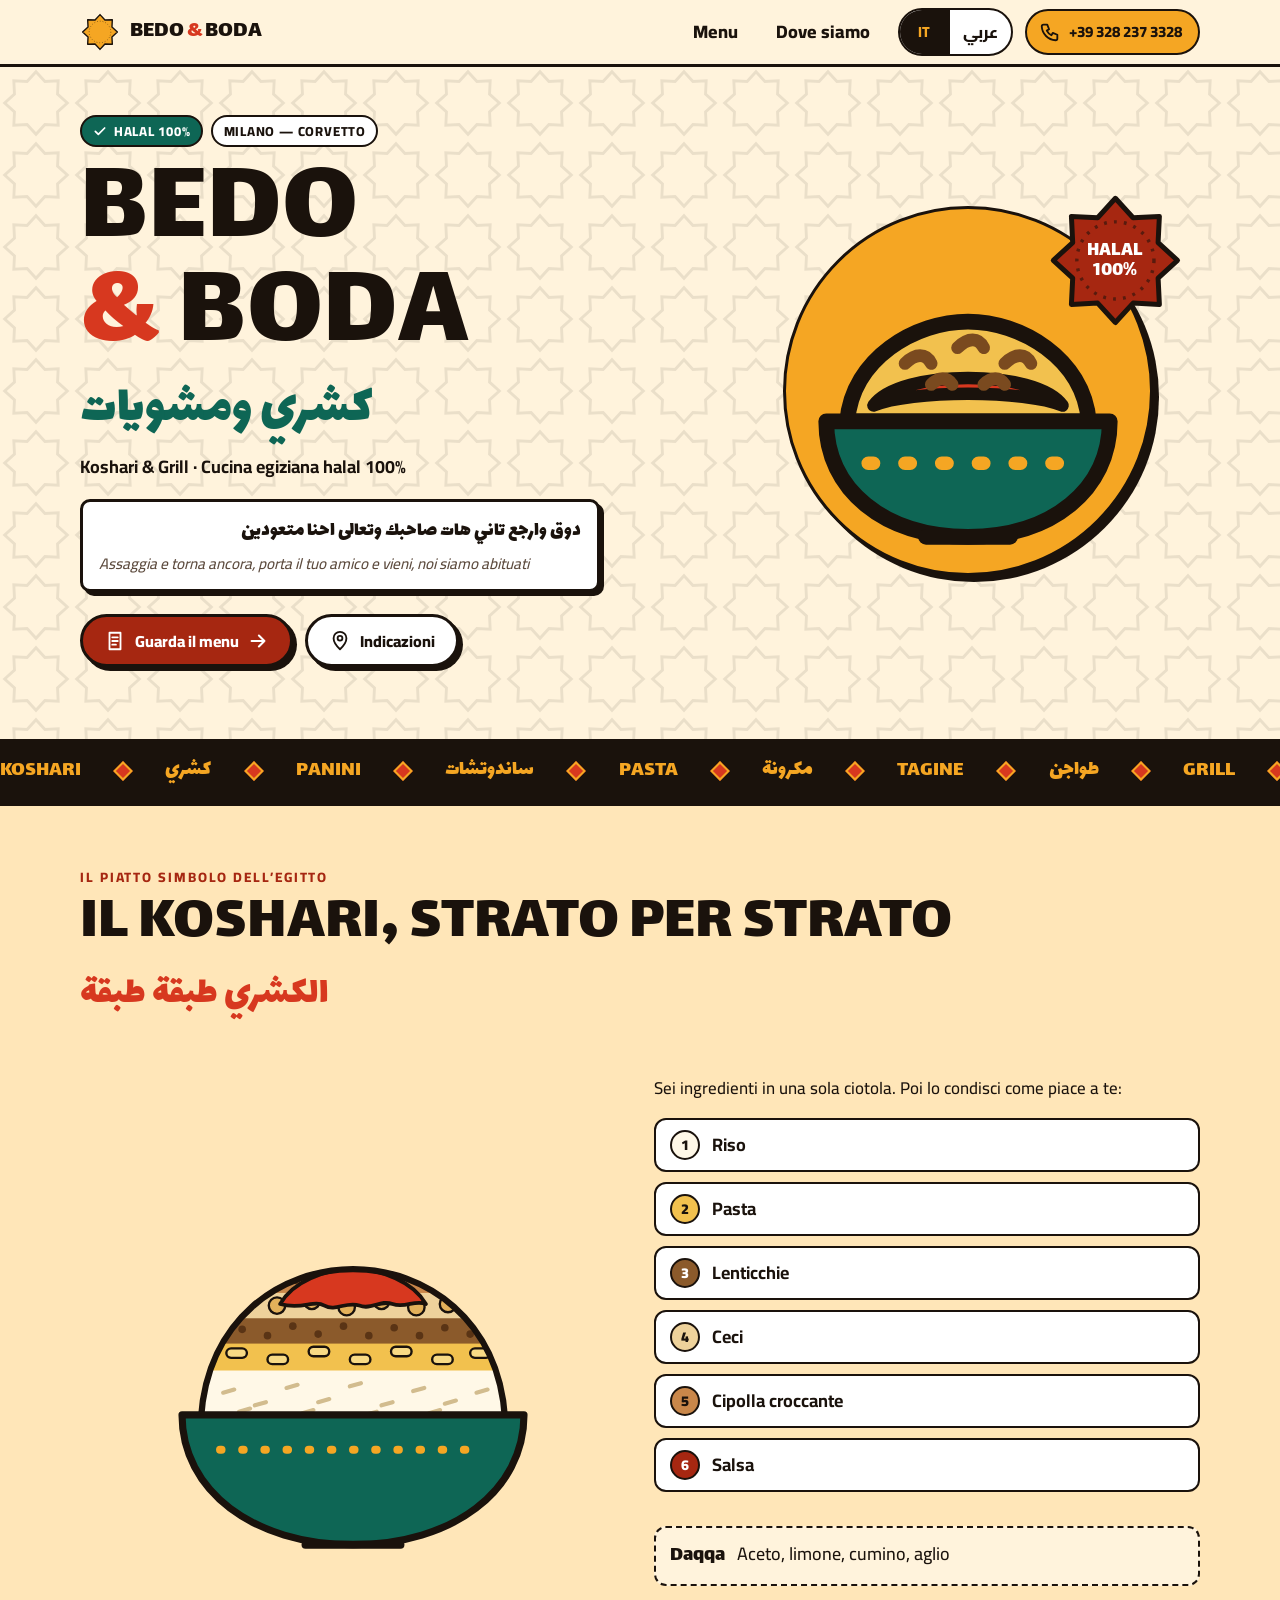
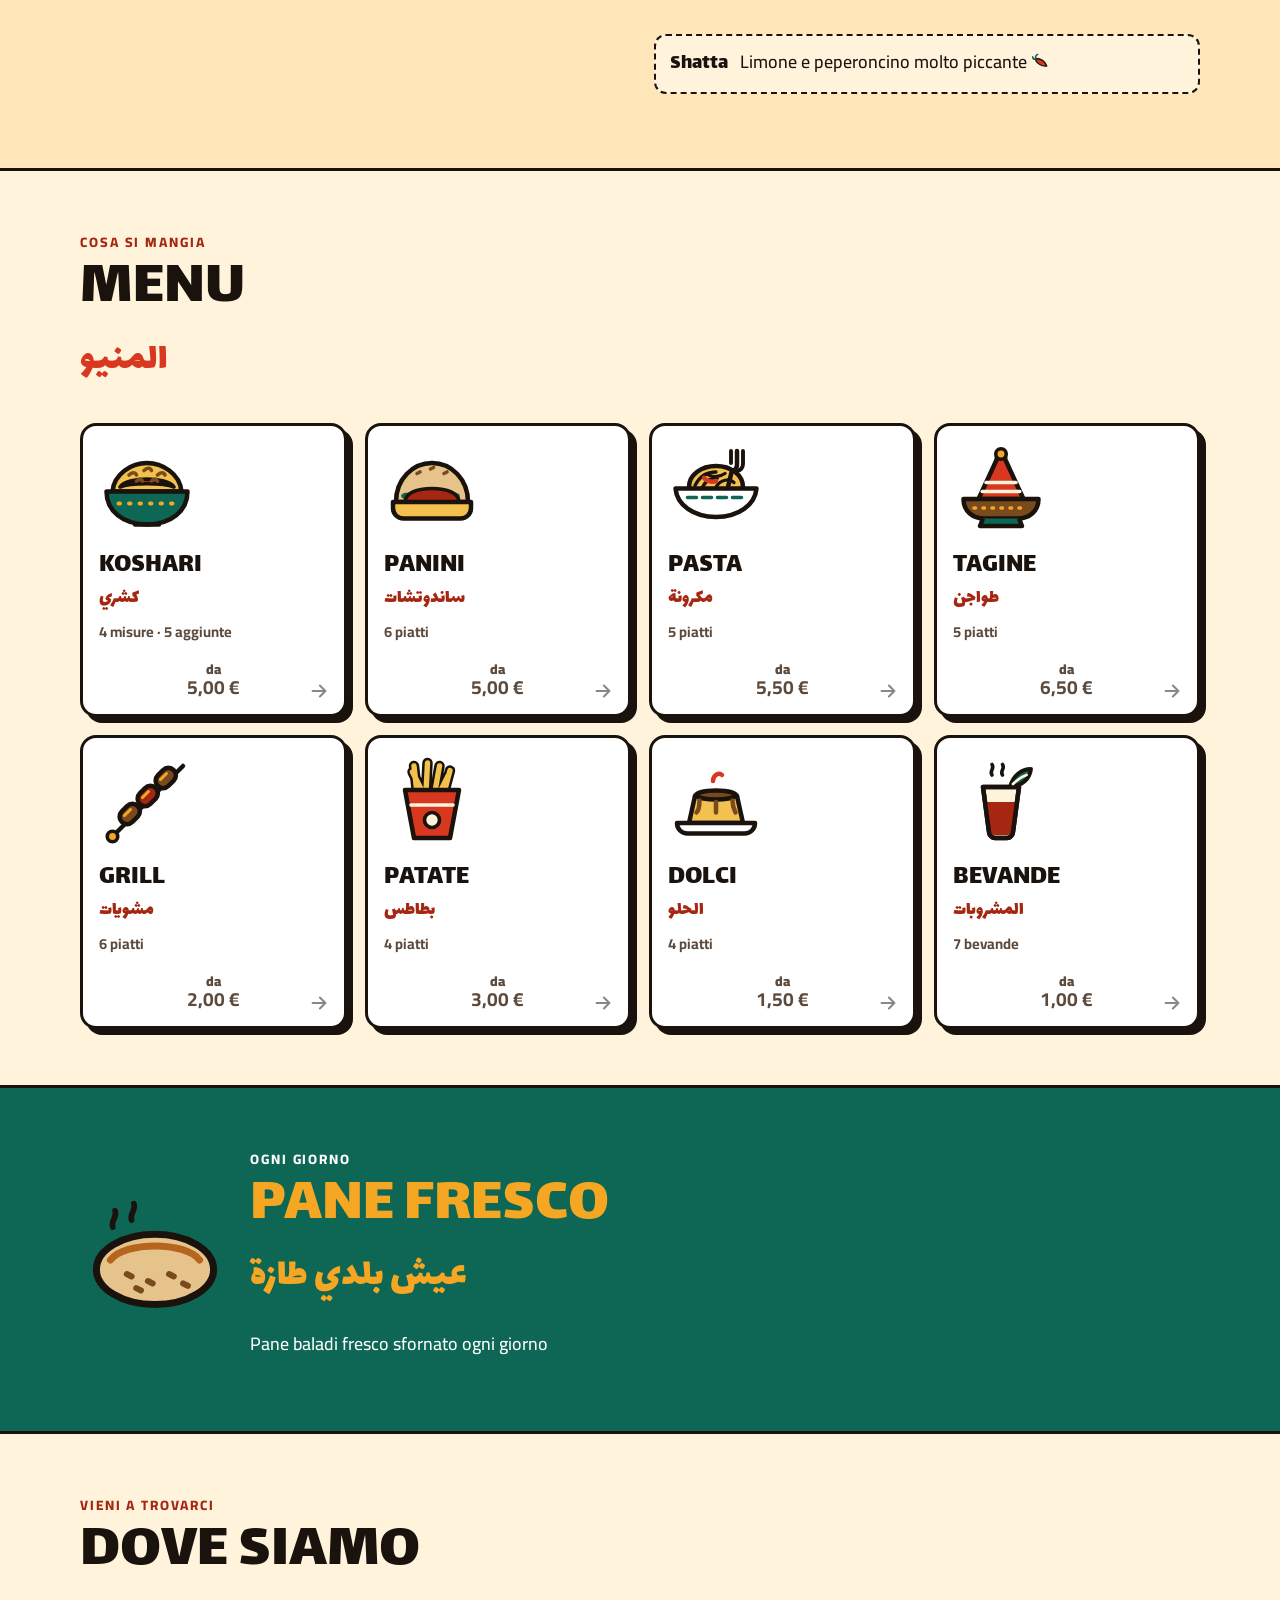
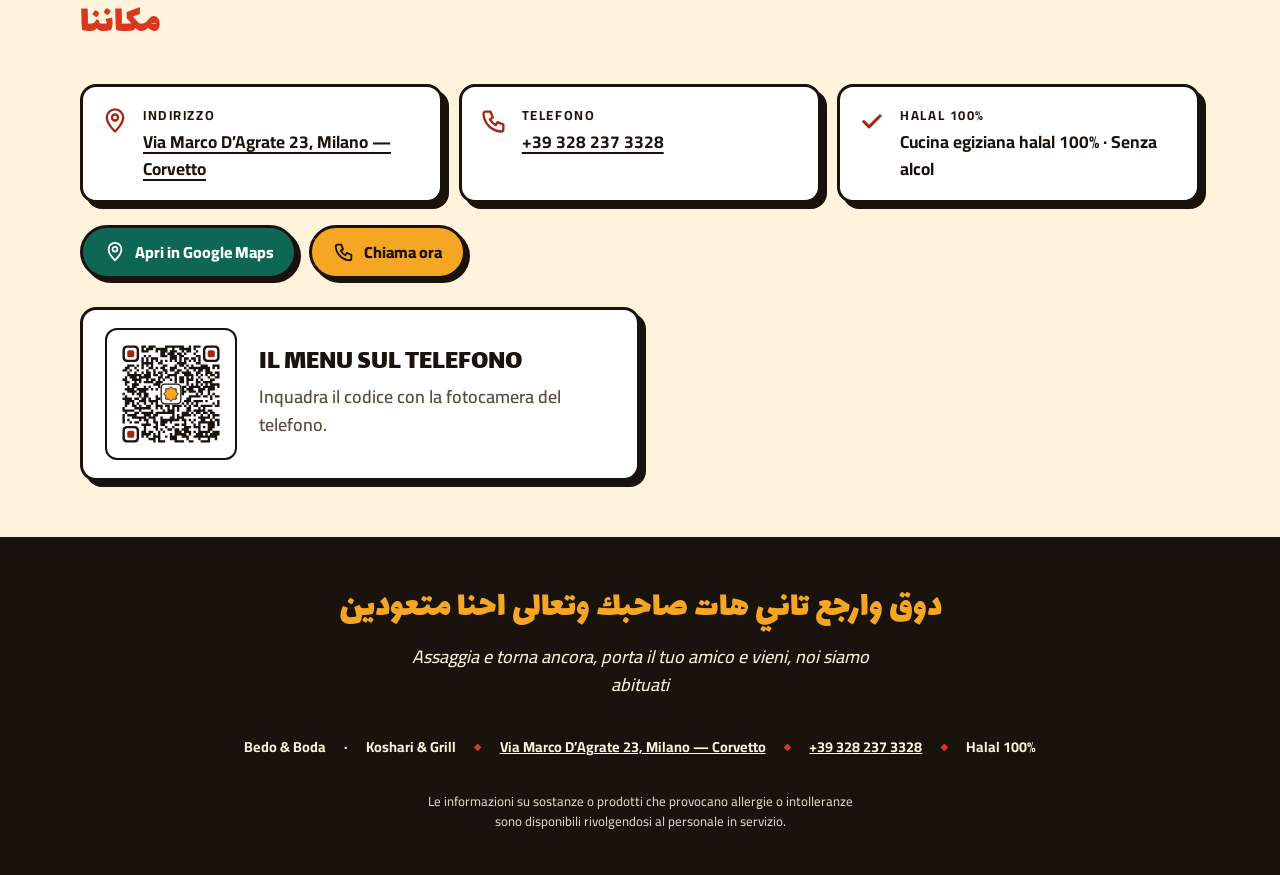
==== commit 3b9efd01: "Modifiche del cliente: nuovi prezzi grill/tagine/pasta, Koshari Bedo, Box Bedo e Box Bedo Maxi, nuov" ====
--- a/index.html
+++ b/index.html
@@ -22,10 +22,10 @@
 <link rel="apple-touch-icon" href="assets/img/apple-touch-icon.png">
 <link rel="preload" href="assets/font/lalezar-latin-400.woff2" as="font" type="font/woff2" crossorigin>
 <link rel="preload" href="assets/font/cairo-latin-400-900.woff2" as="font" type="font/woff2" crossorigin>
-<link rel="stylesheet" href="assets/css/font.css">
-<link rel="stylesheet" href="assets/css/stile.css">
+<link rel="stylesheet" href="assets/css/font.css?v=eba71a6d">
+<link rel="stylesheet" href="assets/css/stile.css?v=c6cc9f0d">
 <script>(function(d){var h=d.documentElement,l=null;try{l=new URLSearchParams(location.search).get('lang')}catch(e){}if(l!=='ar'&&l!=='it'){try{l=localStorage.getItem('bb-lingua')}catch(e){}}if(l!=='ar'&&l!=='it'){l=(navigator.language||'').slice(0,2)==='ar'?'ar':'it'}h.lang=l;h.dir=l==='ar'?'rtl':'ltr';if(!(window.matchMedia&&matchMedia('(prefers-reduced-motion: reduce)').matches)&&'IntersectionObserver' in window){h.classList.add('js-anim');setTimeout(function(){if(!window.__bbOk)h.classList.remove('js-anim')},2500)}})(document);</script>
-<script src="assets/js/sito.js" defer></script>
+<script src="assets/js/sito.js?v=d9dd66ef" defer></script>
 <script type="application/ld+json">{"@context":"https://schema.org","@type":"Restaurant","name":"Bedo & Boda","url":"https://claudiuszy686.github.io/bedo-boda/","image":"https://claudiuszy686.github.io/bedo-boda/assets/img/condivisione.png","telephone":"+39 328 237 3328","servesCuisine":["Egiziana","Egyptian","Halal"],"address":{"@type":"PostalAddress","streetAddress":"Via Marco d’Agrate 23","postalCode":"20139","addressLocality":"Milano","addressCountry":"IT"},"hasMenu":"https://claudiuszy686.github.io/bedo-boda/menu/"}</script>
 </head>
 <body>
@@ -215,7 +215,7 @@
       <div class="mattonelle">
       <a class="mattonella rivela" style="--i:0" href="menu/index.html#koshari">
         <svg class="icona" aria-hidden="true" focusable="false"><use href="#i-ciotola"/></svg>
-        <div><h3><span data-solo="it">Koshari</span><span data-solo="ar" lang="ar">كشري</span><span class="sub"><span data-solo="it" lang="ar">كشري</span><span data-solo="ar" lang="it">Koshari</span></span></h3><p class="conta"><span data-solo="it">3 misure · 5 aggiunte</span><span data-solo="ar" lang="ar">3 أحجام · 5 إضافات</span></p></div>
+        <div><h3><span data-solo="it">Koshari</span><span data-solo="ar" lang="ar">كشري</span><span class="sub"><span data-solo="it" lang="ar">كشري</span><span data-solo="ar" lang="it">Koshari</span></span></h3><p class="conta"><span data-solo="it">4 misure · 5 aggiunte</span><span data-solo="ar" lang="ar">4 أحجام · 5 إضافات</span></p></div>
         <p class="da"><span data-solo="it">da</span><span data-solo="ar" lang="ar">من</span><b>5,00 €</b></p>
         <svg class="freccia" aria-hidden="true" focusable="false"><use href="#u-freccia"/></svg>
       </a>
@@ -234,7 +234,7 @@
       <a class="mattonella rivela" style="--i:3" href="menu/index.html#tagine">
         <svg class="icona" aria-hidden="true" focusable="false"><use href="#i-tagine"/></svg>
         <div><h3><span data-solo="it">Tagine</span><span data-solo="ar" lang="ar">طواجن</span><span class="sub"><span data-solo="it" lang="ar">طواجن</span><span data-solo="ar" lang="it">Tagine</span></span></h3><p class="conta"><span data-solo="it">5 piatti</span><span data-solo="ar" lang="ar">5 أصناف</span></p></div>
-        <p class="da"><span data-solo="it">da</span><span data-solo="ar" lang="ar">من</span><b>7,00 €</b></p>
+        <p class="da"><span data-solo="it">da</span><span data-solo="ar" lang="ar">من</span><b>6,50 €</b></p>
         <svg class="freccia" aria-hidden="true" focusable="false"><use href="#u-freccia"/></svg>
       </a>
       <a class="mattonella rivela" style="--i:0" href="menu/index.html#grill">
@@ -245,19 +245,19 @@
       </a>
       <a class="mattonella rivela" style="--i:1" href="menu/index.html#patate">
         <svg class="icona" aria-hidden="true" focusable="false"><use href="#i-patate"/></svg>
-        <div><h3><span data-solo="it">Patate</span><span data-solo="ar" lang="ar">بطاطس</span><span class="sub"><span data-solo="it" lang="ar">بطاطس</span><span data-solo="ar" lang="it">Patate</span></span></h3><p class="conta"><span data-solo="it">2 piatti</span><span data-solo="ar" lang="ar">صنفين</span></p></div>
+        <div><h3><span data-solo="it">Patate</span><span data-solo="ar" lang="ar">بطاطس</span><span class="sub"><span data-solo="it" lang="ar">بطاطس</span><span data-solo="ar" lang="it">Patate</span></span></h3><p class="conta"><span data-solo="it">4 piatti</span><span data-solo="ar" lang="ar">4 أصناف</span></p></div>
         <p class="da"><span data-solo="it">da</span><span data-solo="ar" lang="ar">من</span><b>3,00 €</b></p>
         <svg class="freccia" aria-hidden="true" focusable="false"><use href="#u-freccia"/></svg>
       </a>
       <a class="mattonella rivela" style="--i:2" href="menu/index.html#dolci">
         <svg class="icona" aria-hidden="true" focusable="false"><use href="#i-dolce"/></svg>
-        <div><h3><span data-solo="it">Dolci</span><span data-solo="ar" lang="ar">الحلو</span><span class="sub"><span data-solo="it" lang="ar">الحلو</span><span data-solo="ar" lang="it">Dolci</span></span></h3><p class="conta"><span data-solo="it">2 piatti</span><span data-solo="ar" lang="ar">صنفين</span></p></div>
+        <div><h3><span data-solo="it">Dolci</span><span data-solo="ar" lang="ar">الحلو</span><span class="sub"><span data-solo="it" lang="ar">الحلو</span><span data-solo="ar" lang="it">Dolci</span></span></h3><p class="conta"><span data-solo="it">4 piatti</span><span data-solo="ar" lang="ar">4 أصناف</span></p></div>
         <p class="da"><span data-solo="it">da</span><span data-solo="ar" lang="ar">من</span><b>1,50 €</b></p>
         <svg class="freccia" aria-hidden="true" focusable="false"><use href="#u-freccia"/></svg>
       </a>
       <a class="mattonella rivela" style="--i:3" href="menu/index.html#bevande">
         <svg class="icona" aria-hidden="true" focusable="false"><use href="#i-te"/></svg>
-        <div><h3><span data-solo="it">Bevande</span><span data-solo="ar" lang="ar">المشروبات</span><span class="sub"><span data-solo="it" lang="ar">المشروبات</span><span data-solo="ar" lang="it">Bevande</span></span></h3><p class="conta"><span data-solo="it">6 bevande</span><span data-solo="ar" lang="ar">6 مشروبات</span></p></div>
+        <div><h3><span data-solo="it">Bevande</span><span data-solo="ar" lang="ar">المشروبات</span><span class="sub"><span data-solo="it" lang="ar">المشروبات</span><span data-solo="ar" lang="it">Bevande</span></span></h3><p class="conta"><span data-solo="it">7 bevande</span><span data-solo="ar" lang="ar">7 مشروبات</span></p></div>
         <p class="da"><span data-solo="it">da</span><span data-solo="ar" lang="ar">من</span><b>1,00 €</b></p>
         <svg class="freccia" aria-hidden="true" focusable="false"><use href="#u-freccia"/></svg>
       </a>
--- a/assets/css/stile.css
+++ b/assets/css/stile.css
@@ -491,7 +491,7 @@
   .qr-telefono p{ margin:.3em 0 0; color:var(--grigio); font-weight:600; }
 }
 @media (min-width:1080px){
-  .koshari-griglia .componi{ position:sticky; top:150px; margin-top:18px; }
+  .koshari-griglia .componi{ margin-top:18px; }
   .koshari-griglia .componi .aggiunte{ grid-template-columns:1fr; }
 }
 
@@ -518,15 +518,49 @@
 /* ---------- 17. TELEFONO SU COMPUTER, TOTALE SEMPRE VISIBILE ---------- */
 .testata__tel-num{ display:none; }
 @media (min-width:1080px){
-  .testata__tel{ width:auto; padding:0 16px 0 12px; gap:8px; border-radius:999px; font-weight:800; font-size:.95rem; text-decoration:none; }
+  .testata__tel{ width:auto; padding-block:0; padding-inline:12px 16px; gap:8px; border-radius:999px; font-weight:800; font-size:.95rem; text-decoration:none; }
   .testata__tel-num{ display:inline; white-space:nowrap; }
 }
-.avviso{ max-width:calc(100vw - 32px); text-align:center; white-space:normal; }
-/* sul telefono il totale del "Componi" resta incollato in basso mentre scegli */
-@media (max-width:1079px){
-  .componi .totale{ position:sticky; bottom:12px; z-index:5; box-shadow:0 0 0 3px var(--bianco), var(--ombra-piccola); }
+.avviso{ width:max-content; max-width:calc(100vw - 32px); text-align:center; white-space:normal; }
+/* su ogni schermo il totale del "Componi" resta incollato in basso mentre scegli */
+.componi .totale{ position:sticky; bottom:12px; z-index:5; box-shadow:0 0 0 3px var(--bianco), var(--ombra-piccola); }
+/* su schermi grandi e alti il riquadro intero segue lo scorrimento */
+@media (min-width:1080px) and (min-height:960px){
+  .koshari-griglia .componi{ position:sticky; top:150px; }
 }
 /* lampo di colore quando il totale cambia (solo colore: nessun movimento) */
 .totale--lampo{ animation:lampo .6s ease-out; }
 @keyframes lampo{ 0%{ background-color:var(--verde); } 100%{ background-color:var(--inchiostro); } }
 @media (prefers-reduced-motion:reduce){ .totale--lampo{ animation:none; } }
+
+/* il marchio nel titolo non va mai a capo dentro la parola */
+.hero__titolo .riga{ white-space:nowrap; }
+@media (min-width:720px) and (max-width:1079px){ .hero__titolo{ font-size:clamp(3.4rem, 9.5vw, 7.4rem); } }
+
+/* ---------- 18. IMMAGINI DELLE CATEGORIE, NOVITA', MENU' INCLUSO, 4 MISURE ---------- */
+.cat-img{
+  margin:14px 0 0; aspect-ratio:16 / 7; overflow:hidden;
+  border:var(--bordo); border-radius:var(--raggio); box-shadow:var(--ombra-piccola); background:var(--carta-2);
+}
+.cat-img img, .cat-img svg{ display:block; width:100%; height:100%; object-fit:cover; }
+@media (min-width:720px){ .cat-img{ aspect-ratio:16 / 5; } }
+.mattonella .icona--foto{ width:76px; height:76px; object-fit:cover; border:2.5px solid var(--inchiostro); border-radius:12px; }
+@media (min-width:1080px){ .mattonella .icona--foto{ width:100%; height:auto; aspect-ratio:4 / 3; } }
+
+.nuovo{
+  display:inline-flex; align-items:center; padding:.1em .6em; border:2px solid var(--inchiostro); border-radius:999px;
+  background:var(--rosso-scuro); color:var(--bianco); font-weight:800; font-size:.8rem; letter-spacing:.06em; text-transform:uppercase; line-height:1.45;
+}
+.voce__incluso{
+  grid-column:1 / -1; display:flex; align-items:center; gap:6px; margin:4px 0 0; padding:6px 10px;
+  background:var(--oro-chiaro); border:2px dashed var(--inchiostro); border-radius:10px; font-weight:800; font-size:.92rem;
+}
+.voce__incluso svg{ width:18px; height:18px; flex:0 0 auto; }
+
+.taglie{ grid-template-columns:repeat(2, 1fr); }
+@media (min-width:480px){ .taglie{ grid-template-columns:repeat(4, 1fr); } }
+.taglia[data-t="XL"] svg{ width:80px; height:80px; }
+@media (min-width:480px){
+  .taglia[data-t="S"] svg{ width:40px; height:40px; } .taglia[data-t="M"] svg{ width:50px; height:50px; }
+  .taglia[data-t="L"] svg{ width:60px; height:60px; } .taglia[data-t="XL"] svg{ width:70px; height:70px; }
+}
